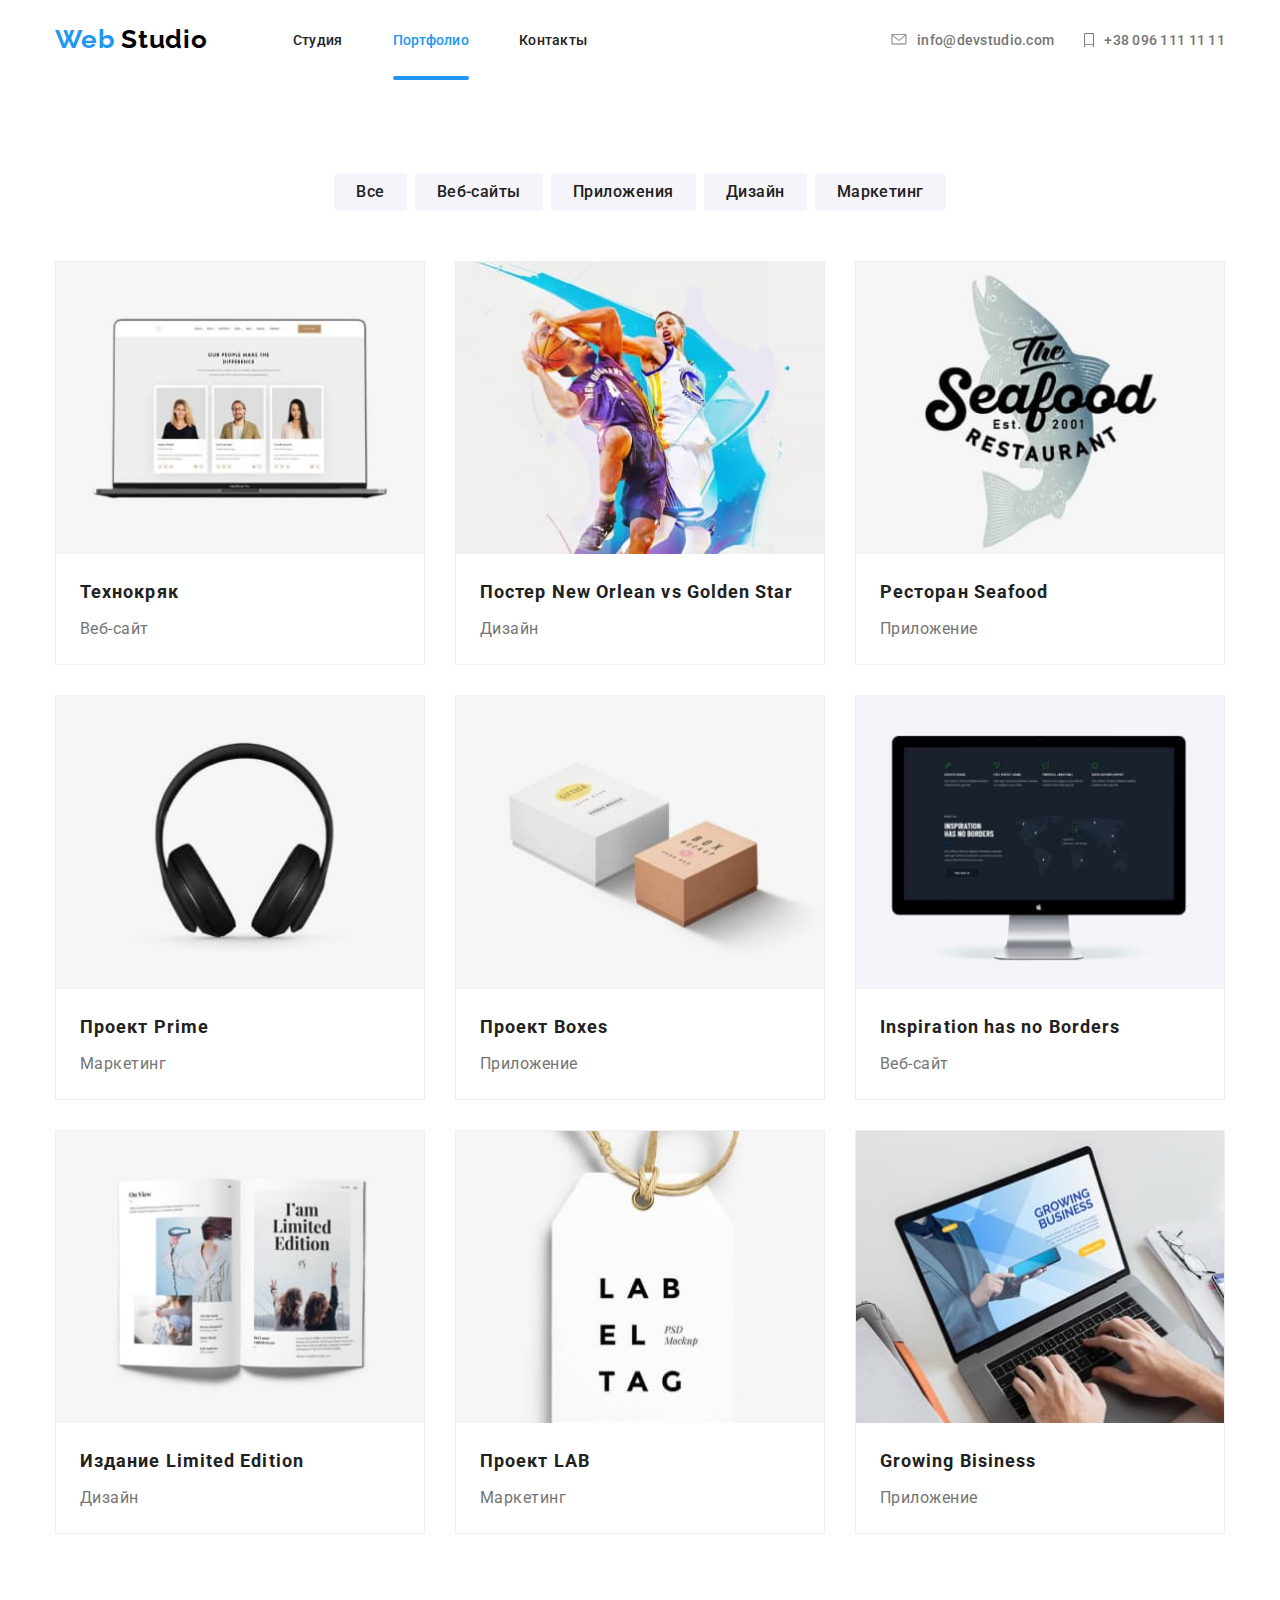
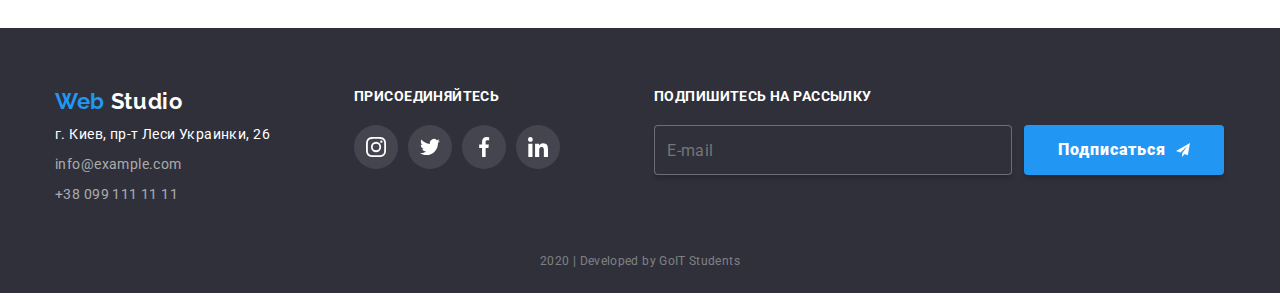
==== portfolio.html @ e76d757f "ва" ====
<!DOCTYPE html>
<html lang="ru">
<head>
    <meta charset="UTF-8">
    <meta name="viewport" content="width=device-width, initial-scale=1.0">
    <link href="https://fonts.googleapis.com/css2?family=Raleway:wght@700&family=Roboto:wght@400;500;700;900&display=swap" rel="stylesheet">
    <link rel="stylesheet" href="https://cdnjs.cloudflare.com/ajax/libs/modern-normalize/0.6.0/modern-normalize.min.css">
    <link rel="stylesheet" href="./css/main.min.css">
    <title>Портфолио</title>
</head>
<body>
    <!--Шапка страницы-->
    <header class="header">
        <div class="container header">
                <nav class="div-nav">
                    <a href="index.html" class="logo">
                        <span class="span-logo">Web</span> Studio
                    </a>
                    <ul class="div-nav-ul">
                        <li class="div-nav-li">
                            <a href="index.html" class="nav-link">Студия</a>
                        </li>   
                        <li class="div-nav-li">
                            <a href="portfolio.html" class="nav-link-active">Портфолио</a>
                        </li>
                        <li class="div-nav-li">
                            <a href="index.html" class="nav-link">Контакты</a>
                        </li>
                    </ul>
                </nav>
            <div class="div-mail">
                <ul class="div-mail-ul">
                    <li class="div-mail-li">
                        <a href="mailto:info@devstudio.com" class="mail-link">
                           <svg class="icon-link" width="16" height="11.20">
                               <use
                                href="./img/sprite.svg#icon-mail"
                                ></use>
                            </svg>
                            info@devstudio.com</a>
                    </li>
                    <li class="div-mail-li">
                        <a href="tel:+380961111111" class="mail-link-tel">
                            <svg class="icon-link-tel" width="10" height="14.94">
                                <use 
                                href="./img/sprite.svg#icon-smartphone"
                                ></use>
                            </svg>  +38 096 111 11 11</a>
                    </li>
                </ul>
            </div>
        </div>
    </header> 
    <!--основная часть-->
    <main>
        <section class="portfolio">
        <h2 class="is-hidden">Портфолио</h2>
        <div class="container portfolio-div">
            <ul class="portfolio-ul-item">
                <li class="portfolio-li">
                    <a href="/" class=><div class="portfolio-item">Все</div></a>
                </li>
                <li class="portfolio-li">
                    <a href="/"><div class="portfolio-item">Веб-сайты</div></a>
                </li>
                <li class="portfolio-li">
                    <a href="/"><div class="portfolio-item">Приложения</div></a>
                </li>
                <li class="portfolio-li">
                    <a href="/"><div class="portfolio-item">Дизайн</div></a>
                </li>
                <li class="portfolio-li">
                    <a href="/"><div class="portfolio-item">Маркетинг</div></a>
                </li>
            </ul>
            <ul class="project-portfolio">
                <li class="project-item">
                    <a href="" class="project-link"> 
                       <div class="project-div">
                            <img src="./img/project1.jpg" alt="страница сайта"  width="368">
                            <div class="project-span"> 
                                Технокряк это современная площадка распространения коронавируса. Компании используют эту площадку для цифрового шпионажа и атак на защищенные сервера конкурентов.
                            </div>
                        </div>
                    <h3 class="project-name">Технокряк</h3>
                    <p class="project-value">Веб-сайт</p>
                    </a>
                </li>
                <li class="project-item">
                    <a href="" class="project-link">
                        <div class="project-div">
                            <img src="./img/project2.jpg" alt="спортсмены" width="368">
                            <div class="project-span"> 
                                Технокряк это современная площадка распространения коронавируса. Компании используют эту площадку для цифрового шпионажа и атак на защищенные сервера конкурентов.
                            </div>
                        </div>
                        <h3 class="project-name">Постер New Orlean vs Golden Star</h3>
                        <p class="project-value">Дизайн</p>
                    </a>
                </li>
                <li class="project-item">
                    <a href="" class="project-link">
                    <div class="project-div">
                        <img src="./img/project3.jpg" alt="название расторана" width="368">
                        <div class="project-span"> 
                            Технокряк это современная площадка распространения коронавируса. Компании используют эту площадку для цифрового шпионажа и атак на защищенные сервера конкурентов.
                        </div>
                    </div>
                    <h3 class="project-name">Ресторан Seafood</h3>
                    <p class="project-value">Приложение</p>
                    </a>
                </li>
                <li class="project-item">
                    <a href="" class="project-link">
                    <div class="project-div">
                        <img src="./img/project4.jpg" alt="картинка чего-то" width="368">
                        <div class="project-span"> 
                            Технокряк это современная площадка распространения коронавируса. Компании используют эту площадку для цифрового шпионажа и атак на защищенные сервера конкурентов.
                        </div>
                    </div>
                    <h3 class="project-name">Проект Prime</h3>
                    <p class="project-value">Маркетинг</p>
                    </a>
                </li>
                <li class="project-item">
                    <a href="" class="project-link">
                    <div class="project-div">
                        <img src="./img/project5.jpg" alt="коробки" width="368">
                        <div class="project-span"> 
                            Технокряк это современная площадка распространения коронавируса. Компании используют эту площадку для цифрового шпионажа и атак на защищенные сервера конкурентов.
                        </div>
                    </div>
                    <h3 class="project-name">Проект Boxes</h3>
                    <p class="project-value">Приложение</p>
                    </a>
                </li>
                <li class="project-item">
                    <a href="" class="project-link">
                    <div class="project-div">
                        <img src="./img/project6.jpg" alt="страница сайта" width="368">
                        <div class="project-span"> 
                            Технокряк это современная площадка распространения коронавируса. Компании используют эту площадку для цифрового шпионажа и атак на защищенные сервера конкурентов.
                        </div>
                    </div>
                    <h3 class="project-name">Inspiration has no Borders</h3>
                    <p class="project-value">Веб-сайт</p>
                    </a>
                </li>
                <li class="project-item">
                    <a href="" class="project-link">
                    <div class="project-div">
                        <img src="./img/project7.jpg" alt="книга" width="368">
                        <div class="project-span"> 
                            Технокряк это современная площадка распространения коронавируса. Компании используют эту площадку для цифрового шпионажа и атак на защищенные сервера конкурентов.
                        </div>
                    </div>
                    <h3 class="project-name">Издание Limited Edition</h3>
                    <p class="project-value">Дизайн</p>
                    </a>
                </li>
                <li class="project-item">
                    <a href="" class="project-link">
                    <div class="project-div">
                        <img src="./img/project8.jpg" alt="название проекта" width="368">
                        <div class="project-span"> 
                            Технокряк это современная площадка распространения коронавируса. Компании используют эту площадку для цифрового шпионажа и атак на защищенные сервера конкурентов.
                        </div>
                    </div>
                    <h3 class="project-name">Проект LAB</h3>
                    <p class="project-value">Маркетинг</p>
                    </a>
                </li>
                <li class="project-item">
                    <a href="" class="project-link">
                    <div class="project-div">
                        <img src="./img/project9.jpg" alt="бизнесмен работает" width="368">
                        <div class="project-span"> 
                            Технокряк это современная площадка распространения коронавируса. Компании используют эту площадку для цифрового шпионажа и атак на защищенные сервера конкурентов.
                        </div>
                    </div>
                    <h3 class="project-name">Growing Bisiness</h3>
                    <p class="project-value">Приложение</p>
                    </a>
                </li>
            </ul>
        </div>
        </section> 
    </main>
    <!--подвал-->
    <footer class="footer">
        <div class="container div-footer">
            <div class="div-address">
                <a href="index.html" class="logo-footer">
                    <span class="logo-footer-part">Web</span> Studio
                </a>
                <div class="box-address">
                    <address class="footer-address">г. Киев, пр-т Леси Украинки, 26
                        <a href="mailto:info@example.com" class="footer-address-contacts">info@example.com</a>
                        <a href="tel:+380991111111" class="footer-address-contacts">+38 099 111 11 11</a>
                    </address>
                </div>
            </div>
            
                <div class="footer-social">
                    <h3 class="footer-social-title">присоединяйтесь</h3>
                    <ul class="footer-ul">
                        <li class="footer-li">
                            <a href="https://www.instagram.com" class="footer-social-link">
                                <svg class="icon-footer-instagram">
                                    <use 
                                        href="./img/sprite.svg#icon-instagram"
                                        ></use>
                                </svg>
                            </a>
                        </li>
                        <li class="footer-li">
                            <a href="https://www.instagram.com" class="footer-social-link">
                                <svg class="icon-footer-instagram">
                                    <use 
                                        href="./img/sprite.svg#icon-twitter"
                                        ></use>
                                </svg>
                            </a>
                        </li>
                        <li class="footer-li">
                            <a href="https://www.instagram.com" class="footer-social-link">
                                <svg class="icon-footer-instagram">
                                    <use 
                                        href="./img/sprite.svg#icon-facebook"
                                        ></use>
                                </svg>
                            </a>
                        </li>
                        <li class="footer-li">
                            <a href="https://www.instagram.com" class="footer-social-link">
                                <svg class="icon-footer-instagram">
                                    <use 
                                        href="./img/sprite.svg#icon-linkedin"
                                        ></use>
                                </svg>
                            </a>
                        </li>
                    </ul> 
                </div>
            
            <div class="footer-email-button">
                <h3 class="footer-email-title">подпишитесь на рассылку</h3>
                <form action="" method="">
                    <div class="email-button">
                        <input type="email" name="mail" id="mail" placeholder="E-mail" class="footer-email">
                        <button class="footer-button">Подписаться
                            <svg class="icon-footer-button">
                                <use 
                                    href="./img/sprite.svg#icon-send"
                                    ></use>
                            </svg>
                        </button>
                    </div>
                </form>
            </div>
        </div>
        <p class="footer-signature">2020 | Developed by GoIT Students</p>
    </footer>
</body> 
</html>
---- css/main.min.css ----
.logo,.logo-footer{display:inline-block;font-family:'Raleway', sans-serif;font-style:normal;font-weight:bold;letter-spacing:0.03em;-webkit-transition:color 250ms cubic-bezier(0.4, 0, 0.2, 1);transition:color 250ms cubic-bezier(0.4, 0, 0.2, 1)}.footer-address,.footer-address-contacts{font-style:normal;font-weight:normal;font-size:14px;line-height:21px;letter-spacing:0.03em}.doing-text,.feature-title,.footer-social-title,.footer-email-title{font-weight:bold;font-size:14px;line-height:16px;letter-spacing:0.03em;text-transform:uppercase}.feature-text{color:#757575;font-weight:normal;font-size:14px;line-height:24px;letter-spacing:0.03em}.team-name,.team-position{font-size:16px;line-height:19px;letter-spacing:0.03em;text-align:center}.doing-title,.our-title,.team-title{font-weight:bold;font-size:36px;line-height:42px;letter-spacing:0.03em;text-align:center;color:#212121}html{-webkit-box-sizing:border-box;box-sizing:border-box}*,*::before,*::after{-webkit-box-sizing:inherit;box-sizing:inherit}body{font-family:'Roboto',  sans-serif;background-color:#fff;margin:0}a{text-decoration:none;margin:0}li{list-style:none;margin:0;padding:0}ul{padding:0;margin:0}img{display:block}p{margin:0}.container{margin-right:auto;margin-left:auto;padding-right:15px;padding-left:15px}@media screen and (min-width: 480px){.container{width:480px}}@media screen and (min-width: 768px){.container{width:768px}}@media screen and (min-width: 1200px){.container{width:1200px}}.logo{font-size:26px;line-height:31px;color:#000;padding-top:24px;padding-bottom:25px;margin-right:85px}.logo:hover,.logo:focus{color:#2196f3}.span-logo{color:#2196f3}.div-nav{display:-webkit-box;display:-ms-flexbox;display:flex;margin-right:auto}.nav-link{display:inline-block;font-weight:500;font-size:14px;line-height:16px;letter-spacing:0.02em;padding-top:32px;padding-bottom:32px;color:#212121;-webkit-transition:color 250ms cubic-bezier(0.4, 0, 0.2, 1);transition:color 250ms cubic-bezier(0.4, 0, 0.2, 1)}.nav-link:hover,.nav-link:focus{color:#2196f3}.div-nav-ul{display:-webkit-box;display:-ms-flexbox;display:flex}.div-nav-li:not(:last-child){margin-right:50px}.nav-link-active{position:relative;display:inline-block;font-weight:500;font-size:14px;line-height:16px;letter-spacing:0.02em;padding-top:32px;padding-bottom:32px;color:#2196f3}.nav-link-active::after{content:"";display:block;width:100%;height:4px;background-color:#2196f3;border-radius:2px;position:absolute;bottom:0}.div-mail{display:-webkit-box;display:-ms-flexbox;display:flex}.div-mail-ul{display:-webkit-box;display:-ms-flexbox;display:flex}.div-mail-li:not(:last-child){margin-right:30px}.mail-link,.mail-link-tel{display:-webkit-inline-box;display:-ms-inline-flexbox;display:inline-flex;-webkit-box-align:center;-ms-flex-align:center;align-items:center;color:#757575;font-weight:500;font-size:14px;line-height:16px;letter-spacing:0.02em;padding-top:32px;padding-bottom:32px;-webkit-transition:color 250ms cubic-bezier(0.4, 0, 0.2, 1);transition:color 250ms cubic-bezier(0.4, 0, 0.2, 1)}.mail-link:hover,.mail-link:focus,.mail-link-tel:hover,.mail-link-tel:focus{color:#2196f3}.mail-link:hover .icon-link,.mail-link:focus .icon-link,.mail-link-tel:hover .icon-link-tel,.mail-link-tel:focus .icon-link-tel{fill:#2196f3}.icon-link,.icon-link-tel{fill:#757575;margin-right:10px;-webkit-transition:fill 250ms cubic-bezier(0.4, 0, 0.2, 1);transition:fill 250ms cubic-bezier(0.4, 0, 0.2, 1)}.doing-s{background-color:#fff;padding-top:94px;padding-bottom:94px}.doing-div{display:block}.doing-title{margin:0;margin-bottom:50px}.doing-ul{display:-webkit-box;display:-ms-flexbox;display:flex}.doing-li:not(:last-child){margin-right:30px}.doing{display:block}.doing-img{position:relative}.doing-background{position:absolute;bottom:0;background:rgba(47,48,58,0.8);border-radius:0px;width:370px;height:70px}.doing-text{text-align:center;color:#fff;padding-top:27px;padding-bottom:27px;margin:0}.feature-s{background-color:#fff;padding-top:60px;padding-bottom:60px}@media screen and (min-width: 768px){.feature-s{padding-top:60px;padding-bottom:60px}}@media screen and (min-width: 1200px){.feature-s{padding-top:94px;padding-bottom:94px}}.is-hidden{display:none;margin:0}.antenna{display:-webkit-box;display:-ms-flexbox;display:flex;-webkit-box-align:center;-ms-flex-align:center;align-items:center;-webkit-box-pack:center;-ms-flex-pack:center;justify-content:center;height:120px;background-color:#F5F4FA;border-radius:4px}.icon-antenna{width:70px;height:70px}.feature-title{padding-top:30px;margin:0;color:#212121}@media screen and (max-width: 767px){.feature-title{text-align:center}}.feature-text{text-align:start;padding-top:10px;padding-bottom:2px;margin:0}@media screen and (min-width: 768px){.feature-ul{display:-webkit-box;display:-ms-flexbox;display:flex;-ms-flex-wrap:wrap;flex-wrap:wrap}}@media screen and (min-width: 1200px){.feature-ul{display:-webkit-box;display:-ms-flexbox;display:flex}}@media screen and (max-width: 767px){.feature-li:not(:last-child){margin-bottom:30px}}@media screen and (min-width: 768px){.feature-li{max-width:354px}.feature-li:nth-child(2n+1){margin-right:30px}}@media screen and (min-width: 1200px){.feature-li{max-width:270px}.feature-li:not(:last-child){margin-right:30px}}.footer{display:-webkit-box;display:-ms-flexbox;display:flex;-webkit-box-orient:vertical;-webkit-box-direction:normal;-ms-flex-direction:column;flex-direction:column;background-color:#2f303a}.div-footer{display:-webkit-box;display:-ms-flexbox;display:flex;padding-top:60px;padding-bottom:28px}.footer-signature{display:-webkit-box;display:-ms-flexbox;display:flex;-webkit-box-pack:center;-ms-flex-pack:center;justify-content:center;text-align:center;font-weight:normal;font-size:12px;line-height:21px;letter-spacing:0.03em;color:rgba(255,255,255,0.4);padding-top:18px;padding-bottom:21px;margin:0}.div-address{margin-right:69px}.box-address{padding-right:15px}.logo-footer{font-size:22px;line-height:26px;color:#fff}.logo-footer:hover,.logo-footer:focus{color:#2196f3}.logo-footer-part{color:#2196f3;margin:0}.footer-address{display:-webkit-box;display:-ms-flexbox;display:flex;-webkit-box-orient:vertical;-webkit-box-direction:normal;-ms-flex-direction:column;flex-direction:column;color:#fff;padding-top:10px;margin:0}.footer-address-contacts{display:inline-block;color:rgba(255,255,255,0.6);padding-top:9px;-webkit-transition:color 250ms cubic-bezier(0.4, 0, 0.2, 1);transition:color 250ms cubic-bezier(0.4, 0, 0.2, 1)}.footer-address-contacts:hover,.footer-address-contacts:focus{color:#2196f3}.footer-social{display:-webkit-box;display:-ms-flexbox;display:flex;-webkit-box-orient:vertical;-webkit-box-direction:normal;-ms-flex-direction:column;flex-direction:column;margin-right:94px}.footer-social-title{color:#fff;margin:0}.footer-ul{display:-webkit-box;display:-ms-flexbox;display:flex;-webkit-box-orient:horizontal;-webkit-box-direction:normal;-ms-flex-direction:row;flex-direction:row;padding-top:21px}.footer-li{display:-webkit-inline-box;display:-ms-inline-flexbox;display:inline-flex}.footer-li:not(:last-child){margin-right:10px}.icon-footer-instagram{width:20px;height:20px;fill:#fff}.footer-social-link{display:-webkit-inline-box;display:-ms-inline-flexbox;display:inline-flex;-webkit-box-align:center;-ms-flex-align:center;align-items:center;-webkit-box-pack:center;-ms-flex-pack:center;justify-content:center;width:44px;height:44px;border-radius:50%;background-color:rgba(255,255,255,0.1);-webkit-transition:background-color 250ms cubic-bezier(0.4, 0, 0.2, 1);transition:background-color 250ms cubic-bezier(0.4, 0, 0.2, 1)}.footer-social-link:hover,.footer-social-link:focus{background-color:#2196f3}.footer-email-title{color:#fff;margin:0;margin-bottom:21px}.email-button{display:-webkit-box;display:-ms-flexbox;display:flex;-webkit-box-orient:horizontal;-webkit-box-direction:normal;-ms-flex-direction:row;flex-direction:row}.footer-email{width:358px;height:50px;color:rgba(255,255,255,0.6);letter-spacing:0.03em;font-weight:normal;font-size:16px;line-height:30px;display:-webkit-box;display:-ms-flexbox;display:flex;-webkit-box-align:center;-ms-flex-align:center;align-items:center;border:1px solid rgba(255,255,255,0.3);-webkit-box-shadow:0px 4px 4px rgba(0,0,0,0.15);box-shadow:0px 4px 4px rgba(0,0,0,0.15);background:#2f303a;border-radius:4px;margin-right:12px;padding-right:12px;padding-left:12px}.footer-button{background-color:#2196f3;color:#fff;width:200px;height:50px;font-weight:900;font-size:16px;line-height:30px;display:-webkit-inline-box;display:-ms-inline-flexbox;display:inline-flex;-webkit-box-orient:horizontal;-webkit-box-direction:normal;-ms-flex-direction:row;flex-direction:row;-webkit-box-pack:center;-ms-flex-pack:center;justify-content:center;-webkit-box-align:center;-ms-flex-align:center;align-items:center;text-align:center;letter-spacing:0.06em;-webkit-box-shadow:0px 4px 4px rgba(0,0,0,0.15);box-shadow:0px 4px 4px rgba(0,0,0,0.15);border-radius:4px;border:none;-webkit-transition:background-color 250ms cubic-bezier(0.4, 0, 0.2, 1);transition:background-color 250ms cubic-bezier(0.4, 0, 0.2, 1)}.icon-footer-button{width:24px;height:24px;padding-left:10px}.header{display:-webkit-box;display:-ms-flexbox;display:flex;background-color:#fff}.main-container{max-width:1600px;height:600px;margin-left:auto;margin-right:auto;background-color:rgba(47,48,58,0.8);background-image:-webkit-gradient(linear, left top, right top, from(rgba(47,48,58,0.8)), to(rgba(47,48,58,0.8))),url("../img/Header.jpg");background-image:linear-gradient(to right, rgba(47,48,58,0.8), rgba(47,48,58,0.8)),url("../img/Header.jpg");background-repeat:no-repeat;background-position:center;background-size:cover}.main-div{padding-top:200px;padding-bottom:200px}.main-title{font-weight:900;font-size:44px;line-height:60px;letter-spacing:0.06em;text-transform:uppercase;text-align:center;color:#fff;padding-bottom:30px;margin:0}.button{display:-webkit-box;display:-ms-flexbox;display:flex;font-family:'Roboto',  sans-serif;font-style:normal;font-weight:bold;font-size:16px;line-height:30px;letter-spacing:0.06em;color:#fff;width:200px;height:50px;-webkit-box-align:center;-ms-flex-align:center;align-items:center;-webkit-box-pack:center;-ms-flex-pack:center;justify-content:center;background-color:#2196f3;-webkit-box-shadow:0px 4px 4px rgba(0,0,0,0.15);box-shadow:0px 4px 4px rgba(0,0,0,0.15);border:none;border-radius:4px;margin:auto;-webkit-transition-property:background-color;transition-property:background-color;-webkit-transition-duration:250ms;transition-duration:250ms;-webkit-transition-timing-function:cubic-bezier(0.4, 0, 0.2, 1);transition-timing-function:cubic-bezier(0.4, 0, 0.2, 1)}.button:hover,.button:focus{background-color:#188ce8}.backdrop{position:fixed;top:0;left:0;width:100%;height:100%;background-color:rgba(0,0,0,0.2)}.backdrop .is-hidden{opacity:1;pointer-events:none}.popup{position:absolute;top:50%;left:50%;-webkit-transform:translate(-50%, -50%);transform:translate(-50%, -50%);background-color:#fff}.popup-close{width:11px;height:11px;fill:#000}.popup-button{position:absolute;top:8px;right:8px;-webkit-box-align:center;-ms-flex-align:center;align-items:center;-webkit-box-pack:center;-ms-flex-pack:center;justify-content:center;background-color:#fff;width:30px;height:30px;border-radius:50%;border:1px solid rgba(0,0,0,0.1)}.popup-button:hover .popup-close,.popup-button:focus .popup-close{fill:#2196f3}.popup-text{font-weight:bold;font-size:20px;line-height:23px;text-align:center;letter-spacing:0.03em;color:#212121;padding-top:40px;margin:0;margin-bottom:30px}.form-popup{width:448px;margin-left:40px;margin-right:40px}.div-popup{position:relative;margin-bottom:28px;display:-webkit-box;display:-ms-flexbox;display:flex;-webkit-box-orient:vertical;-webkit-box-direction:normal;-ms-flex-direction:column;flex-direction:column}.div-comment{position:relative;margin-bottom:20px;display:-webkit-box;display:-ms-flexbox;display:flex;-webkit-box-orient:vertical;-webkit-box-direction:normal;-ms-flex-direction:column;flex-direction:column}.div-checkbox{position:relative;margin-bottom:30px;display:-webkit-box;display:-ms-flexbox;display:flex;-webkit-box-orient:vertical;-webkit-box-direction:normal;-ms-flex-direction:column;flex-direction:column}.form-input{width:100%;height:40px;margin:0;font:inherit;border:1px solid rgba(33,33,33,0.2);border-radius:4px;padding-left:42px}.form-svg{position:absolute;top:14px;left:19px;width:12px;height:12px;fill:#212121;-webkit-transition:fill 250ms cubic-bezier(0.4, 0, 0.2, 1);transition:fill 250ms cubic-bezier(0.4, 0, 0.2, 1)}.form-label{position:absolute;top:12px;left:42px;font-weight:normal;font-size:14px;line-height:16px;letter-spacing:0.01em;color:#757575;-webkit-transition:color 250ms cubic-bezier(0.4, 0, 0.2, 1),-webkit-transform 250ms cubic-bezier(0.4, 0, 0.2, 1);transition:color 250ms cubic-bezier(0.4, 0, 0.2, 1),-webkit-transform 250ms cubic-bezier(0.4, 0, 0.2, 1);transition:transform 250ms cubic-bezier(0.4, 0, 0.2, 1),color 250ms cubic-bezier(0.4, 0, 0.2, 1);transition:transform 250ms cubic-bezier(0.4, 0, 0.2, 1),color 250ms cubic-bezier(0.4, 0, 0.2, 1),-webkit-transform 250ms cubic-bezier(0.4, 0, 0.2, 1)}.form-input:focus+.form-label,.form-input:not(:placeholder-shown)+.form-label{color:#2196f3;-webkit-transform:translateY(-32px) translateX(-26px);transform:translateY(-32px) translateX(-26px)}.form-input:placeholder-shown{background-color:#fff}.form-input:focus ~ .form-svg{fill:#2196f3}.form-comment{width:100%;height:120px;font:inherit;border:1px solid rgba(33,33,33,0.2);border-radius:4px;padding:12px 16px}.comment-label{position:absolute;top:12px;left:16px;font-weight:normal;font-size:14px;line-height:16px;letter-spacing:0.01em;color:#757575;-webkit-transition:color 250ms cubic-bezier(0.4, 0, 0.2, 1),-webkit-transform 250ms cubic-bezier(0.4, 0, 0.2, 1);transition:color 250ms cubic-bezier(0.4, 0, 0.2, 1),-webkit-transform 250ms cubic-bezier(0.4, 0, 0.2, 1);transition:transform 250ms cubic-bezier(0.4, 0, 0.2, 1),color 250ms cubic-bezier(0.4, 0, 0.2, 1);transition:transform 250ms cubic-bezier(0.4, 0, 0.2, 1),color 250ms cubic-bezier(0.4, 0, 0.2, 1),-webkit-transform 250ms cubic-bezier(0.4, 0, 0.2, 1)}.form-comment:focus+.comment-label,.form-comment:not(:placeholder-shown)+.comment-label{color:#2196f3;-webkit-transform:translateY(-32px) translateX(-26px);transform:translateY(-32px) translateX(-26px)}.checkbox-label{display:-webkit-box;display:-ms-flexbox;display:flex;-webkit-box-align:center;-ms-flex-align:center;align-items:center;font-weight:normal;font-size:14px;line-height:24px;letter-spacing:0.03em;color:#757575}.checkbox{position:absolute;width:1px;height:1px;margin:-1px;border:0;padding:0;clip:rect(0 0 0 0);overflow:hidden}.form-policy-link{display:-webkit-inline-box;display:-ms-inline-flexbox;display:inline-flex;text-decoration:underline;color:#2196f3;font-weight:normal;font-size:14px;line-height:24px;letter-spacing:0.03em;padding-left:4px}.form-span{display:inline-block;width:16px;height:15px;margin:0;background-color:#fff;margin-right:8px;border-radius:2px;border:2px solid #212121;-webkit-transition:background-color 250ms cubic-bezier(0.4, 0, 0.2, 1);transition:background-color 250ms cubic-bezier(0.4, 0, 0.2, 1)}.checkbox:checked+.form-span{border-color:#2196f3;background-color:#2196f3;background-image:url("../img/check.svg");background-repeat:no-repeat;background-size:contain;background-origin:border-box}.submit{display:-webkit-box;display:-ms-flexbox;display:flex;-webkit-box-align:center;-ms-flex-align:center;align-items:center;-webkit-box-pack:center;-ms-flex-pack:center;justify-content:center;text-align:center;font-weight:bold;font-size:16px;line-height:30px;letter-spacing:0.06em;color:#fff;background-color:#2196f3;border:none;border-radius:4px;width:200px;height:50px;margin-right:auto;margin-left:auto;margin-bottom:40px;-webkit-transition:background-color 250ms cubic-bezier(0.4, 0, 0.2, 1);transition:background-color 250ms cubic-bezier(0.4, 0, 0.2, 1)}.submit:hover,.submit:focus{background-color:#188ce8}.our-clients{display:block}.our-title{margin:0;margin-bottom:50px}.our-ul{display:-webkit-box;display:-ms-flexbox;display:flex;-ms-flex-wrap:wrap;flex-wrap:wrap}.our-li{margin-right:30px}@media screen and (max-width: 767px){.our-li:nth-child(2n+2){margin-right:0}.our-li:nth-child(-n+4){margin-bottom:30px}}@media screen and (min-width: 768px){.our-li:nth-child(3n){margin-right:0}.our-li:nth-child(-n+3){margin-bottom:30px}}@media screen and (min-width: 1200px){.our-li:not(:last-child){margin-right:30px}}.our-div-logo{display:-webkit-box;display:-ms-flexbox;display:flex;-webkit-box-align:center;-ms-flex-align:center;align-items:center;-webkit-box-pack:center;-ms-flex-pack:center;justify-content:center;border:1px solid #afb1b8;border-radius:4px;height:90px;-webkit-transition:border 250ms cubic-bezier(0.4, 0, 0.2, 1);transition:border 250ms cubic-bezier(0.4, 0, 0.2, 1);width:210px}@media screen and (min-width: 768px){.our-div-logo{width:226px}}@media screen and (min-width: 1200px){.our-div-logo{width:170px}}.logo1{width:44.27px;height:49.23px;margin-left:auto;margin-right:auto}.logo2{width:40px;height:52px}.logo3{width:41px;height:42.6px}.logo4{width:79.66px;height:42.02px}.logo5{width:59px;height:47px}.logo6{width:88.48px;height:45.44px}.logo-style{fill:#afb1b8;-webkit-transition:fill 250ms cubic-bezier(0.4, 0, 0.2, 1);transition:fill 250ms cubic-bezier(0.4, 0, 0.2, 1)}.our-link:hover .logo-style,.our-link:focus .logo-style{fill:#2196f3}.our-link:hover .our-div-logo,.our-link:focus .our-div-logo{border:1px solid #2196f3}.our-team{background-color:#F5F4FA;padding-top:94px;padding-bottom:94px}.team{display:block;background:#F5F4FA}.team-title{margin:0;margin-bottom:50px}.team-ul{display:-webkit-box;display:-ms-flexbox;display:flex}.team-li:not(:last-child){margin-right:30px}.team-li{background-color:#fff;-webkit-box-shadow:0px 2px 1px rgba(0,0,0,0.2),0px 1px 1px rgba(0,0,0,0.14),0px 1px 3px rgba(0,0,0,0.12);box-shadow:0px 2px 1px rgba(0,0,0,0.2),0px 1px 1px rgba(0,0,0,0.14),0px 1px 3px rgba(0,0,0,0.12)}.team-name{font-weight:500;color:#212121;margin:0;padding-top:30px}.team-position{font-weight:normal;color:#757575;margin:0;padding-top:10px}.team-social{display:-webkit-box;display:-ms-flexbox;display:flex;padding-top:16px;padding-right:32px;padding-left:32px;padding-bottom:24px}.team-social-network{display:-webkit-inline-box;display:-ms-inline-flexbox;display:inline-flex}.team-social-network:not(:last-child){margin-right:10px}.team-link{display:-webkit-inline-box;display:-ms-inline-flexbox;display:inline-flex;-webkit-box-align:center;-ms-flex-align:center;align-items:center;-webkit-box-pack:center;-ms-flex-pack:center;justify-content:center;height:44px;width:44px;background-color:#fff;border-radius:50%;-webkit-transition:background-color 250ms cubic-bezier(0.4, 0, 0.2, 1);transition:background-color 250ms cubic-bezier(0.4, 0, 0.2, 1)}.team-link:hover,.team-link:focus{background-color:#2196f3}.icon-instagram{width:20px;height:20px;fill:#afb1b8;-webkit-transition:fill 250ms cubic-bezier(0.4, 0, 0.2, 1);transition:fill 250ms cubic-bezier(0.4, 0, 0.2, 1)}.team-link:hover .icon-instagram,.team-link:focus .icon-instagram{fill:#fff}.portfolio{background-color:#fff;padding-top:93px;padding-bottom:94px}.portfolio-div{display:block}.portfolio-ul-item{display:-webkit-box;display:-ms-flexbox;display:flex;-webkit-box-orient:horizontal;-webkit-box-direction:normal;-ms-flex-direction:row;flex-direction:row;-webkit-box-pack:center;-ms-flex-pack:center;justify-content:center;margin-bottom:50px}.portfolio-item{background-color:#F5F4FA;border-radius:4px;color:#212121;font-weight:500;font-size:16px;line-height:26px;letter-spacing:0.03em;-webkit-box-align:center;-ms-flex-align:center;align-items:center;padding-top:6px;padding-right:22px;padding-bottom:6px;padding-left:22px;-webkit-transition:color 250ms cubic-bezier(0.4, 0, 0.2, 1),background-color 250ms cubic-bezier(0.4, 0, 0.2, 1);transition:color 250ms cubic-bezier(0.4, 0, 0.2, 1),background-color 250ms cubic-bezier(0.4, 0, 0.2, 1)}.portfolio-item:hover,.portfolio-item:focus{background-color:#2196f3;color:#fff}.portfolio-li:not(:last-child){margin-right:8px}.project-portfolio{display:-webkit-box;display:-ms-flexbox;display:flex;-ms-flex-wrap:wrap;flex-wrap:wrap}.project-item{margin-right:30px;margin-bottom:30px;background:#fff;border:1px solid #EEEEEE;-webkit-box-shadow:none;box-shadow:none;-webkit-transition:-webkit-box-shadow 250ms cubic-bezier(0.4, 0, 0.2, 1);transition:-webkit-box-shadow 250ms cubic-bezier(0.4, 0, 0.2, 1);transition:box-shadow 250ms cubic-bezier(0.4, 0, 0.2, 1);transition:box-shadow 250ms cubic-bezier(0.4, 0, 0.2, 1), -webkit-box-shadow 250ms cubic-bezier(0.4, 0, 0.2, 1)}.project-item:hover,.project-item:focus{-webkit-box-shadow:1px 4px 6px rgba(0,0,0,0.16),0px 4px 4px rgba(0,0,0,0.06),0px 1px 1px rgba(0,0,0,0.12);box-shadow:1px 4px 6px rgba(0,0,0,0.16),0px 4px 4px rgba(0,0,0,0.06),0px 1px 1px rgba(0,0,0,0.12)}.project-item:nth-child(3n){margin-right:0}.project-item:nth-last-child(-n+3){margin-bottom:0}.project-name{color:#212121;font-weight:bold;font-size:18px;line-height:36px;letter-spacing:0.06em;padding-top:20px;padding-left:24px;padding-right:24px}.project-value{color:#757575;font-weight:normal;font-size:16px;line-height:30px;letter-spacing:0.03em;padding-top:4px;padding-right:24px;padding-left:24px;padding-bottom:20px}.project-name,.project-value{margin:0}.project-div{position:relative;overflow:hidden}.project-span{position:absolute;display:-webkit-box;display:-ms-flexbox;display:flex;-webkit-box-align:center;-ms-flex-align:center;align-items:center;background-color:rgba(33,150,243,0.9);opacity:0;bottom:0;top:0;width:100%;height:100%;font-weight:normal;font-size:18px;line-height:28px;letter-spacing:0.03em;color:#fff;padding-left:24px;padding-right:24px;-webkit-transform:translateY(100%);transform:translateY(100%);-webkit-transition:opacity 250ms cubic-bezier(0.4, 0, 0.2, 1),-webkit-transform 250ms cubic-bezier(0.4, 0, 0.2, 1);transition:opacity 250ms cubic-bezier(0.4, 0, 0.2, 1),-webkit-transform 250ms cubic-bezier(0.4, 0, 0.2, 1);transition:transform 250ms cubic-bezier(0.4, 0, 0.2, 1),opacity 250ms cubic-bezier(0.4, 0, 0.2, 1);transition:transform 250ms cubic-bezier(0.4, 0, 0.2, 1),opacity 250ms cubic-bezier(0.4, 0, 0.2, 1),-webkit-transform 250ms cubic-bezier(0.4, 0, 0.2, 1)}.project-link:hover .project-span,.project-link:focus .project-span{opacity:1;-webkit-transform:translateY(0);transform:translateY(0)}
/*# sourceMappingURL=main.min.css.map */
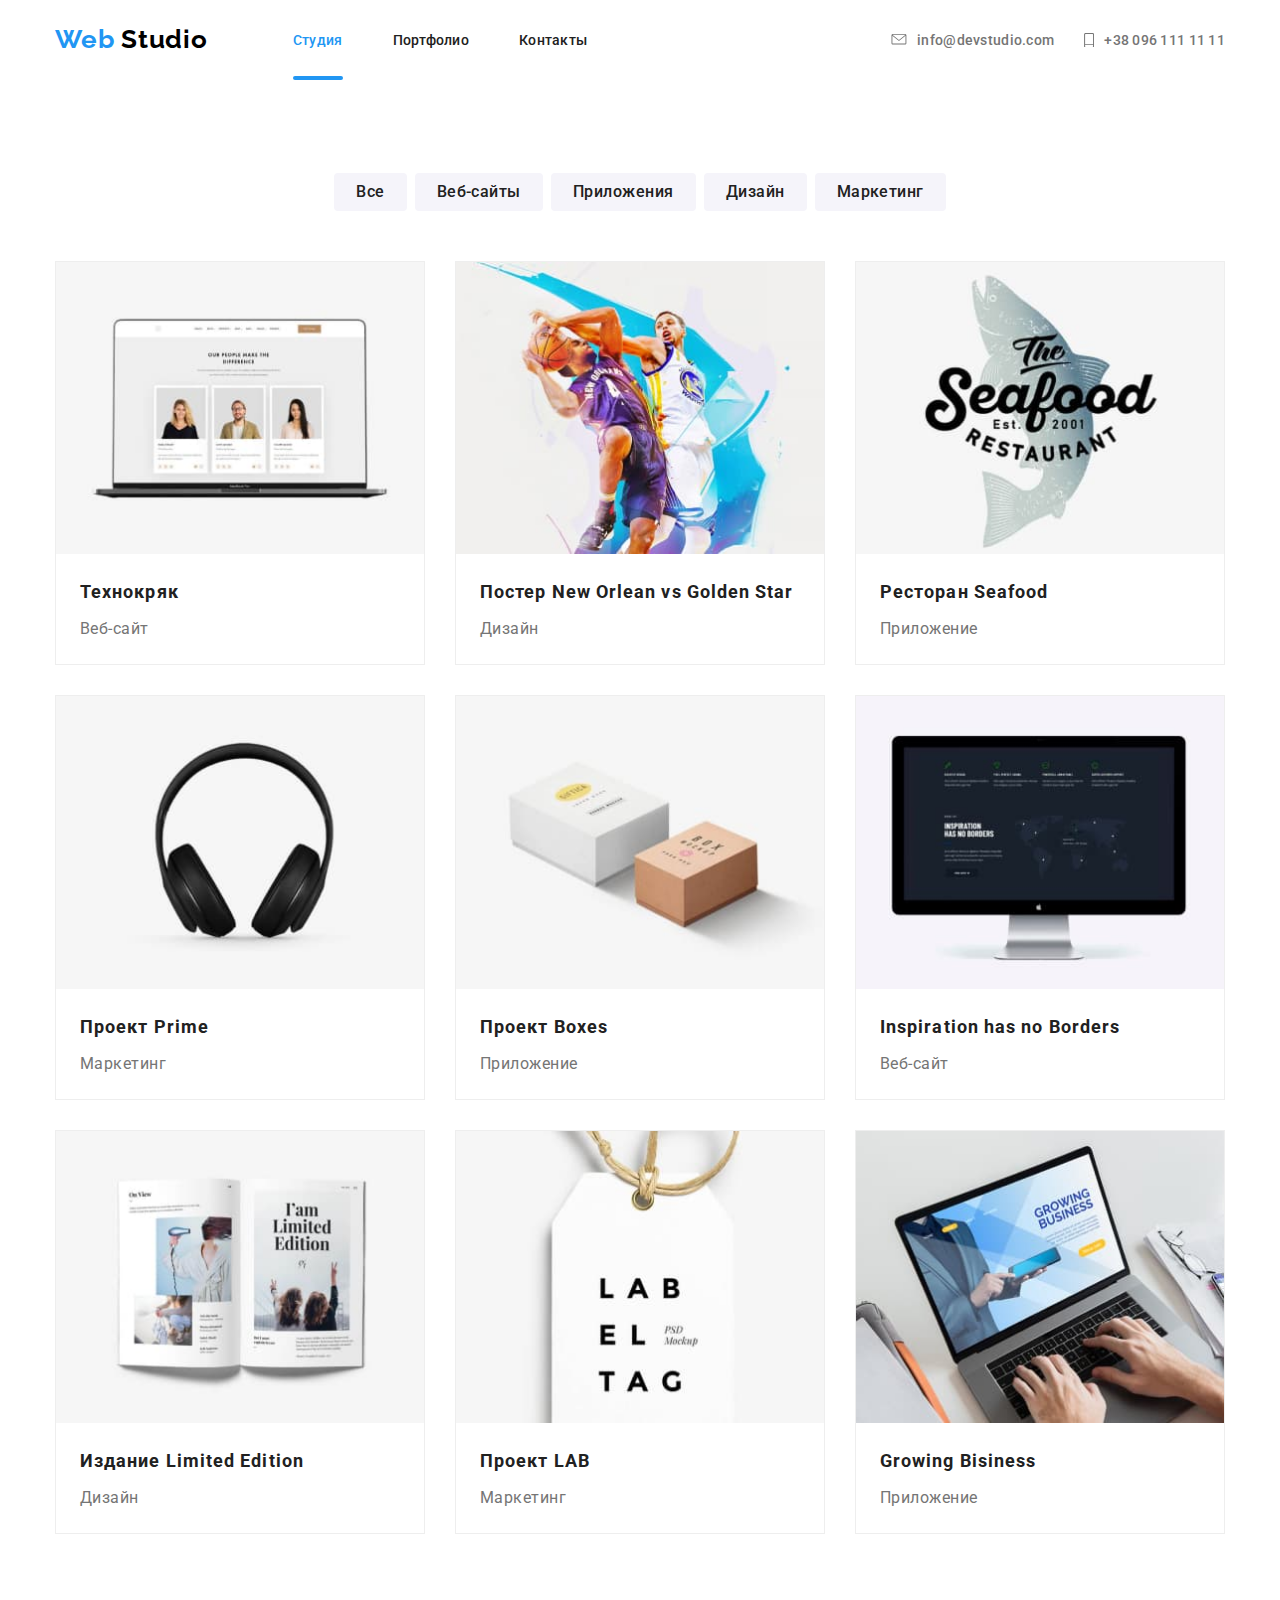
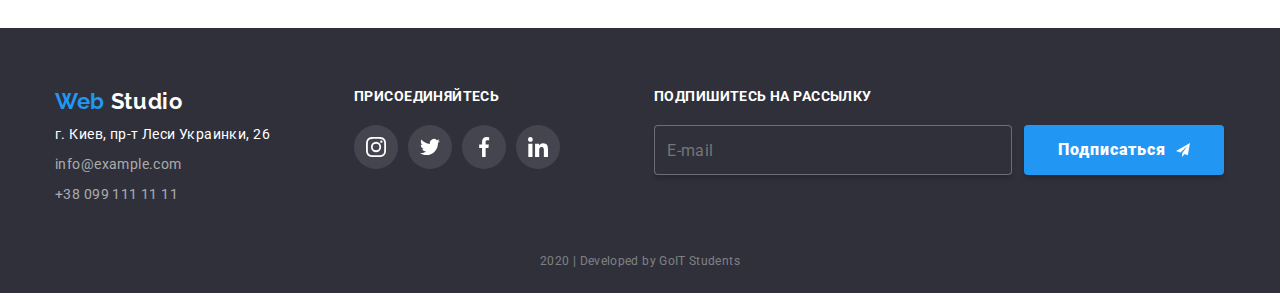
==== commit 22b3a129: "Переставил хедер на Портфолио" ====
--- a/portfolio.html
+++ b/portfolio.html
@@ -11,44 +11,65 @@
 <body>
     <!--Шапка страницы-->
     <header class="header">
-        <div class="container header">
-                <nav class="div-nav">
+        <div class="container">
+                <nav class="nav">
                     <a href="index.html" class="logo">
                         <span class="span-logo">Web</span> Studio
                     </a>
-                    <ul class="div-nav-ul">
-                        <li class="div-nav-li">
-                            <a href="index.html" class="nav-link">Студия</a>
-                        </li>   
-                        <li class="div-nav-li">
-                            <a href="portfolio.html" class="nav-link-active">Портфолио</a>
-                        </li>
-                        <li class="div-nav-li">
-                            <a href="index.html" class="nav-link">Контакты</a>
-                        </li>
-                    </ul>
+                    <button 
+                    type="button" 
+                    class="menu-button" 
+                    aria-expanded="false"
+                    aria-controls="menu-container"
+                    data-menu-button
+                    >
+                        <svg width="24"
+                         height="24"
+                          aria-label="Переключатель мобильного меню"
+                          class="mobile-menu"
+                          >
+                            <use class="icon-menu" href="../img/sprite2.svg#icon-menu"></use>
+                            <use class="icon-crose" href="../img/sprite2.svg#icon-crose"></use>       
+                        </svg>
+                    </button>
+                    <div class="menu-container" id="menu-container" data-menu>
+                        <div class="div-nav">
+                            <ul class="div-nav-ul">
+                                <li class="div-nav-li">
+                                    <a href="index.html" class="nav-link-active">Студия</a>
+                                </li>   
+                                <li class="div-nav-li">
+                                    <a href="portfolio.html" class="nav-link">Портфолио</a>
+                                </li>
+                                <li class="div-nav-li">
+                                    <a href="/" class="nav-link">Контакты</a>
+                                </li>
+                            </ul>
+                        </div>
+                        <div class="div-mail">
+                            <ul class="div-mail-ul">
+                                <li class="div-mail-li">
+                                    <a href="mailto:info@devstudio.com" class="mail-link">
+                                    <svg class="icon-link">
+                                        <use
+                                            href="./img/sprite.svg#icon-mail"
+                                            ></use>
+                                        </svg>
+                                        info@devstudio.com</a>
+                                </li>
+                                <li class="div-mail-li">
+                                    <a href="tel:+380961111111" class="mail-link-tel">
+                                        <svg class="icon-link-tel">
+                                            <use 
+                                            href="./img/sprite.svg#icon-smartphone"
+                                            ></use>
+                                        </svg>  +38 096 111 11 11</a>
+                                </li>
+                            </ul>
+                        </div> 
+                    </div>
+                    
                 </nav>
-            <div class="div-mail">
-                <ul class="div-mail-ul">
-                    <li class="div-mail-li">
-                        <a href="mailto:info@devstudio.com" class="mail-link">
-                           <svg class="icon-link" width="16" height="11.20">
-                               <use
-                                href="./img/sprite.svg#icon-mail"
-                                ></use>
-                            </svg>
-                            info@devstudio.com</a>
-                    </li>
-                    <li class="div-mail-li">
-                        <a href="tel:+380961111111" class="mail-link-tel">
-                            <svg class="icon-link-tel" width="10" height="14.94">
-                                <use 
-                                href="./img/sprite.svg#icon-smartphone"
-                                ></use>
-                            </svg>  +38 096 111 11 11</a>
-                    </li>
-                </ul>
-            </div>
         </div>
     </header> 
     <!--основная часть-->
--- a/css/main.min.css
+++ b/css/main.min.css
@@ -1,2 +1,2 @@
-.logo,.logo-footer{display:inline-block;font-family:'Raleway', sans-serif;font-style:normal;font-weight:bold;letter-spacing:0.03em;-webkit-transition:color 250ms cubic-bezier(0.4, 0, 0.2, 1);transition:color 250ms cubic-bezier(0.4, 0, 0.2, 1)}.footer-address,.footer-address-contacts{font-style:normal;font-weight:normal;font-size:14px;line-height:21px;letter-spacing:0.03em}.doing-text,.feature-title,.footer-social-title,.footer-email-title{font-weight:bold;font-size:14px;line-height:16px;letter-spacing:0.03em;text-transform:uppercase}.feature-text{color:#757575;font-weight:normal;font-size:14px;line-height:24px;letter-spacing:0.03em}.team-name,.team-position{font-size:16px;line-height:19px;letter-spacing:0.03em;text-align:center}.doing-title,.our-title,.team-title{font-weight:bold;font-size:36px;line-height:42px;letter-spacing:0.03em;text-align:center;color:#212121}html{-webkit-box-sizing:border-box;box-sizing:border-box}*,*::before,*::after{-webkit-box-sizing:inherit;box-sizing:inherit}body{font-family:'Roboto',  sans-serif;background-color:#fff;margin:0}a{text-decoration:none;margin:0}li{list-style:none;margin:0;padding:0}ul{padding:0;margin:0}img{display:block}p{margin:0}.container{margin-right:auto;margin-left:auto;padding-right:15px;padding-left:15px}@media screen and (min-width: 480px){.container{width:480px}}@media screen and (min-width: 768px){.container{width:768px}}@media screen and (min-width: 1200px){.container{width:1200px}}.logo{font-size:26px;line-height:31px;color:#000;padding-top:24px;padding-bottom:25px;margin-right:85px}.logo:hover,.logo:focus{color:#2196f3}.span-logo{color:#2196f3}.div-nav{display:-webkit-box;display:-ms-flexbox;display:flex;margin-right:auto}.nav-link{display:inline-block;font-weight:500;font-size:14px;line-height:16px;letter-spacing:0.02em;padding-top:32px;padding-bottom:32px;color:#212121;-webkit-transition:color 250ms cubic-bezier(0.4, 0, 0.2, 1);transition:color 250ms cubic-bezier(0.4, 0, 0.2, 1)}.nav-link:hover,.nav-link:focus{color:#2196f3}.div-nav-ul{display:-webkit-box;display:-ms-flexbox;display:flex}.div-nav-li:not(:last-child){margin-right:50px}.nav-link-active{position:relative;display:inline-block;font-weight:500;font-size:14px;line-height:16px;letter-spacing:0.02em;padding-top:32px;padding-bottom:32px;color:#2196f3}.nav-link-active::after{content:"";display:block;width:100%;height:4px;background-color:#2196f3;border-radius:2px;position:absolute;bottom:0}.div-mail{display:-webkit-box;display:-ms-flexbox;display:flex}.div-mail-ul{display:-webkit-box;display:-ms-flexbox;display:flex}.div-mail-li:not(:last-child){margin-right:30px}.mail-link,.mail-link-tel{display:-webkit-inline-box;display:-ms-inline-flexbox;display:inline-flex;-webkit-box-align:center;-ms-flex-align:center;align-items:center;color:#757575;font-weight:500;font-size:14px;line-height:16px;letter-spacing:0.02em;padding-top:32px;padding-bottom:32px;-webkit-transition:color 250ms cubic-bezier(0.4, 0, 0.2, 1);transition:color 250ms cubic-bezier(0.4, 0, 0.2, 1)}.mail-link:hover,.mail-link:focus,.mail-link-tel:hover,.mail-link-tel:focus{color:#2196f3}.mail-link:hover .icon-link,.mail-link:focus .icon-link,.mail-link-tel:hover .icon-link-tel,.mail-link-tel:focus .icon-link-tel{fill:#2196f3}.icon-link,.icon-link-tel{fill:#757575;margin-right:10px;-webkit-transition:fill 250ms cubic-bezier(0.4, 0, 0.2, 1);transition:fill 250ms cubic-bezier(0.4, 0, 0.2, 1)}.doing-s{background-color:#fff;padding-top:94px;padding-bottom:94px}.doing-div{display:block}.doing-title{margin:0;margin-bottom:50px}.doing-ul{display:-webkit-box;display:-ms-flexbox;display:flex}.doing-li:not(:last-child){margin-right:30px}.doing{display:block}.doing-img{position:relative}.doing-background{position:absolute;bottom:0;background:rgba(47,48,58,0.8);border-radius:0px;width:370px;height:70px}.doing-text{text-align:center;color:#fff;padding-top:27px;padding-bottom:27px;margin:0}.feature-s{background-color:#fff;padding-top:60px;padding-bottom:60px}@media screen and (min-width: 768px){.feature-s{padding-top:60px;padding-bottom:60px}}@media screen and (min-width: 1200px){.feature-s{padding-top:94px;padding-bottom:94px}}.is-hidden{display:none;margin:0}.antenna{display:-webkit-box;display:-ms-flexbox;display:flex;-webkit-box-align:center;-ms-flex-align:center;align-items:center;-webkit-box-pack:center;-ms-flex-pack:center;justify-content:center;height:120px;background-color:#F5F4FA;border-radius:4px}.icon-antenna{width:70px;height:70px}.feature-title{padding-top:30px;margin:0;color:#212121}@media screen and (max-width: 767px){.feature-title{text-align:center}}.feature-text{text-align:start;padding-top:10px;padding-bottom:2px;margin:0}@media screen and (min-width: 768px){.feature-ul{display:-webkit-box;display:-ms-flexbox;display:flex;-ms-flex-wrap:wrap;flex-wrap:wrap}}@media screen and (min-width: 1200px){.feature-ul{display:-webkit-box;display:-ms-flexbox;display:flex}}@media screen and (max-width: 767px){.feature-li:not(:last-child){margin-bottom:30px}}@media screen and (min-width: 768px){.feature-li{max-width:354px}.feature-li:nth-child(2n+1){margin-right:30px}}@media screen and (min-width: 1200px){.feature-li{max-width:270px}.feature-li:not(:last-child){margin-right:30px}}.footer{display:-webkit-box;display:-ms-flexbox;display:flex;-webkit-box-orient:vertical;-webkit-box-direction:normal;-ms-flex-direction:column;flex-direction:column;background-color:#2f303a}.div-footer{display:-webkit-box;display:-ms-flexbox;display:flex;padding-top:60px;padding-bottom:28px}.footer-signature{display:-webkit-box;display:-ms-flexbox;display:flex;-webkit-box-pack:center;-ms-flex-pack:center;justify-content:center;text-align:center;font-weight:normal;font-size:12px;line-height:21px;letter-spacing:0.03em;color:rgba(255,255,255,0.4);padding-top:18px;padding-bottom:21px;margin:0}.div-address{margin-right:69px}.box-address{padding-right:15px}.logo-footer{font-size:22px;line-height:26px;color:#fff}.logo-footer:hover,.logo-footer:focus{color:#2196f3}.logo-footer-part{color:#2196f3;margin:0}.footer-address{display:-webkit-box;display:-ms-flexbox;display:flex;-webkit-box-orient:vertical;-webkit-box-direction:normal;-ms-flex-direction:column;flex-direction:column;color:#fff;padding-top:10px;margin:0}.footer-address-contacts{display:inline-block;color:rgba(255,255,255,0.6);padding-top:9px;-webkit-transition:color 250ms cubic-bezier(0.4, 0, 0.2, 1);transition:color 250ms cubic-bezier(0.4, 0, 0.2, 1)}.footer-address-contacts:hover,.footer-address-contacts:focus{color:#2196f3}.footer-social{display:-webkit-box;display:-ms-flexbox;display:flex;-webkit-box-orient:vertical;-webkit-box-direction:normal;-ms-flex-direction:column;flex-direction:column;margin-right:94px}.footer-social-title{color:#fff;margin:0}.footer-ul{display:-webkit-box;display:-ms-flexbox;display:flex;-webkit-box-orient:horizontal;-webkit-box-direction:normal;-ms-flex-direction:row;flex-direction:row;padding-top:21px}.footer-li{display:-webkit-inline-box;display:-ms-inline-flexbox;display:inline-flex}.footer-li:not(:last-child){margin-right:10px}.icon-footer-instagram{width:20px;height:20px;fill:#fff}.footer-social-link{display:-webkit-inline-box;display:-ms-inline-flexbox;display:inline-flex;-webkit-box-align:center;-ms-flex-align:center;align-items:center;-webkit-box-pack:center;-ms-flex-pack:center;justify-content:center;width:44px;height:44px;border-radius:50%;background-color:rgba(255,255,255,0.1);-webkit-transition:background-color 250ms cubic-bezier(0.4, 0, 0.2, 1);transition:background-color 250ms cubic-bezier(0.4, 0, 0.2, 1)}.footer-social-link:hover,.footer-social-link:focus{background-color:#2196f3}.footer-email-title{color:#fff;margin:0;margin-bottom:21px}.email-button{display:-webkit-box;display:-ms-flexbox;display:flex;-webkit-box-orient:horizontal;-webkit-box-direction:normal;-ms-flex-direction:row;flex-direction:row}.footer-email{width:358px;height:50px;color:rgba(255,255,255,0.6);letter-spacing:0.03em;font-weight:normal;font-size:16px;line-height:30px;display:-webkit-box;display:-ms-flexbox;display:flex;-webkit-box-align:center;-ms-flex-align:center;align-items:center;border:1px solid rgba(255,255,255,0.3);-webkit-box-shadow:0px 4px 4px rgba(0,0,0,0.15);box-shadow:0px 4px 4px rgba(0,0,0,0.15);background:#2f303a;border-radius:4px;margin-right:12px;padding-right:12px;padding-left:12px}.footer-button{background-color:#2196f3;color:#fff;width:200px;height:50px;font-weight:900;font-size:16px;line-height:30px;display:-webkit-inline-box;display:-ms-inline-flexbox;display:inline-flex;-webkit-box-orient:horizontal;-webkit-box-direction:normal;-ms-flex-direction:row;flex-direction:row;-webkit-box-pack:center;-ms-flex-pack:center;justify-content:center;-webkit-box-align:center;-ms-flex-align:center;align-items:center;text-align:center;letter-spacing:0.06em;-webkit-box-shadow:0px 4px 4px rgba(0,0,0,0.15);box-shadow:0px 4px 4px rgba(0,0,0,0.15);border-radius:4px;border:none;-webkit-transition:background-color 250ms cubic-bezier(0.4, 0, 0.2, 1);transition:background-color 250ms cubic-bezier(0.4, 0, 0.2, 1)}.icon-footer-button{width:24px;height:24px;padding-left:10px}.header{display:-webkit-box;display:-ms-flexbox;display:flex;background-color:#fff}.main-container{max-width:1600px;height:600px;margin-left:auto;margin-right:auto;background-color:rgba(47,48,58,0.8);background-image:-webkit-gradient(linear, left top, right top, from(rgba(47,48,58,0.8)), to(rgba(47,48,58,0.8))),url("../img/Header.jpg");background-image:linear-gradient(to right, rgba(47,48,58,0.8), rgba(47,48,58,0.8)),url("../img/Header.jpg");background-repeat:no-repeat;background-position:center;background-size:cover}.main-div{padding-top:200px;padding-bottom:200px}.main-title{font-weight:900;font-size:44px;line-height:60px;letter-spacing:0.06em;text-transform:uppercase;text-align:center;color:#fff;padding-bottom:30px;margin:0}.button{display:-webkit-box;display:-ms-flexbox;display:flex;font-family:'Roboto',  sans-serif;font-style:normal;font-weight:bold;font-size:16px;line-height:30px;letter-spacing:0.06em;color:#fff;width:200px;height:50px;-webkit-box-align:center;-ms-flex-align:center;align-items:center;-webkit-box-pack:center;-ms-flex-pack:center;justify-content:center;background-color:#2196f3;-webkit-box-shadow:0px 4px 4px rgba(0,0,0,0.15);box-shadow:0px 4px 4px rgba(0,0,0,0.15);border:none;border-radius:4px;margin:auto;-webkit-transition-property:background-color;transition-property:background-color;-webkit-transition-duration:250ms;transition-duration:250ms;-webkit-transition-timing-function:cubic-bezier(0.4, 0, 0.2, 1);transition-timing-function:cubic-bezier(0.4, 0, 0.2, 1)}.button:hover,.button:focus{background-color:#188ce8}.backdrop{position:fixed;top:0;left:0;width:100%;height:100%;background-color:rgba(0,0,0,0.2)}.backdrop .is-hidden{opacity:1;pointer-events:none}.popup{position:absolute;top:50%;left:50%;-webkit-transform:translate(-50%, -50%);transform:translate(-50%, -50%);background-color:#fff}.popup-close{width:11px;height:11px;fill:#000}.popup-button{position:absolute;top:8px;right:8px;-webkit-box-align:center;-ms-flex-align:center;align-items:center;-webkit-box-pack:center;-ms-flex-pack:center;justify-content:center;background-color:#fff;width:30px;height:30px;border-radius:50%;border:1px solid rgba(0,0,0,0.1)}.popup-button:hover .popup-close,.popup-button:focus .popup-close{fill:#2196f3}.popup-text{font-weight:bold;font-size:20px;line-height:23px;text-align:center;letter-spacing:0.03em;color:#212121;padding-top:40px;margin:0;margin-bottom:30px}.form-popup{width:448px;margin-left:40px;margin-right:40px}.div-popup{position:relative;margin-bottom:28px;display:-webkit-box;display:-ms-flexbox;display:flex;-webkit-box-orient:vertical;-webkit-box-direction:normal;-ms-flex-direction:column;flex-direction:column}.div-comment{position:relative;margin-bottom:20px;display:-webkit-box;display:-ms-flexbox;display:flex;-webkit-box-orient:vertical;-webkit-box-direction:normal;-ms-flex-direction:column;flex-direction:column}.div-checkbox{position:relative;margin-bottom:30px;display:-webkit-box;display:-ms-flexbox;display:flex;-webkit-box-orient:vertical;-webkit-box-direction:normal;-ms-flex-direction:column;flex-direction:column}.form-input{width:100%;height:40px;margin:0;font:inherit;border:1px solid rgba(33,33,33,0.2);border-radius:4px;padding-left:42px}.form-svg{position:absolute;top:14px;left:19px;width:12px;height:12px;fill:#212121;-webkit-transition:fill 250ms cubic-bezier(0.4, 0, 0.2, 1);transition:fill 250ms cubic-bezier(0.4, 0, 0.2, 1)}.form-label{position:absolute;top:12px;left:42px;font-weight:normal;font-size:14px;line-height:16px;letter-spacing:0.01em;color:#757575;-webkit-transition:color 250ms cubic-bezier(0.4, 0, 0.2, 1),-webkit-transform 250ms cubic-bezier(0.4, 0, 0.2, 1);transition:color 250ms cubic-bezier(0.4, 0, 0.2, 1),-webkit-transform 250ms cubic-bezier(0.4, 0, 0.2, 1);transition:transform 250ms cubic-bezier(0.4, 0, 0.2, 1),color 250ms cubic-bezier(0.4, 0, 0.2, 1);transition:transform 250ms cubic-bezier(0.4, 0, 0.2, 1),color 250ms cubic-bezier(0.4, 0, 0.2, 1),-webkit-transform 250ms cubic-bezier(0.4, 0, 0.2, 1)}.form-input:focus+.form-label,.form-input:not(:placeholder-shown)+.form-label{color:#2196f3;-webkit-transform:translateY(-32px) translateX(-26px);transform:translateY(-32px) translateX(-26px)}.form-input:placeholder-shown{background-color:#fff}.form-input:focus ~ .form-svg{fill:#2196f3}.form-comment{width:100%;height:120px;font:inherit;border:1px solid rgba(33,33,33,0.2);border-radius:4px;padding:12px 16px}.comment-label{position:absolute;top:12px;left:16px;font-weight:normal;font-size:14px;line-height:16px;letter-spacing:0.01em;color:#757575;-webkit-transition:color 250ms cubic-bezier(0.4, 0, 0.2, 1),-webkit-transform 250ms cubic-bezier(0.4, 0, 0.2, 1);transition:color 250ms cubic-bezier(0.4, 0, 0.2, 1),-webkit-transform 250ms cubic-bezier(0.4, 0, 0.2, 1);transition:transform 250ms cubic-bezier(0.4, 0, 0.2, 1),color 250ms cubic-bezier(0.4, 0, 0.2, 1);transition:transform 250ms cubic-bezier(0.4, 0, 0.2, 1),color 250ms cubic-bezier(0.4, 0, 0.2, 1),-webkit-transform 250ms cubic-bezier(0.4, 0, 0.2, 1)}.form-comment:focus+.comment-label,.form-comment:not(:placeholder-shown)+.comment-label{color:#2196f3;-webkit-transform:translateY(-32px) translateX(-26px);transform:translateY(-32px) translateX(-26px)}.checkbox-label{display:-webkit-box;display:-ms-flexbox;display:flex;-webkit-box-align:center;-ms-flex-align:center;align-items:center;font-weight:normal;font-size:14px;line-height:24px;letter-spacing:0.03em;color:#757575}.checkbox{position:absolute;width:1px;height:1px;margin:-1px;border:0;padding:0;clip:rect(0 0 0 0);overflow:hidden}.form-policy-link{display:-webkit-inline-box;display:-ms-inline-flexbox;display:inline-flex;text-decoration:underline;color:#2196f3;font-weight:normal;font-size:14px;line-height:24px;letter-spacing:0.03em;padding-left:4px}.form-span{display:inline-block;width:16px;height:15px;margin:0;background-color:#fff;margin-right:8px;border-radius:2px;border:2px solid #212121;-webkit-transition:background-color 250ms cubic-bezier(0.4, 0, 0.2, 1);transition:background-color 250ms cubic-bezier(0.4, 0, 0.2, 1)}.checkbox:checked+.form-span{border-color:#2196f3;background-color:#2196f3;background-image:url("../img/check.svg");background-repeat:no-repeat;background-size:contain;background-origin:border-box}.submit{display:-webkit-box;display:-ms-flexbox;display:flex;-webkit-box-align:center;-ms-flex-align:center;align-items:center;-webkit-box-pack:center;-ms-flex-pack:center;justify-content:center;text-align:center;font-weight:bold;font-size:16px;line-height:30px;letter-spacing:0.06em;color:#fff;background-color:#2196f3;border:none;border-radius:4px;width:200px;height:50px;margin-right:auto;margin-left:auto;margin-bottom:40px;-webkit-transition:background-color 250ms cubic-bezier(0.4, 0, 0.2, 1);transition:background-color 250ms cubic-bezier(0.4, 0, 0.2, 1)}.submit:hover,.submit:focus{background-color:#188ce8}.our-clients{display:block}.our-title{margin:0;margin-bottom:50px}.our-ul{display:-webkit-box;display:-ms-flexbox;display:flex;-ms-flex-wrap:wrap;flex-wrap:wrap}.our-li{margin-right:30px}@media screen and (max-width: 767px){.our-li:nth-child(2n+2){margin-right:0}.our-li:nth-child(-n+4){margin-bottom:30px}}@media screen and (min-width: 768px){.our-li:nth-child(3n){margin-right:0}.our-li:nth-child(-n+3){margin-bottom:30px}}@media screen and (min-width: 1200px){.our-li:not(:last-child){margin-right:30px}}.our-div-logo{display:-webkit-box;display:-ms-flexbox;display:flex;-webkit-box-align:center;-ms-flex-align:center;align-items:center;-webkit-box-pack:center;-ms-flex-pack:center;justify-content:center;border:1px solid #afb1b8;border-radius:4px;height:90px;-webkit-transition:border 250ms cubic-bezier(0.4, 0, 0.2, 1);transition:border 250ms cubic-bezier(0.4, 0, 0.2, 1);width:210px}@media screen and (min-width: 768px){.our-div-logo{width:226px}}@media screen and (min-width: 1200px){.our-div-logo{width:170px}}.logo1{width:44.27px;height:49.23px;margin-left:auto;margin-right:auto}.logo2{width:40px;height:52px}.logo3{width:41px;height:42.6px}.logo4{width:79.66px;height:42.02px}.logo5{width:59px;height:47px}.logo6{width:88.48px;height:45.44px}.logo-style{fill:#afb1b8;-webkit-transition:fill 250ms cubic-bezier(0.4, 0, 0.2, 1);transition:fill 250ms cubic-bezier(0.4, 0, 0.2, 1)}.our-link:hover .logo-style,.our-link:focus .logo-style{fill:#2196f3}.our-link:hover .our-div-logo,.our-link:focus .our-div-logo{border:1px solid #2196f3}.our-team{background-color:#F5F4FA;padding-top:94px;padding-bottom:94px}.team{display:block;background:#F5F4FA}.team-title{margin:0;margin-bottom:50px}.team-ul{display:-webkit-box;display:-ms-flexbox;display:flex}.team-li:not(:last-child){margin-right:30px}.team-li{background-color:#fff;-webkit-box-shadow:0px 2px 1px rgba(0,0,0,0.2),0px 1px 1px rgba(0,0,0,0.14),0px 1px 3px rgba(0,0,0,0.12);box-shadow:0px 2px 1px rgba(0,0,0,0.2),0px 1px 1px rgba(0,0,0,0.14),0px 1px 3px rgba(0,0,0,0.12)}.team-name{font-weight:500;color:#212121;margin:0;padding-top:30px}.team-position{font-weight:normal;color:#757575;margin:0;padding-top:10px}.team-social{display:-webkit-box;display:-ms-flexbox;display:flex;padding-top:16px;padding-right:32px;padding-left:32px;padding-bottom:24px}.team-social-network{display:-webkit-inline-box;display:-ms-inline-flexbox;display:inline-flex}.team-social-network:not(:last-child){margin-right:10px}.team-link{display:-webkit-inline-box;display:-ms-inline-flexbox;display:inline-flex;-webkit-box-align:center;-ms-flex-align:center;align-items:center;-webkit-box-pack:center;-ms-flex-pack:center;justify-content:center;height:44px;width:44px;background-color:#fff;border-radius:50%;-webkit-transition:background-color 250ms cubic-bezier(0.4, 0, 0.2, 1);transition:background-color 250ms cubic-bezier(0.4, 0, 0.2, 1)}.team-link:hover,.team-link:focus{background-color:#2196f3}.icon-instagram{width:20px;height:20px;fill:#afb1b8;-webkit-transition:fill 250ms cubic-bezier(0.4, 0, 0.2, 1);transition:fill 250ms cubic-bezier(0.4, 0, 0.2, 1)}.team-link:hover .icon-instagram,.team-link:focus .icon-instagram{fill:#fff}.portfolio{background-color:#fff;padding-top:93px;padding-bottom:94px}.portfolio-div{display:block}.portfolio-ul-item{display:-webkit-box;display:-ms-flexbox;display:flex;-webkit-box-orient:horizontal;-webkit-box-direction:normal;-ms-flex-direction:row;flex-direction:row;-webkit-box-pack:center;-ms-flex-pack:center;justify-content:center;margin-bottom:50px}.portfolio-item{background-color:#F5F4FA;border-radius:4px;color:#212121;font-weight:500;font-size:16px;line-height:26px;letter-spacing:0.03em;-webkit-box-align:center;-ms-flex-align:center;align-items:center;padding-top:6px;padding-right:22px;padding-bottom:6px;padding-left:22px;-webkit-transition:color 250ms cubic-bezier(0.4, 0, 0.2, 1),background-color 250ms cubic-bezier(0.4, 0, 0.2, 1);transition:color 250ms cubic-bezier(0.4, 0, 0.2, 1),background-color 250ms cubic-bezier(0.4, 0, 0.2, 1)}.portfolio-item:hover,.portfolio-item:focus{background-color:#2196f3;color:#fff}.portfolio-li:not(:last-child){margin-right:8px}.project-portfolio{display:-webkit-box;display:-ms-flexbox;display:flex;-ms-flex-wrap:wrap;flex-wrap:wrap}.project-item{margin-right:30px;margin-bottom:30px;background:#fff;border:1px solid #EEEEEE;-webkit-box-shadow:none;box-shadow:none;-webkit-transition:-webkit-box-shadow 250ms cubic-bezier(0.4, 0, 0.2, 1);transition:-webkit-box-shadow 250ms cubic-bezier(0.4, 0, 0.2, 1);transition:box-shadow 250ms cubic-bezier(0.4, 0, 0.2, 1);transition:box-shadow 250ms cubic-bezier(0.4, 0, 0.2, 1), -webkit-box-shadow 250ms cubic-bezier(0.4, 0, 0.2, 1)}.project-item:hover,.project-item:focus{-webkit-box-shadow:1px 4px 6px rgba(0,0,0,0.16),0px 4px 4px rgba(0,0,0,0.06),0px 1px 1px rgba(0,0,0,0.12);box-shadow:1px 4px 6px rgba(0,0,0,0.16),0px 4px 4px rgba(0,0,0,0.06),0px 1px 1px rgba(0,0,0,0.12)}.project-item:nth-child(3n){margin-right:0}.project-item:nth-last-child(-n+3){margin-bottom:0}.project-name{color:#212121;font-weight:bold;font-size:18px;line-height:36px;letter-spacing:0.06em;padding-top:20px;padding-left:24px;padding-right:24px}.project-value{color:#757575;font-weight:normal;font-size:16px;line-height:30px;letter-spacing:0.03em;padding-top:4px;padding-right:24px;padding-left:24px;padding-bottom:20px}.project-name,.project-value{margin:0}.project-div{position:relative;overflow:hidden}.project-span{position:absolute;display:-webkit-box;display:-ms-flexbox;display:flex;-webkit-box-align:center;-ms-flex-align:center;align-items:center;background-color:rgba(33,150,243,0.9);opacity:0;bottom:0;top:0;width:100%;height:100%;font-weight:normal;font-size:18px;line-height:28px;letter-spacing:0.03em;color:#fff;padding-left:24px;padding-right:24px;-webkit-transform:translateY(100%);transform:translateY(100%);-webkit-transition:opacity 250ms cubic-bezier(0.4, 0, 0.2, 1),-webkit-transform 250ms cubic-bezier(0.4, 0, 0.2, 1);transition:opacity 250ms cubic-bezier(0.4, 0, 0.2, 1),-webkit-transform 250ms cubic-bezier(0.4, 0, 0.2, 1);transition:transform 250ms cubic-bezier(0.4, 0, 0.2, 1),opacity 250ms cubic-bezier(0.4, 0, 0.2, 1);transition:transform 250ms cubic-bezier(0.4, 0, 0.2, 1),opacity 250ms cubic-bezier(0.4, 0, 0.2, 1),-webkit-transform 250ms cubic-bezier(0.4, 0, 0.2, 1)}.project-link:hover .project-span,.project-link:focus .project-span{opacity:1;-webkit-transform:translateY(0);transform:translateY(0)}
+.logo,.logo-footer{display:inline-block;font-family:'Raleway', sans-serif;font-style:normal;font-weight:bold;letter-spacing:0.03em;-webkit-transition:color 250ms cubic-bezier(0.4, 0, 0.2, 1);transition:color 250ms cubic-bezier(0.4, 0, 0.2, 1)}.footer-address,.footer-address-contacts{font-style:normal;font-weight:normal;font-size:14px;line-height:21px;letter-spacing:0.03em}.doing-text,.feature-title,.footer-social-title,.footer-email-title{font-weight:bold;font-size:14px;line-height:16px;letter-spacing:0.03em;text-transform:uppercase}.feature-text{color:#757575;font-weight:normal;font-size:14px;line-height:24px;letter-spacing:0.03em}.team-name,.team-position{font-size:16px;line-height:19px;letter-spacing:0.03em;text-align:center}.doing-title,.our-title{font-weight:bold;font-size:36px;line-height:42px;letter-spacing:0.03em;text-align:center;color:#212121}html{-webkit-box-sizing:border-box;box-sizing:border-box}*,*::before,*::after{-webkit-box-sizing:inherit;box-sizing:inherit}body{font-family:'Roboto',  sans-serif;background-color:#fff;margin:0}a{text-decoration:none;margin:0}li{list-style:none;margin:0;padding:0}ul{padding:0;margin:0}img{display:block}p{margin:0}body.modal-open{overflow:hidden}img{display:block;max-width:100%;height:auto}.container{margin-right:auto;margin-left:auto;padding-right:15px;padding-left:15px}@media screen and (min-width: 480px){.container{width:480px}}@media screen and (min-width: 768px){.container{width:768px}}@media screen and (min-width: 1200px){.container{width:1200px}}.logo{color:#000;font-size:24px;line-height:28px;padding-top:16px;padding-bottom:16px;margin-right:auto}.logo:hover,.logo:focus{color:#2196f3}@media screen and (min-width: 768px){.logo{font-size:24px;line-height:28px;padding-top:26px;padding-bottom:26px;margin-right:81px}}@media screen and (min-width: 1200px){.logo{font-size:26px;line-height:31px;padding-top:24px;padding-bottom:25px;margin-right:85px}}.span-logo{color:#2196f3}.div-nav{display:-webkit-box;display:-ms-flexbox;display:flex}@media screen and (max-width: 767px){.div-nav{padding-top:60px;padding-bottom:60px;-webkit-box-pack:center;-ms-flex-pack:center;justify-content:center}}@media screen and (min-width: 768px){.div-nav{margin-right:auto}}.nav-link{display:inline-block;font-weight:500;font-size:18px;line-height:21px;letter-spacing:0.02em;color:#212121;-webkit-transition:color 250ms cubic-bezier(0.4, 0, 0.2, 1);transition:color 250ms cubic-bezier(0.4, 0, 0.2, 1)}.nav-link:hover,.nav-link:focus{color:#2196f3}@media screen and (min-width: 768px){.nav-link{font-size:14px;line-height:16px;padding-top:32px;padding-bottom:32px}}.div-nav-ul{display:-webkit-box;display:-ms-flexbox;display:flex}@media screen and (max-width: 767px){.div-nav-ul{-webkit-box-orient:vertical;-webkit-box-direction:normal;-ms-flex-direction:column;flex-direction:column}}@media screen and (max-width: 767px){.div-nav-li:not(:last-child)>a.nav-link{margin-bottom:40px}.div-nav-li>a.nav-link-active{margin-bottom:52px}}@media screen and (min-width: 768px){.div-nav-li:not(:last-child){margin-right:50px}}.nav-link-active{position:relative;display:inline-block;font-weight:500;font-size:18px;line-height:21px;letter-spacing:0.02em;color:#2196f3}@media screen and (min-width: 768px){.nav-link-active{font-size:14px;line-height:16px;padding-top:32px;padding-bottom:32px}}.nav-link-active::after{position:absolute;content:"";display:block;width:100%;height:4px;background-color:#2196f3;border-radius:2px}@media screen and (max-width: 767px){.nav-link-active::after{margin-top:8px}}@media screen and (min-width: 768px){.nav-link-active::after{bottom:0}}.div-mail{display:-webkit-box;display:-ms-flexbox;display:flex}@media screen and (max-width: 767px){.div-mail{-webkit-box-pack:center;-ms-flex-pack:center;justify-content:center}}.div-mail-ul{display:-webkit-box;display:-ms-flexbox;display:flex}@media screen and (max-width: 767px){.div-mail-ul{margin-bottom:60px}}@media screen and (max-width: 1199px){.div-mail-ul{-webkit-box-orient:vertical;-webkit-box-direction:normal;-ms-flex-direction:column;flex-direction:column}}@media screen and (min-width: 1200px){.div-mail-li:not(:last-child){margin-right:30px}}@media screen and (max-width: 767px){.div-mail-li:first-child{margin-bottom:16px}}@media screen and (min-width: 768px) and (max-width: 1199px){.div-mail-li:first-child{margin-bottom:10px}}@media screen and (min-width: 768px) and (max-width: 1199px){.mail-link{padding-top:21px}}.mail-link,.mail-link-tel{display:-webkit-inline-box;display:-ms-inline-flexbox;display:inline-flex;-webkit-box-align:center;-ms-flex-align:center;align-items:center;color:#757575;font-weight:500;font-size:18px;line-height:21px;letter-spacing:0.02em;-webkit-transition:color 250ms cubic-bezier(0.4, 0, 0.2, 1);transition:color 250ms cubic-bezier(0.4, 0, 0.2, 1)}.mail-link:hover,.mail-link:focus,.mail-link-tel:hover,.mail-link-tel:focus{color:#2196f3}@media screen and (min-width: 768px){.mail-link,.mail-link-tel{font-size:12px;line-height:14px}}@media screen and (min-width: 1200px){.mail-link,.mail-link-tel{font-size:14px;line-height:16px;padding-top:32px;padding-bottom:32px}}.mail-link:hover .icon-link,.mail-link:focus .icon-link,.mail-link-tel:hover .icon-link-tel,.mail-link-tel:focus .icon-link-tel{fill:#2196f3}.icon-link,.icon-link-tel{fill:#757575;margin-right:10px;-webkit-transition:fill 250ms cubic-bezier(0.4, 0, 0.2, 1);transition:fill 250ms cubic-bezier(0.4, 0, 0.2, 1)}@media screen and (min-width: 768px) and (max-width: 1199px){.icon-link,.icon-link-tel{margin-right:8px}}.icon-link{width:16px;height:11.2px}@media screen and (min-width: 768px) and (max-width: 1199px){.icon-link{width:14px;height:10px}}.icon-link-tel{width:10px;height:14.94px}@media screen and (min-width: 768px) and (max-width: 1199px){.icon-link-tel{width:10px;height:14px}}.doing-s{background-color:#fff;padding-top:94px;padding-bottom:94px}@media screen and (max-width: 1199px){.doing-s{display:none}}.doing-div{display:block}.doing-title{margin:0;margin-bottom:50px}.doing-ul{display:-webkit-box;display:-ms-flexbox;display:flex}.doing-li:not(:last-child){margin-right:30px}.doing{display:block}.doing-img{position:relative}.doing-background{position:absolute;bottom:0;background:rgba(47,48,58,0.8);border-radius:0px;width:370px;height:70px}.doing-text{text-align:center;color:#fff;padding-top:27px;padding-bottom:27px;margin:0}.feature-s{background-color:#fff;padding-top:60px;padding-bottom:60px}@media screen and (min-width: 768px){.feature-s{padding-top:60px;padding-bottom:60px}}@media screen and (min-width: 1200px){.feature-s{padding-top:94px;padding-bottom:94px}}.is-hidden{display:none;margin:0}.antenna{display:-webkit-box;display:-ms-flexbox;display:flex;-webkit-box-align:center;-ms-flex-align:center;align-items:center;-webkit-box-pack:center;-ms-flex-pack:center;justify-content:center;height:120px;background-color:#F5F4FA;border-radius:4px}.icon-antenna{width:70px;height:70px}.feature-title{padding-top:30px;margin:0;color:#212121}@media screen and (max-width: 767px){.feature-title{text-align:center}}.feature-text{text-align:start;padding-top:10px;padding-bottom:2px;margin:0}@media screen and (min-width: 768px){.feature-ul{display:-webkit-box;display:-ms-flexbox;display:flex;-ms-flex-wrap:wrap;flex-wrap:wrap}}@media screen and (min-width: 1200px){.feature-ul{display:-webkit-box;display:-ms-flexbox;display:flex}}@media screen and (max-width: 767px){.feature-li:not(:last-child){margin-bottom:30px}}@media screen and (min-width: 768px) and (max-width: 1200px){.feature-li{max-width:354px}.feature-li:nth-child(2n+1){margin-right:30px}.feature-li:nth-child(-n+2){margin-bottom:30px}}@media screen and (min-width: 1200px){.feature-li{max-width:270px}.feature-li:not(:last-child){margin-right:30px}}.footer{display:-webkit-box;display:-ms-flexbox;display:flex;-webkit-box-orient:vertical;-webkit-box-direction:normal;-ms-flex-direction:column;flex-direction:column;background-color:#2f303a}.div-footer{display:-webkit-box;display:-ms-flexbox;display:flex;padding-top:60px;padding-bottom:28px}.footer-signature{display:-webkit-box;display:-ms-flexbox;display:flex;-webkit-box-pack:center;-ms-flex-pack:center;justify-content:center;text-align:center;font-weight:normal;font-size:12px;line-height:21px;letter-spacing:0.03em;color:rgba(255,255,255,0.4);padding-top:18px;padding-bottom:21px;margin:0}.div-address{margin-right:69px}.box-address{padding-right:15px}.logo-footer{font-size:22px;line-height:26px;color:#fff}.logo-footer:hover,.logo-footer:focus{color:#2196f3}.logo-footer-part{color:#2196f3;margin:0}.footer-address{display:-webkit-box;display:-ms-flexbox;display:flex;-webkit-box-orient:vertical;-webkit-box-direction:normal;-ms-flex-direction:column;flex-direction:column;color:#fff;padding-top:10px;margin:0}.footer-address-contacts{display:inline-block;color:rgba(255,255,255,0.6);padding-top:9px;-webkit-transition:color 250ms cubic-bezier(0.4, 0, 0.2, 1);transition:color 250ms cubic-bezier(0.4, 0, 0.2, 1)}.footer-address-contacts:hover,.footer-address-contacts:focus{color:#2196f3}.footer-social{display:-webkit-box;display:-ms-flexbox;display:flex;-webkit-box-orient:vertical;-webkit-box-direction:normal;-ms-flex-direction:column;flex-direction:column;margin-right:94px}.footer-social-title{color:#fff;margin:0}.footer-ul{display:-webkit-box;display:-ms-flexbox;display:flex;-webkit-box-orient:horizontal;-webkit-box-direction:normal;-ms-flex-direction:row;flex-direction:row;padding-top:21px}.footer-li{display:-webkit-inline-box;display:-ms-inline-flexbox;display:inline-flex}.footer-li:not(:last-child){margin-right:10px}.icon-footer-instagram{width:20px;height:20px;fill:#fff}.footer-social-link{display:-webkit-inline-box;display:-ms-inline-flexbox;display:inline-flex;-webkit-box-align:center;-ms-flex-align:center;align-items:center;-webkit-box-pack:center;-ms-flex-pack:center;justify-content:center;width:44px;height:44px;border-radius:50%;background-color:rgba(255,255,255,0.1);-webkit-transition:background-color 250ms cubic-bezier(0.4, 0, 0.2, 1);transition:background-color 250ms cubic-bezier(0.4, 0, 0.2, 1)}.footer-social-link:hover,.footer-social-link:focus{background-color:#2196f3}.footer-email-title{color:#fff;margin:0;margin-bottom:21px}.email-button{display:-webkit-box;display:-ms-flexbox;display:flex;-webkit-box-orient:horizontal;-webkit-box-direction:normal;-ms-flex-direction:row;flex-direction:row}.footer-email{width:358px;height:50px;color:rgba(255,255,255,0.6);letter-spacing:0.03em;font-weight:normal;font-size:16px;line-height:30px;display:-webkit-box;display:-ms-flexbox;display:flex;-webkit-box-align:center;-ms-flex-align:center;align-items:center;border:1px solid rgba(255,255,255,0.3);-webkit-box-shadow:0px 4px 4px rgba(0,0,0,0.15);box-shadow:0px 4px 4px rgba(0,0,0,0.15);background:#2f303a;border-radius:4px;margin-right:12px;padding-right:12px;padding-left:12px}.footer-button{background-color:#2196f3;color:#fff;width:200px;height:50px;font-weight:900;font-size:16px;line-height:30px;display:-webkit-inline-box;display:-ms-inline-flexbox;display:inline-flex;-webkit-box-orient:horizontal;-webkit-box-direction:normal;-ms-flex-direction:row;flex-direction:row;-webkit-box-pack:center;-ms-flex-pack:center;justify-content:center;-webkit-box-align:center;-ms-flex-align:center;align-items:center;text-align:center;letter-spacing:0.06em;-webkit-box-shadow:0px 4px 4px rgba(0,0,0,0.15);box-shadow:0px 4px 4px rgba(0,0,0,0.15);border-radius:4px;border:none;-webkit-transition:background-color 250ms cubic-bezier(0.4, 0, 0.2, 1);transition:background-color 250ms cubic-bezier(0.4, 0, 0.2, 1)}.icon-footer-button{width:24px;height:24px;padding-left:10px}.header{position:relative;background-color:#fff}.nav{display:-webkit-box;display:-ms-flexbox;display:flex}.menu-button{display:-webkit-inline-box;display:-ms-inline-flexbox;display:inline-flex;margin:0;padding:0;border:0;padding-top:18px;padding-bottom:18px;background-color:transparent}@media screen and (min-width: 768px){.menu-button{display:none}}.menu-button .icon-crose{display:none}.menu-button.is-open .icon-crose{display:block}.menu-button.is-open .icon-menu{display:none}.menu-container{background-color:#ffffff}@media screen and (max-width: 767px){.menu-container{display:none;position:absolute;top:100%;left:0;width:100%;text-align:center;-webkit-box-shadow:0px 4px 8px rgba(0,0,0,0.04),0px 2px 4px rgba(0,0,0,0.08),0px 1px 3px rgba(0,0,0,0.16);box-shadow:0px 4px 8px rgba(0,0,0,0.04),0px 2px 4px rgba(0,0,0,0.08),0px 1px 3px rgba(0,0,0,0.16)}.menu-container.is-open{display:block;border-top:1px solid #ECECEC}}@media screen and (min-width: 768px){.menu-container{display:-webkit-box;display:-ms-flexbox;display:flex;-webkit-box-flex:1;-ms-flex-positive:1;flex-grow:1;-webkit-box-pack:justify;-ms-flex-pack:justify;justify-content:space-between}}.icon-menu,.icon-crose{fill:#000;-webkit-transition:fill 250ms cubic-bezier(0.4, 0, 0.2, 1);transition:fill 250ms cubic-bezier(0.4, 0, 0.2, 1)}.icon-menu:hover,.icon-menu:focus,.icon-crose:hover,.icon-crose:focus{fill:#2196f3}.main-container{max-width:1600px;height:400px;margin-left:auto;margin-right:auto;background-color:rgba(47,48,58,0.8);background-image:-webkit-gradient(linear, left top, right top, from(rgba(47,48,58,0.8)), to(rgba(47,48,58,0.8))),url("../img/Header480@1x.jpg");background-image:linear-gradient(to right, rgba(47,48,58,0.8), rgba(47,48,58,0.8)),url("../img/Header480@1x.jpg");background-repeat:no-repeat;background-position:center;background-size:cover}@media screen and (min-width: 1200px){.main-container{height:600px}}@media screen and (min-device-pixel-ratio: 2), screen and (-webkit-min-device-pixel-ratio: 2), screen and (min-resolution: 192dpi), screen and (min-resolution: 2dppx){.main-container{background-image:-webkit-gradient(linear, left top, right top, from(rgba(47,48,58,0.8)), to(rgba(47,48,58,0.8))),url("../img/Header480@2x.jpg");background-image:linear-gradient(to right, rgba(47,48,58,0.8), rgba(47,48,58,0.8)),url("../img/Header480@2x.jpg")}}@media screen and (min-width: 480px){.main-container{background-image:-webkit-gradient(linear, left top, right top, from(rgba(47,48,58,0.8)), to(rgba(47,48,58,0.8))),url("../img/Header768@1x.jpg");background-image:linear-gradient(to right, rgba(47,48,58,0.8), rgba(47,48,58,0.8)),url("../img/Header768@1x.jpg")}}@media screen and (min-width: 480px) and (min-device-pixel-ratio: 2), screen and (min-width: 480px) and (-webkit-min-device-pixel-ratio: 2), screen and (min-width: 480px) and (min-resolution: 192dpi), screen and (min-width: 480px) and (min-resolution: 2dppx){.main-container{background-image:-webkit-gradient(linear, left top, right top, from(rgba(47,48,58,0.8)), to(rgba(47,48,58,0.8))),url("../img/Header768@2x.jpg");background-image:linear-gradient(to right, rgba(47,48,58,0.8), rgba(47,48,58,0.8)),url("../img/Header768@2x.jpg")}}@media screen and (min-width: 768px){.main-container{background-image:-webkit-gradient(linear, left top, right top, from(rgba(47,48,58,0.8)), to(rgba(47,48,58,0.8))),url("../img/Header1200@1x.jpg");background-image:linear-gradient(to right, rgba(47,48,58,0.8), rgba(47,48,58,0.8)),url("../img/Header1200@1x.jpg")}}@media screen and (min-width: 768px) and (min-device-pixel-ratio: 2), screen and (min-width: 768px) and (-webkit-min-device-pixel-ratio: 2), screen and (min-width: 768px) and (min-resolution: 192dpi), screen and (min-width: 768px) and (min-resolution: 2dppx){.main-container{background-image:-webkit-gradient(linear, left top, right top, from(rgba(47,48,58,0.8)), to(rgba(47,48,58,0.8))),url("../img/Header1200@2x.jpg");background-image:linear-gradient(to right, rgba(47,48,58,0.8), rgba(47,48,58,0.8)),url("../img/Header1200@2x.jpg")}}.main-div{padding-top:118px;padding-bottom:118px}@media screen and (min-width: 1200px){.main-div{padding-top:200px;padding-bottom:200px}}.main-title{font-weight:900;font-size:26px;line-height:42px;letter-spacing:0.06em;text-transform:uppercase;text-align:center;color:#fff;padding-bottom:30px;margin:0}@media screen and (min-width: 1200px){.main-title{font-size:44px;line-height:60px}}.button{display:-webkit-box;display:-ms-flexbox;display:flex;font-family:'Roboto',  sans-serif;font-style:normal;font-weight:bold;font-size:16px;line-height:30px;letter-spacing:0.06em;color:#fff;width:200px;height:50px;-webkit-box-align:center;-ms-flex-align:center;align-items:center;-webkit-box-pack:center;-ms-flex-pack:center;justify-content:center;background-color:#2196f3;-webkit-box-shadow:0px 4px 4px rgba(0,0,0,0.15);box-shadow:0px 4px 4px rgba(0,0,0,0.15);border:none;border-radius:4px;margin:auto;-webkit-transition-property:background-color;transition-property:background-color;-webkit-transition-duration:250ms;transition-duration:250ms;-webkit-transition-timing-function:cubic-bezier(0.4, 0, 0.2, 1);transition-timing-function:cubic-bezier(0.4, 0, 0.2, 1)}.button:hover,.button:focus{background-color:#188ce8}.backdrop{position:fixed;top:0;left:0;width:100%;height:100%;background-color:rgba(0,0,0,0.2);overflow-y:scroll}.backdrop.is-hidden{display:none;pointer-events:none}.popup{position:absolute;top:50%;left:50%;-webkit-transform:translate(-50%, -50%);transform:translate(-50%, -50%);background-color:#fff}.popup-close{width:11px;height:11px;fill:#000}.popup-button{position:absolute;top:8px;right:8px;-webkit-box-align:center;-ms-flex-align:center;align-items:center;-webkit-box-pack:center;-ms-flex-pack:center;justify-content:center;background-color:#fff;width:30px;height:30px;border-radius:50%;border:1px solid rgba(0,0,0,0.1)}.popup-button:hover .popup-close,.popup-button:focus .popup-close{fill:#2196f3}.popup-text{font-weight:bold;font-size:20px;line-height:23px;text-align:center;letter-spacing:0.03em;color:#212121;padding-top:40px;margin:0;margin-bottom:30px}.form-popup{width:448px;margin-left:40px;margin-right:40px}.div-popup{position:relative;margin-bottom:28px;display:-webkit-box;display:-ms-flexbox;display:flex;-webkit-box-orient:vertical;-webkit-box-direction:normal;-ms-flex-direction:column;flex-direction:column}.div-comment{position:relative;margin-bottom:20px;display:-webkit-box;display:-ms-flexbox;display:flex;-webkit-box-orient:vertical;-webkit-box-direction:normal;-ms-flex-direction:column;flex-direction:column}.div-checkbox{position:relative;margin-bottom:30px;display:-webkit-box;display:-ms-flexbox;display:flex;-webkit-box-orient:vertical;-webkit-box-direction:normal;-ms-flex-direction:column;flex-direction:column}.form-input{width:100%;height:40px;margin:0;font:inherit;border:1px solid rgba(33,33,33,0.2);border-radius:4px;padding-left:42px}.form-svg{position:absolute;top:14px;left:19px;width:12px;height:12px;fill:#212121;-webkit-transition:fill 250ms cubic-bezier(0.4, 0, 0.2, 1);transition:fill 250ms cubic-bezier(0.4, 0, 0.2, 1)}.form-label{position:absolute;top:12px;left:42px;font-weight:normal;font-size:14px;line-height:16px;letter-spacing:0.01em;color:#757575;-webkit-transition:color 250ms cubic-bezier(0.4, 0, 0.2, 1),-webkit-transform 250ms cubic-bezier(0.4, 0, 0.2, 1);transition:color 250ms cubic-bezier(0.4, 0, 0.2, 1),-webkit-transform 250ms cubic-bezier(0.4, 0, 0.2, 1);transition:transform 250ms cubic-bezier(0.4, 0, 0.2, 1),color 250ms cubic-bezier(0.4, 0, 0.2, 1);transition:transform 250ms cubic-bezier(0.4, 0, 0.2, 1),color 250ms cubic-bezier(0.4, 0, 0.2, 1),-webkit-transform 250ms cubic-bezier(0.4, 0, 0.2, 1)}.form-input:focus+.form-label,.form-input:not(:placeholder-shown)+.form-label{color:#2196f3;-webkit-transform:translateY(-32px) translateX(-26px);transform:translateY(-32px) translateX(-26px)}.form-input:placeholder-shown{background-color:#fff}.form-input:focus ~ .form-svg{fill:#2196f3}.form-comment{width:100%;height:120px;font:inherit;border:1px solid rgba(33,33,33,0.2);border-radius:4px;padding:12px 16px}.comment-label{position:absolute;top:12px;left:16px;font-weight:normal;font-size:14px;line-height:16px;letter-spacing:0.01em;color:#757575;-webkit-transition:color 250ms cubic-bezier(0.4, 0, 0.2, 1),-webkit-transform 250ms cubic-bezier(0.4, 0, 0.2, 1);transition:color 250ms cubic-bezier(0.4, 0, 0.2, 1),-webkit-transform 250ms cubic-bezier(0.4, 0, 0.2, 1);transition:transform 250ms cubic-bezier(0.4, 0, 0.2, 1),color 250ms cubic-bezier(0.4, 0, 0.2, 1);transition:transform 250ms cubic-bezier(0.4, 0, 0.2, 1),color 250ms cubic-bezier(0.4, 0, 0.2, 1),-webkit-transform 250ms cubic-bezier(0.4, 0, 0.2, 1)}.form-comment:focus+.comment-label,.form-comment:not(:placeholder-shown)+.comment-label{color:#2196f3;-webkit-transform:translateY(-32px) translateX(-26px);transform:translateY(-32px) translateX(-26px)}.checkbox-label{display:-webkit-box;display:-ms-flexbox;display:flex;-webkit-box-align:center;-ms-flex-align:center;align-items:center;font-weight:normal;font-size:14px;line-height:24px;letter-spacing:0.03em;color:#757575}.checkbox{position:absolute;width:1px;height:1px;margin:-1px;border:0;padding:0;clip:rect(0 0 0 0);overflow:hidden}.form-policy-link{display:-webkit-inline-box;display:-ms-inline-flexbox;display:inline-flex;text-decoration:underline;color:#2196f3;font-weight:normal;font-size:14px;line-height:24px;letter-spacing:0.03em;padding-left:4px}.form-span{display:inline-block;width:16px;height:15px;margin:0;background-color:#fff;margin-right:8px;border-radius:2px;border:2px solid #212121;-webkit-transition:background-color 250ms cubic-bezier(0.4, 0, 0.2, 1);transition:background-color 250ms cubic-bezier(0.4, 0, 0.2, 1)}.checkbox:checked+.form-span{border-color:#2196f3;background-color:#2196f3;background-image:url("../img/check.svg");background-repeat:no-repeat;background-size:contain;background-origin:border-box}.submit{display:-webkit-box;display:-ms-flexbox;display:flex;-webkit-box-align:center;-ms-flex-align:center;align-items:center;-webkit-box-pack:center;-ms-flex-pack:center;justify-content:center;text-align:center;font-weight:bold;font-size:16px;line-height:30px;letter-spacing:0.06em;color:#fff;background-color:#2196f3;border:none;border-radius:4px;width:200px;height:50px;margin-right:auto;margin-left:auto;margin-bottom:40px;-webkit-transition:background-color 250ms cubic-bezier(0.4, 0, 0.2, 1);transition:background-color 250ms cubic-bezier(0.4, 0, 0.2, 1)}.submit:hover,.submit:focus{background-color:#188ce8}.our-clients{display:block}.our-title{margin:0;margin-bottom:50px}.our-ul{display:-webkit-box;display:-ms-flexbox;display:flex;-ms-flex-wrap:wrap;flex-wrap:wrap}@media screen and (max-width: 479px){.our-li{margin-left:auto;margin-right:auto}.our-li:not(:last-child){margin-bottom:30px}}@media screen and (min-width: 480px) and (max-width: 767px){.our-li:nth-child(2n+1){margin-right:30px}.our-li:nth-child(-n+4){margin-bottom:30px}}@media screen and (min-width: 768px){.our-li:not(:nth-child(3n)){margin-right:30px}.our-li:nth-child(-n+3){margin-bottom:30px}}@media screen and (min-width: 1200px){.our-li:not(:last-child){margin-right:30px}}.our-div-logo{display:-webkit-box;display:-ms-flexbox;display:flex;-webkit-box-align:center;-ms-flex-align:center;align-items:center;-webkit-box-pack:center;-ms-flex-pack:center;justify-content:center;border:1px solid #afb1b8;border-radius:4px;height:90px;-webkit-transition:border 250ms cubic-bezier(0.4, 0, 0.2, 1);transition:border 250ms cubic-bezier(0.4, 0, 0.2, 1);width:210px}@media screen and (min-width: 768px){.our-div-logo{width:226px}}@media screen and (min-width: 1200px){.our-div-logo{width:170px}}.logo1{width:44.27px;height:49.23px;margin-left:auto;margin-right:auto}.logo2{width:40px;height:52px}.logo3{width:41px;height:42.6px}.logo4{width:79.66px;height:42.02px}.logo5{width:59px;height:47px}.logo6{width:88.48px;height:45.44px}.logo-style{fill:#afb1b8;-webkit-transition:fill 250ms cubic-bezier(0.4, 0, 0.2, 1);transition:fill 250ms cubic-bezier(0.4, 0, 0.2, 1)}.our-link:hover .logo-style,.our-link:focus .logo-style{fill:#2196f3}.our-link:hover .our-div-logo,.our-link:focus .our-div-logo{border:1px solid #2196f3}.our-team{background-color:#F5F4FA;padding-top:60px;padding-bottom:60px}@media screen and (min-width: 1200px){.our-team{padding-top:94px;padding-bottom:94px}}.team{display:block;background:#F5F4FA}.team-title{font-weight:bold;font-size:28px;line-height:33px;letter-spacing:0.03em;text-align:center;color:#212121;margin:0;margin-bottom:30px}@media screen and (min-width: 1200px){.team-title{font-size:36px;line-height:42px;margin-bottom:50px}}.team-ul{display:-webkit-box;display:-ms-flexbox;display:flex}@media screen and (max-width: 768px){.team-ul{-webkit-box-orient:vertical;-webkit-box-direction:normal;-ms-flex-direction:column;flex-direction:column}}@media screen and (min-width: 768px){.team-ul{display:-webkit-box;display:-ms-flexbox;display:flex;-ms-flex-wrap:wrap;flex-wrap:wrap}}.team-li{background-color:#fff;-webkit-box-shadow:0px 2px 1px rgba(0,0,0,0.2),0px 1px 1px rgba(0,0,0,0.14),0px 1px 3px rgba(0,0,0,0.12);box-shadow:0px 2px 1px rgba(0,0,0,0.2),0px 1px 1px rgba(0,0,0,0.14),0px 1px 3px rgba(0,0,0,0.12)}@media screen and (max-width: 768px){.team-li:not(:last-child){margin-bottom:30px}}@media screen and (min-width: 768px) and (max-width: 1200px){.team-li{max-width:354px}.team-li:nth-child(2n+1){margin-right:30px}.team-li:nth-child(-n+2){margin-bottom:30px}}@media screen and (min-width: 1200px){.team-li{max-width:270px}.team-li:not(:last-child){margin-right:30px}}.team-name{font-weight:500;color:#212121;margin:0;padding-top:30px}.team-position{font-weight:normal;color:#757575;margin:0;padding-top:10px}.team-social{display:-webkit-box;display:-ms-flexbox;display:flex;-webkit-box-pack:center;-ms-flex-pack:center;justify-content:center;padding-top:16px;padding-bottom:24px}.team-social-network{display:-webkit-inline-box;display:-ms-inline-flexbox;display:inline-flex}.team-social-network:not(:last-child){margin-right:10px}.team-link{display:-webkit-inline-box;display:-ms-inline-flexbox;display:inline-flex;-webkit-box-align:center;-ms-flex-align:center;align-items:center;-webkit-box-pack:center;-ms-flex-pack:center;justify-content:center;height:44px;width:44px;background-color:#fff;border-radius:50%;-webkit-transition:background-color 250ms cubic-bezier(0.4, 0, 0.2, 1);transition:background-color 250ms cubic-bezier(0.4, 0, 0.2, 1)}.team-link:hover,.team-link:focus{background-color:#2196f3}.icon-instagram{width:20px;height:20px;fill:#afb1b8;-webkit-transition:fill 250ms cubic-bezier(0.4, 0, 0.2, 1);transition:fill 250ms cubic-bezier(0.4, 0, 0.2, 1)}.team-link:hover .icon-instagram,.team-link:focus .icon-instagram{fill:#fff}.portfolio{background-color:#fff;padding-top:93px;padding-bottom:94px}.portfolio-div{display:block}.portfolio-ul-item{display:-webkit-box;display:-ms-flexbox;display:flex;-webkit-box-orient:horizontal;-webkit-box-direction:normal;-ms-flex-direction:row;flex-direction:row;-webkit-box-pack:center;-ms-flex-pack:center;justify-content:center;margin-bottom:50px}.portfolio-item{background-color:#F5F4FA;border-radius:4px;color:#212121;font-weight:500;font-size:16px;line-height:26px;letter-spacing:0.03em;-webkit-box-align:center;-ms-flex-align:center;align-items:center;padding-top:6px;padding-right:22px;padding-bottom:6px;padding-left:22px;-webkit-transition:color 250ms cubic-bezier(0.4, 0, 0.2, 1),background-color 250ms cubic-bezier(0.4, 0, 0.2, 1);transition:color 250ms cubic-bezier(0.4, 0, 0.2, 1),background-color 250ms cubic-bezier(0.4, 0, 0.2, 1)}.portfolio-item:hover,.portfolio-item:focus{background-color:#2196f3;color:#fff}.portfolio-li:not(:last-child){margin-right:8px}.project-portfolio{display:-webkit-box;display:-ms-flexbox;display:flex;-ms-flex-wrap:wrap;flex-wrap:wrap}.project-item{margin-right:30px;margin-bottom:30px;background:#fff;border:1px solid #EEEEEE;-webkit-box-shadow:none;box-shadow:none;-webkit-transition:-webkit-box-shadow 250ms cubic-bezier(0.4, 0, 0.2, 1);transition:-webkit-box-shadow 250ms cubic-bezier(0.4, 0, 0.2, 1);transition:box-shadow 250ms cubic-bezier(0.4, 0, 0.2, 1);transition:box-shadow 250ms cubic-bezier(0.4, 0, 0.2, 1), -webkit-box-shadow 250ms cubic-bezier(0.4, 0, 0.2, 1)}.project-item:hover,.project-item:focus{-webkit-box-shadow:1px 4px 6px rgba(0,0,0,0.16),0px 4px 4px rgba(0,0,0,0.06),0px 1px 1px rgba(0,0,0,0.12);box-shadow:1px 4px 6px rgba(0,0,0,0.16),0px 4px 4px rgba(0,0,0,0.06),0px 1px 1px rgba(0,0,0,0.12)}.project-item:nth-child(3n){margin-right:0}.project-item:nth-last-child(-n+3){margin-bottom:0}.project-name{color:#212121;font-weight:bold;font-size:18px;line-height:36px;letter-spacing:0.06em;padding-top:20px;padding-left:24px;padding-right:24px}.project-value{color:#757575;font-weight:normal;font-size:16px;line-height:30px;letter-spacing:0.03em;padding-top:4px;padding-right:24px;padding-left:24px;padding-bottom:20px}.project-name,.project-value{margin:0}.project-div{position:relative;overflow:hidden}.project-span{position:absolute;display:-webkit-box;display:-ms-flexbox;display:flex;-webkit-box-align:center;-ms-flex-align:center;align-items:center;background-color:rgba(33,150,243,0.9);opacity:0;bottom:0;top:0;width:100%;height:100%;font-weight:normal;font-size:18px;line-height:28px;letter-spacing:0.03em;color:#fff;padding-left:24px;padding-right:24px;-webkit-transform:translateY(100%);transform:translateY(100%);-webkit-transition:opacity 250ms cubic-bezier(0.4, 0, 0.2, 1),-webkit-transform 250ms cubic-bezier(0.4, 0, 0.2, 1);transition:opacity 250ms cubic-bezier(0.4, 0, 0.2, 1),-webkit-transform 250ms cubic-bezier(0.4, 0, 0.2, 1);transition:transform 250ms cubic-bezier(0.4, 0, 0.2, 1),opacity 250ms cubic-bezier(0.4, 0, 0.2, 1);transition:transform 250ms cubic-bezier(0.4, 0, 0.2, 1),opacity 250ms cubic-bezier(0.4, 0, 0.2, 1),-webkit-transform 250ms cubic-bezier(0.4, 0, 0.2, 1)}.project-link:hover .project-span,.project-link:focus .project-span{opacity:1;-webkit-transform:translateY(0);transform:translateY(0)}
 /*# sourceMappingURL=main.min.css.map */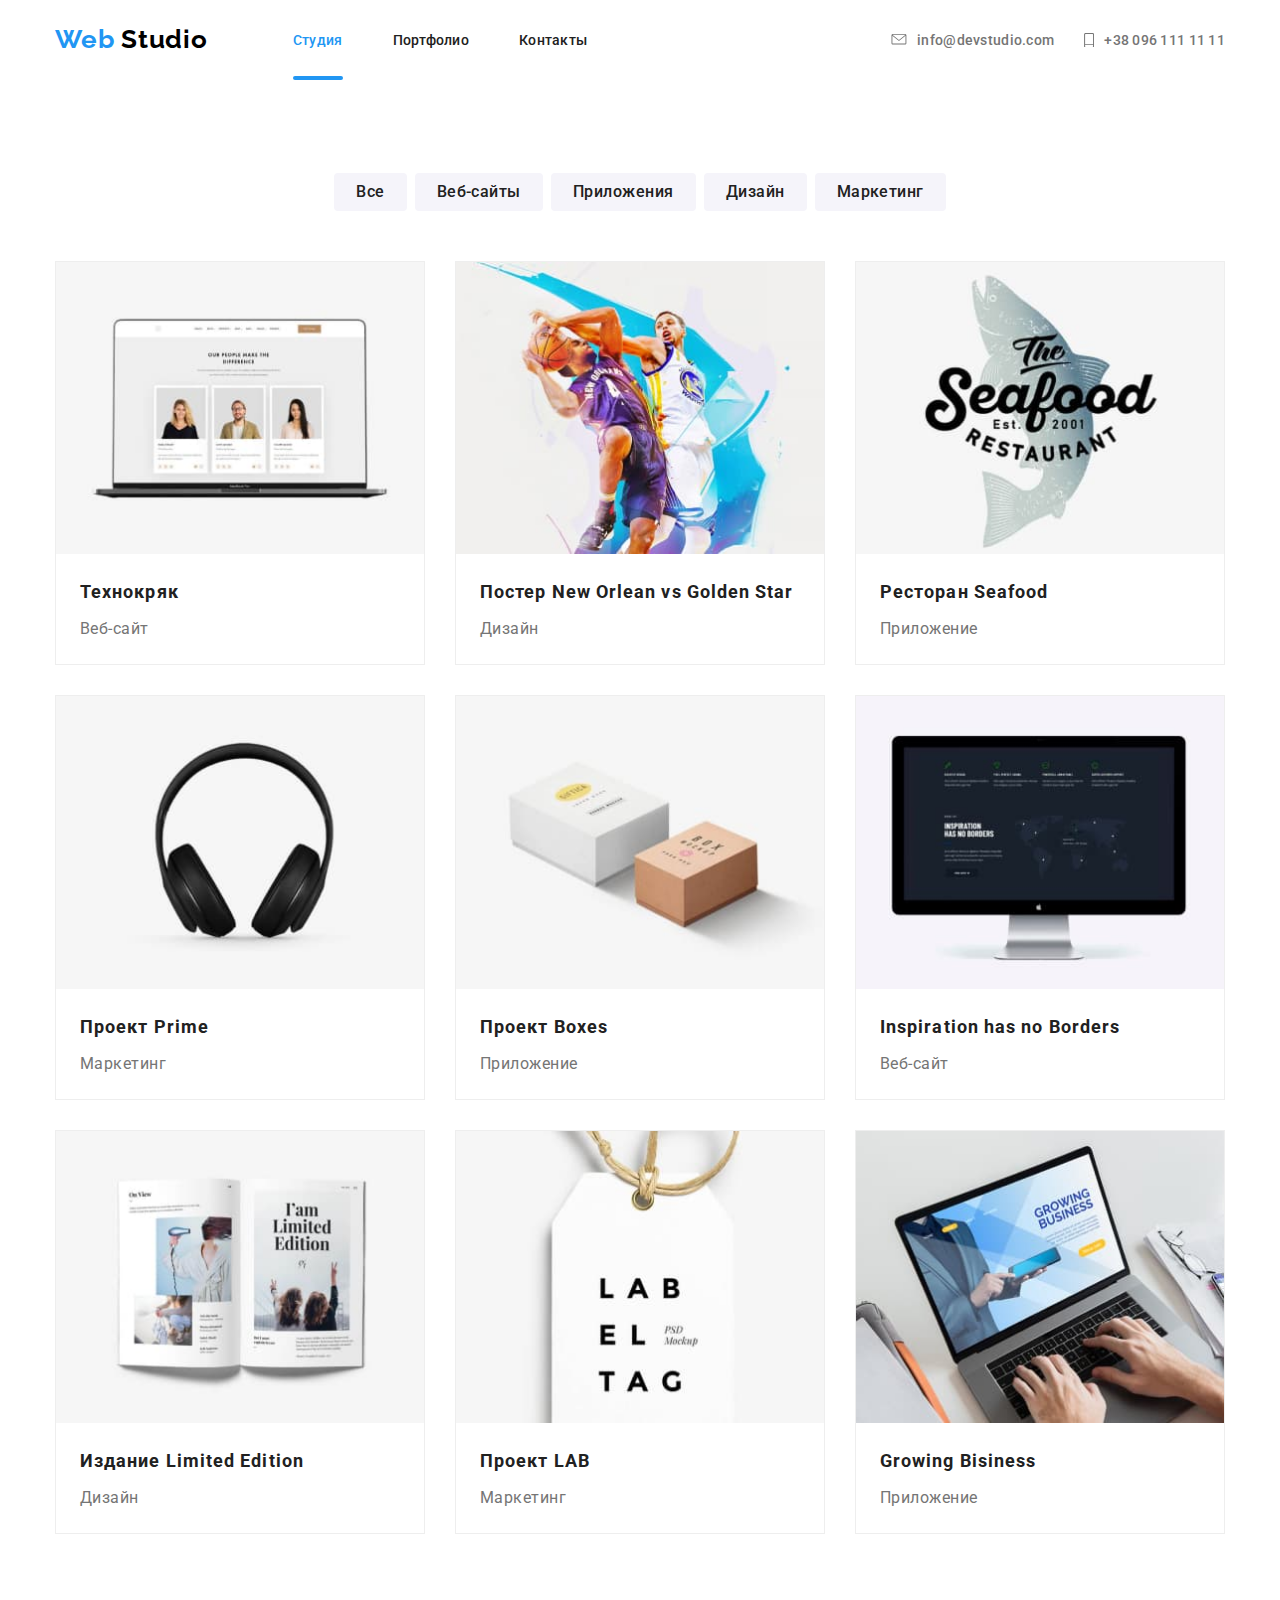
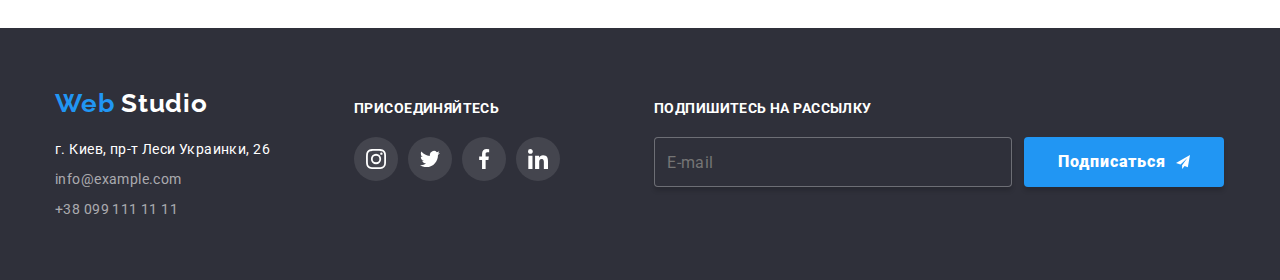
==== commit 11353fe9: "сделал футер полностью" ====
--- a/portfolio.html
+++ b/portfolio.html
@@ -211,59 +211,61 @@
     <footer class="footer">
         <div class="container div-footer">
             <div class="div-address">
-                <a href="index.html" class="logo-footer">
-                    <span class="logo-footer-part">Web</span> Studio
-                </a>
+                <div class="address-logo">
+                    <a href="index.html" class="logo-footer">
+                        <span class="logo-footer-part">Web</span> Studio
+                    </a>
+                </div>
                 <div class="box-address">
-                    <address class="footer-address">г. Киев, пр-т Леси Украинки, 26
+                    <address class="footer-address">
+                        <p>г. Киев, пр-т Леси Украинки, 26</p> 
                         <a href="mailto:info@example.com" class="footer-address-contacts">info@example.com</a>
                         <a href="tel:+380991111111" class="footer-address-contacts">+38 099 111 11 11</a>
                     </address>
                 </div>
             </div>
             
-                <div class="footer-social">
-                    <h3 class="footer-social-title">присоединяйтесь</h3>
-                    <ul class="footer-ul">
-                        <li class="footer-li">
-                            <a href="https://www.instagram.com" class="footer-social-link">
-                                <svg class="icon-footer-instagram">
-                                    <use 
-                                        href="./img/sprite.svg#icon-instagram"
-                                        ></use>
-                                </svg>
-                            </a>
-                        </li>
-                        <li class="footer-li">
-                            <a href="https://www.instagram.com" class="footer-social-link">
-                                <svg class="icon-footer-instagram">
-                                    <use 
-                                        href="./img/sprite.svg#icon-twitter"
-                                        ></use>
-                                </svg>
-                            </a>
-                        </li>
-                        <li class="footer-li">
-                            <a href="https://www.instagram.com" class="footer-social-link">
-                                <svg class="icon-footer-instagram">
-                                    <use 
-                                        href="./img/sprite.svg#icon-facebook"
-                                        ></use>
-                                </svg>
-                            </a>
-                        </li>
-                        <li class="footer-li">
-                            <a href="https://www.instagram.com" class="footer-social-link">
-                                <svg class="icon-footer-instagram">
-                                    <use 
-                                        href="./img/sprite.svg#icon-linkedin"
-                                        ></use>
-                                </svg>
-                            </a>
-                        </li>
-                    </ul> 
-                </div>
-            
+            <div class="footer-social">
+                <h3 class="footer-social-title">присоединяйтесь</h3>
+                <ul class="footer-ul">
+                    <li class="footer-li">
+                        <a href="https://www.instagram.com" class="footer-social-link">
+                            <svg class="icon-footer-instagram">
+                                <use 
+                                    href="./img/sprite.svg#icon-instagram"
+                                    ></use>
+                            </svg>
+                        </a>
+                    </li>
+                    <li class="footer-li">
+                        <a href="https://www.instagram.com" class="footer-social-link">
+                            <svg class="icon-footer-instagram">
+                                <use 
+                                    href="./img/sprite.svg#icon-twitter"
+                                    ></use>
+                            </svg>
+                        </a>
+                    </li>
+                    <li class="footer-li">
+                        <a href="https://www.instagram.com" class="footer-social-link">
+                            <svg class="icon-footer-instagram">
+                                <use 
+                                    href="./img/sprite.svg#icon-facebook"
+                                    ></use>
+                            </svg>
+                        </a>
+                    </li>
+                    <li class="footer-li">
+                        <a href="https://www.instagram.com" class="footer-social-link">
+                            <svg class="icon-footer-instagram">
+                                <use 
+                                    href="./img/sprite.svg#icon-linkedin"
+                                    ></use>
+                            </svg>
+                        </a>
+                    </li>
+                </ul> 
+            </div> 
             <div class="footer-email-button">
                 <h3 class="footer-email-title">подпишитесь на рассылку</h3>
                 <form action="" method="">
--- a/css/main.min.css
+++ b/css/main.min.css
@@ -1,2 +1,2 @@
-.logo,.logo-footer{display:inline-block;font-family:'Raleway', sans-serif;font-style:normal;font-weight:bold;letter-spacing:0.03em;-webkit-transition:color 250ms cubic-bezier(0.4, 0, 0.2, 1);transition:color 250ms cubic-bezier(0.4, 0, 0.2, 1)}.footer-address,.footer-address-contacts{font-style:normal;font-weight:normal;font-size:14px;line-height:21px;letter-spacing:0.03em}.doing-text,.feature-title,.footer-social-title,.footer-email-title{font-weight:bold;font-size:14px;line-height:16px;letter-spacing:0.03em;text-transform:uppercase}.feature-text{color:#757575;font-weight:normal;font-size:14px;line-height:24px;letter-spacing:0.03em}.team-name,.team-position{font-size:16px;line-height:19px;letter-spacing:0.03em;text-align:center}.doing-title,.our-title{font-weight:bold;font-size:36px;line-height:42px;letter-spacing:0.03em;text-align:center;color:#212121}html{-webkit-box-sizing:border-box;box-sizing:border-box}*,*::before,*::after{-webkit-box-sizing:inherit;box-sizing:inherit}body{font-family:'Roboto',  sans-serif;background-color:#fff;margin:0}a{text-decoration:none;margin:0}li{list-style:none;margin:0;padding:0}ul{padding:0;margin:0}img{display:block}p{margin:0}body.modal-open{overflow:hidden}img{display:block;max-width:100%;height:auto}.container{margin-right:auto;margin-left:auto;padding-right:15px;padding-left:15px}@media screen and (min-width: 480px){.container{width:480px}}@media screen and (min-width: 768px){.container{width:768px}}@media screen and (min-width: 1200px){.container{width:1200px}}.logo{color:#000;font-size:24px;line-height:28px;padding-top:16px;padding-bottom:16px;margin-right:auto}.logo:hover,.logo:focus{color:#2196f3}@media screen and (min-width: 768px){.logo{font-size:24px;line-height:28px;padding-top:26px;padding-bottom:26px;margin-right:81px}}@media screen and (min-width: 1200px){.logo{font-size:26px;line-height:31px;padding-top:24px;padding-bottom:25px;margin-right:85px}}.span-logo{color:#2196f3}.div-nav{display:-webkit-box;display:-ms-flexbox;display:flex}@media screen and (max-width: 767px){.div-nav{padding-top:60px;padding-bottom:60px;-webkit-box-pack:center;-ms-flex-pack:center;justify-content:center}}@media screen and (min-width: 768px){.div-nav{margin-right:auto}}.nav-link{display:inline-block;font-weight:500;font-size:18px;line-height:21px;letter-spacing:0.02em;color:#212121;-webkit-transition:color 250ms cubic-bezier(0.4, 0, 0.2, 1);transition:color 250ms cubic-bezier(0.4, 0, 0.2, 1)}.nav-link:hover,.nav-link:focus{color:#2196f3}@media screen and (min-width: 768px){.nav-link{font-size:14px;line-height:16px;padding-top:32px;padding-bottom:32px}}.div-nav-ul{display:-webkit-box;display:-ms-flexbox;display:flex}@media screen and (max-width: 767px){.div-nav-ul{-webkit-box-orient:vertical;-webkit-box-direction:normal;-ms-flex-direction:column;flex-direction:column}}@media screen and (max-width: 767px){.div-nav-li:not(:last-child)>a.nav-link{margin-bottom:40px}.div-nav-li>a.nav-link-active{margin-bottom:52px}}@media screen and (min-width: 768px){.div-nav-li:not(:last-child){margin-right:50px}}.nav-link-active{position:relative;display:inline-block;font-weight:500;font-size:18px;line-height:21px;letter-spacing:0.02em;color:#2196f3}@media screen and (min-width: 768px){.nav-link-active{font-size:14px;line-height:16px;padding-top:32px;padding-bottom:32px}}.nav-link-active::after{position:absolute;content:"";display:block;width:100%;height:4px;background-color:#2196f3;border-radius:2px}@media screen and (max-width: 767px){.nav-link-active::after{margin-top:8px}}@media screen and (min-width: 768px){.nav-link-active::after{bottom:0}}.div-mail{display:-webkit-box;display:-ms-flexbox;display:flex}@media screen and (max-width: 767px){.div-mail{-webkit-box-pack:center;-ms-flex-pack:center;justify-content:center}}.div-mail-ul{display:-webkit-box;display:-ms-flexbox;display:flex}@media screen and (max-width: 767px){.div-mail-ul{margin-bottom:60px}}@media screen and (max-width: 1199px){.div-mail-ul{-webkit-box-orient:vertical;-webkit-box-direction:normal;-ms-flex-direction:column;flex-direction:column}}@media screen and (min-width: 1200px){.div-mail-li:not(:last-child){margin-right:30px}}@media screen and (max-width: 767px){.div-mail-li:first-child{margin-bottom:16px}}@media screen and (min-width: 768px) and (max-width: 1199px){.div-mail-li:first-child{margin-bottom:10px}}@media screen and (min-width: 768px) and (max-width: 1199px){.mail-link{padding-top:21px}}.mail-link,.mail-link-tel{display:-webkit-inline-box;display:-ms-inline-flexbox;display:inline-flex;-webkit-box-align:center;-ms-flex-align:center;align-items:center;color:#757575;font-weight:500;font-size:18px;line-height:21px;letter-spacing:0.02em;-webkit-transition:color 250ms cubic-bezier(0.4, 0, 0.2, 1);transition:color 250ms cubic-bezier(0.4, 0, 0.2, 1)}.mail-link:hover,.mail-link:focus,.mail-link-tel:hover,.mail-link-tel:focus{color:#2196f3}@media screen and (min-width: 768px){.mail-link,.mail-link-tel{font-size:12px;line-height:14px}}@media screen and (min-width: 1200px){.mail-link,.mail-link-tel{font-size:14px;line-height:16px;padding-top:32px;padding-bottom:32px}}.mail-link:hover .icon-link,.mail-link:focus .icon-link,.mail-link-tel:hover .icon-link-tel,.mail-link-tel:focus .icon-link-tel{fill:#2196f3}.icon-link,.icon-link-tel{fill:#757575;margin-right:10px;-webkit-transition:fill 250ms cubic-bezier(0.4, 0, 0.2, 1);transition:fill 250ms cubic-bezier(0.4, 0, 0.2, 1)}@media screen and (min-width: 768px) and (max-width: 1199px){.icon-link,.icon-link-tel{margin-right:8px}}.icon-link{width:16px;height:11.2px}@media screen and (min-width: 768px) and (max-width: 1199px){.icon-link{width:14px;height:10px}}.icon-link-tel{width:10px;height:14.94px}@media screen and (min-width: 768px) and (max-width: 1199px){.icon-link-tel{width:10px;height:14px}}.doing-s{background-color:#fff;padding-top:94px;padding-bottom:94px}@media screen and (max-width: 1199px){.doing-s{display:none}}.doing-div{display:block}.doing-title{margin:0;margin-bottom:50px}.doing-ul{display:-webkit-box;display:-ms-flexbox;display:flex}.doing-li:not(:last-child){margin-right:30px}.doing{display:block}.doing-img{position:relative}.doing-background{position:absolute;bottom:0;background:rgba(47,48,58,0.8);border-radius:0px;width:370px;height:70px}.doing-text{text-align:center;color:#fff;padding-top:27px;padding-bottom:27px;margin:0}.feature-s{background-color:#fff;padding-top:60px;padding-bottom:60px}@media screen and (min-width: 768px){.feature-s{padding-top:60px;padding-bottom:60px}}@media screen and (min-width: 1200px){.feature-s{padding-top:94px;padding-bottom:94px}}.is-hidden{display:none;margin:0}.antenna{display:-webkit-box;display:-ms-flexbox;display:flex;-webkit-box-align:center;-ms-flex-align:center;align-items:center;-webkit-box-pack:center;-ms-flex-pack:center;justify-content:center;height:120px;background-color:#F5F4FA;border-radius:4px}.icon-antenna{width:70px;height:70px}.feature-title{padding-top:30px;margin:0;color:#212121}@media screen and (max-width: 767px){.feature-title{text-align:center}}.feature-text{text-align:start;padding-top:10px;padding-bottom:2px;margin:0}@media screen and (min-width: 768px){.feature-ul{display:-webkit-box;display:-ms-flexbox;display:flex;-ms-flex-wrap:wrap;flex-wrap:wrap}}@media screen and (min-width: 1200px){.feature-ul{display:-webkit-box;display:-ms-flexbox;display:flex}}@media screen and (max-width: 767px){.feature-li:not(:last-child){margin-bottom:30px}}@media screen and (min-width: 768px) and (max-width: 1200px){.feature-li{max-width:354px}.feature-li:nth-child(2n+1){margin-right:30px}.feature-li:nth-child(-n+2){margin-bottom:30px}}@media screen and (min-width: 1200px){.feature-li{max-width:270px}.feature-li:not(:last-child){margin-right:30px}}.footer{display:-webkit-box;display:-ms-flexbox;display:flex;-webkit-box-orient:vertical;-webkit-box-direction:normal;-ms-flex-direction:column;flex-direction:column;background-color:#2f303a}.div-footer{display:-webkit-box;display:-ms-flexbox;display:flex;padding-top:60px;padding-bottom:28px}.footer-signature{display:-webkit-box;display:-ms-flexbox;display:flex;-webkit-box-pack:center;-ms-flex-pack:center;justify-content:center;text-align:center;font-weight:normal;font-size:12px;line-height:21px;letter-spacing:0.03em;color:rgba(255,255,255,0.4);padding-top:18px;padding-bottom:21px;margin:0}.div-address{margin-right:69px}.box-address{padding-right:15px}.logo-footer{font-size:22px;line-height:26px;color:#fff}.logo-footer:hover,.logo-footer:focus{color:#2196f3}.logo-footer-part{color:#2196f3;margin:0}.footer-address{display:-webkit-box;display:-ms-flexbox;display:flex;-webkit-box-orient:vertical;-webkit-box-direction:normal;-ms-flex-direction:column;flex-direction:column;color:#fff;padding-top:10px;margin:0}.footer-address-contacts{display:inline-block;color:rgba(255,255,255,0.6);padding-top:9px;-webkit-transition:color 250ms cubic-bezier(0.4, 0, 0.2, 1);transition:color 250ms cubic-bezier(0.4, 0, 0.2, 1)}.footer-address-contacts:hover,.footer-address-contacts:focus{color:#2196f3}.footer-social{display:-webkit-box;display:-ms-flexbox;display:flex;-webkit-box-orient:vertical;-webkit-box-direction:normal;-ms-flex-direction:column;flex-direction:column;margin-right:94px}.footer-social-title{color:#fff;margin:0}.footer-ul{display:-webkit-box;display:-ms-flexbox;display:flex;-webkit-box-orient:horizontal;-webkit-box-direction:normal;-ms-flex-direction:row;flex-direction:row;padding-top:21px}.footer-li{display:-webkit-inline-box;display:-ms-inline-flexbox;display:inline-flex}.footer-li:not(:last-child){margin-right:10px}.icon-footer-instagram{width:20px;height:20px;fill:#fff}.footer-social-link{display:-webkit-inline-box;display:-ms-inline-flexbox;display:inline-flex;-webkit-box-align:center;-ms-flex-align:center;align-items:center;-webkit-box-pack:center;-ms-flex-pack:center;justify-content:center;width:44px;height:44px;border-radius:50%;background-color:rgba(255,255,255,0.1);-webkit-transition:background-color 250ms cubic-bezier(0.4, 0, 0.2, 1);transition:background-color 250ms cubic-bezier(0.4, 0, 0.2, 1)}.footer-social-link:hover,.footer-social-link:focus{background-color:#2196f3}.footer-email-title{color:#fff;margin:0;margin-bottom:21px}.email-button{display:-webkit-box;display:-ms-flexbox;display:flex;-webkit-box-orient:horizontal;-webkit-box-direction:normal;-ms-flex-direction:row;flex-direction:row}.footer-email{width:358px;height:50px;color:rgba(255,255,255,0.6);letter-spacing:0.03em;font-weight:normal;font-size:16px;line-height:30px;display:-webkit-box;display:-ms-flexbox;display:flex;-webkit-box-align:center;-ms-flex-align:center;align-items:center;border:1px solid rgba(255,255,255,0.3);-webkit-box-shadow:0px 4px 4px rgba(0,0,0,0.15);box-shadow:0px 4px 4px rgba(0,0,0,0.15);background:#2f303a;border-radius:4px;margin-right:12px;padding-right:12px;padding-left:12px}.footer-button{background-color:#2196f3;color:#fff;width:200px;height:50px;font-weight:900;font-size:16px;line-height:30px;display:-webkit-inline-box;display:-ms-inline-flexbox;display:inline-flex;-webkit-box-orient:horizontal;-webkit-box-direction:normal;-ms-flex-direction:row;flex-direction:row;-webkit-box-pack:center;-ms-flex-pack:center;justify-content:center;-webkit-box-align:center;-ms-flex-align:center;align-items:center;text-align:center;letter-spacing:0.06em;-webkit-box-shadow:0px 4px 4px rgba(0,0,0,0.15);box-shadow:0px 4px 4px rgba(0,0,0,0.15);border-radius:4px;border:none;-webkit-transition:background-color 250ms cubic-bezier(0.4, 0, 0.2, 1);transition:background-color 250ms cubic-bezier(0.4, 0, 0.2, 1)}.icon-footer-button{width:24px;height:24px;padding-left:10px}.header{position:relative;background-color:#fff}.nav{display:-webkit-box;display:-ms-flexbox;display:flex}.menu-button{display:-webkit-inline-box;display:-ms-inline-flexbox;display:inline-flex;margin:0;padding:0;border:0;padding-top:18px;padding-bottom:18px;background-color:transparent}@media screen and (min-width: 768px){.menu-button{display:none}}.menu-button .icon-crose{display:none}.menu-button.is-open .icon-crose{display:block}.menu-button.is-open .icon-menu{display:none}.menu-container{background-color:#ffffff}@media screen and (max-width: 767px){.menu-container{display:none;position:absolute;top:100%;left:0;width:100%;text-align:center;-webkit-box-shadow:0px 4px 8px rgba(0,0,0,0.04),0px 2px 4px rgba(0,0,0,0.08),0px 1px 3px rgba(0,0,0,0.16);box-shadow:0px 4px 8px rgba(0,0,0,0.04),0px 2px 4px rgba(0,0,0,0.08),0px 1px 3px rgba(0,0,0,0.16)}.menu-container.is-open{display:block;border-top:1px solid #ECECEC}}@media screen and (min-width: 768px){.menu-container{display:-webkit-box;display:-ms-flexbox;display:flex;-webkit-box-flex:1;-ms-flex-positive:1;flex-grow:1;-webkit-box-pack:justify;-ms-flex-pack:justify;justify-content:space-between}}.icon-menu,.icon-crose{fill:#000;-webkit-transition:fill 250ms cubic-bezier(0.4, 0, 0.2, 1);transition:fill 250ms cubic-bezier(0.4, 0, 0.2, 1)}.icon-menu:hover,.icon-menu:focus,.icon-crose:hover,.icon-crose:focus{fill:#2196f3}.main-container{max-width:1600px;height:400px;margin-left:auto;margin-right:auto;background-color:rgba(47,48,58,0.8);background-image:-webkit-gradient(linear, left top, right top, from(rgba(47,48,58,0.8)), to(rgba(47,48,58,0.8))),url("../img/Header480@1x.jpg");background-image:linear-gradient(to right, rgba(47,48,58,0.8), rgba(47,48,58,0.8)),url("../img/Header480@1x.jpg");background-repeat:no-repeat;background-position:center;background-size:cover}@media screen and (min-width: 1200px){.main-container{height:600px}}@media screen and (min-device-pixel-ratio: 2), screen and (-webkit-min-device-pixel-ratio: 2), screen and (min-resolution: 192dpi), screen and (min-resolution: 2dppx){.main-container{background-image:-webkit-gradient(linear, left top, right top, from(rgba(47,48,58,0.8)), to(rgba(47,48,58,0.8))),url("../img/Header480@2x.jpg");background-image:linear-gradient(to right, rgba(47,48,58,0.8), rgba(47,48,58,0.8)),url("../img/Header480@2x.jpg")}}@media screen and (min-width: 480px){.main-container{background-image:-webkit-gradient(linear, left top, right top, from(rgba(47,48,58,0.8)), to(rgba(47,48,58,0.8))),url("../img/Header768@1x.jpg");background-image:linear-gradient(to right, rgba(47,48,58,0.8), rgba(47,48,58,0.8)),url("../img/Header768@1x.jpg")}}@media screen and (min-width: 480px) and (min-device-pixel-ratio: 2), screen and (min-width: 480px) and (-webkit-min-device-pixel-ratio: 2), screen and (min-width: 480px) and (min-resolution: 192dpi), screen and (min-width: 480px) and (min-resolution: 2dppx){.main-container{background-image:-webkit-gradient(linear, left top, right top, from(rgba(47,48,58,0.8)), to(rgba(47,48,58,0.8))),url("../img/Header768@2x.jpg");background-image:linear-gradient(to right, rgba(47,48,58,0.8), rgba(47,48,58,0.8)),url("../img/Header768@2x.jpg")}}@media screen and (min-width: 768px){.main-container{background-image:-webkit-gradient(linear, left top, right top, from(rgba(47,48,58,0.8)), to(rgba(47,48,58,0.8))),url("../img/Header1200@1x.jpg");background-image:linear-gradient(to right, rgba(47,48,58,0.8), rgba(47,48,58,0.8)),url("../img/Header1200@1x.jpg")}}@media screen and (min-width: 768px) and (min-device-pixel-ratio: 2), screen and (min-width: 768px) and (-webkit-min-device-pixel-ratio: 2), screen and (min-width: 768px) and (min-resolution: 192dpi), screen and (min-width: 768px) and (min-resolution: 2dppx){.main-container{background-image:-webkit-gradient(linear, left top, right top, from(rgba(47,48,58,0.8)), to(rgba(47,48,58,0.8))),url("../img/Header1200@2x.jpg");background-image:linear-gradient(to right, rgba(47,48,58,0.8), rgba(47,48,58,0.8)),url("../img/Header1200@2x.jpg")}}.main-div{padding-top:118px;padding-bottom:118px}@media screen and (min-width: 1200px){.main-div{padding-top:200px;padding-bottom:200px}}.main-title{font-weight:900;font-size:26px;line-height:42px;letter-spacing:0.06em;text-transform:uppercase;text-align:center;color:#fff;padding-bottom:30px;margin:0}@media screen and (min-width: 1200px){.main-title{font-size:44px;line-height:60px}}.button{display:-webkit-box;display:-ms-flexbox;display:flex;font-family:'Roboto',  sans-serif;font-style:normal;font-weight:bold;font-size:16px;line-height:30px;letter-spacing:0.06em;color:#fff;width:200px;height:50px;-webkit-box-align:center;-ms-flex-align:center;align-items:center;-webkit-box-pack:center;-ms-flex-pack:center;justify-content:center;background-color:#2196f3;-webkit-box-shadow:0px 4px 4px rgba(0,0,0,0.15);box-shadow:0px 4px 4px rgba(0,0,0,0.15);border:none;border-radius:4px;margin:auto;-webkit-transition-property:background-color;transition-property:background-color;-webkit-transition-duration:250ms;transition-duration:250ms;-webkit-transition-timing-function:cubic-bezier(0.4, 0, 0.2, 1);transition-timing-function:cubic-bezier(0.4, 0, 0.2, 1)}.button:hover,.button:focus{background-color:#188ce8}.backdrop{position:fixed;top:0;left:0;width:100%;height:100%;background-color:rgba(0,0,0,0.2);overflow-y:scroll}.backdrop.is-hidden{display:none;pointer-events:none}.popup{position:absolute;top:50%;left:50%;-webkit-transform:translate(-50%, -50%);transform:translate(-50%, -50%);background-color:#fff}.popup-close{width:11px;height:11px;fill:#000}.popup-button{position:absolute;top:8px;right:8px;-webkit-box-align:center;-ms-flex-align:center;align-items:center;-webkit-box-pack:center;-ms-flex-pack:center;justify-content:center;background-color:#fff;width:30px;height:30px;border-radius:50%;border:1px solid rgba(0,0,0,0.1)}.popup-button:hover .popup-close,.popup-button:focus .popup-close{fill:#2196f3}.popup-text{font-weight:bold;font-size:20px;line-height:23px;text-align:center;letter-spacing:0.03em;color:#212121;padding-top:40px;margin:0;margin-bottom:30px}.form-popup{width:448px;margin-left:40px;margin-right:40px}.div-popup{position:relative;margin-bottom:28px;display:-webkit-box;display:-ms-flexbox;display:flex;-webkit-box-orient:vertical;-webkit-box-direction:normal;-ms-flex-direction:column;flex-direction:column}.div-comment{position:relative;margin-bottom:20px;display:-webkit-box;display:-ms-flexbox;display:flex;-webkit-box-orient:vertical;-webkit-box-direction:normal;-ms-flex-direction:column;flex-direction:column}.div-checkbox{position:relative;margin-bottom:30px;display:-webkit-box;display:-ms-flexbox;display:flex;-webkit-box-orient:vertical;-webkit-box-direction:normal;-ms-flex-direction:column;flex-direction:column}.form-input{width:100%;height:40px;margin:0;font:inherit;border:1px solid rgba(33,33,33,0.2);border-radius:4px;padding-left:42px}.form-svg{position:absolute;top:14px;left:19px;width:12px;height:12px;fill:#212121;-webkit-transition:fill 250ms cubic-bezier(0.4, 0, 0.2, 1);transition:fill 250ms cubic-bezier(0.4, 0, 0.2, 1)}.form-label{position:absolute;top:12px;left:42px;font-weight:normal;font-size:14px;line-height:16px;letter-spacing:0.01em;color:#757575;-webkit-transition:color 250ms cubic-bezier(0.4, 0, 0.2, 1),-webkit-transform 250ms cubic-bezier(0.4, 0, 0.2, 1);transition:color 250ms cubic-bezier(0.4, 0, 0.2, 1),-webkit-transform 250ms cubic-bezier(0.4, 0, 0.2, 1);transition:transform 250ms cubic-bezier(0.4, 0, 0.2, 1),color 250ms cubic-bezier(0.4, 0, 0.2, 1);transition:transform 250ms cubic-bezier(0.4, 0, 0.2, 1),color 250ms cubic-bezier(0.4, 0, 0.2, 1),-webkit-transform 250ms cubic-bezier(0.4, 0, 0.2, 1)}.form-input:focus+.form-label,.form-input:not(:placeholder-shown)+.form-label{color:#2196f3;-webkit-transform:translateY(-32px) translateX(-26px);transform:translateY(-32px) translateX(-26px)}.form-input:placeholder-shown{background-color:#fff}.form-input:focus ~ .form-svg{fill:#2196f3}.form-comment{width:100%;height:120px;font:inherit;border:1px solid rgba(33,33,33,0.2);border-radius:4px;padding:12px 16px}.comment-label{position:absolute;top:12px;left:16px;font-weight:normal;font-size:14px;line-height:16px;letter-spacing:0.01em;color:#757575;-webkit-transition:color 250ms cubic-bezier(0.4, 0, 0.2, 1),-webkit-transform 250ms cubic-bezier(0.4, 0, 0.2, 1);transition:color 250ms cubic-bezier(0.4, 0, 0.2, 1),-webkit-transform 250ms cubic-bezier(0.4, 0, 0.2, 1);transition:transform 250ms cubic-bezier(0.4, 0, 0.2, 1),color 250ms cubic-bezier(0.4, 0, 0.2, 1);transition:transform 250ms cubic-bezier(0.4, 0, 0.2, 1),color 250ms cubic-bezier(0.4, 0, 0.2, 1),-webkit-transform 250ms cubic-bezier(0.4, 0, 0.2, 1)}.form-comment:focus+.comment-label,.form-comment:not(:placeholder-shown)+.comment-label{color:#2196f3;-webkit-transform:translateY(-32px) translateX(-26px);transform:translateY(-32px) translateX(-26px)}.checkbox-label{display:-webkit-box;display:-ms-flexbox;display:flex;-webkit-box-align:center;-ms-flex-align:center;align-items:center;font-weight:normal;font-size:14px;line-height:24px;letter-spacing:0.03em;color:#757575}.checkbox{position:absolute;width:1px;height:1px;margin:-1px;border:0;padding:0;clip:rect(0 0 0 0);overflow:hidden}.form-policy-link{display:-webkit-inline-box;display:-ms-inline-flexbox;display:inline-flex;text-decoration:underline;color:#2196f3;font-weight:normal;font-size:14px;line-height:24px;letter-spacing:0.03em;padding-left:4px}.form-span{display:inline-block;width:16px;height:15px;margin:0;background-color:#fff;margin-right:8px;border-radius:2px;border:2px solid #212121;-webkit-transition:background-color 250ms cubic-bezier(0.4, 0, 0.2, 1);transition:background-color 250ms cubic-bezier(0.4, 0, 0.2, 1)}.checkbox:checked+.form-span{border-color:#2196f3;background-color:#2196f3;background-image:url("../img/check.svg");background-repeat:no-repeat;background-size:contain;background-origin:border-box}.submit{display:-webkit-box;display:-ms-flexbox;display:flex;-webkit-box-align:center;-ms-flex-align:center;align-items:center;-webkit-box-pack:center;-ms-flex-pack:center;justify-content:center;text-align:center;font-weight:bold;font-size:16px;line-height:30px;letter-spacing:0.06em;color:#fff;background-color:#2196f3;border:none;border-radius:4px;width:200px;height:50px;margin-right:auto;margin-left:auto;margin-bottom:40px;-webkit-transition:background-color 250ms cubic-bezier(0.4, 0, 0.2, 1);transition:background-color 250ms cubic-bezier(0.4, 0, 0.2, 1)}.submit:hover,.submit:focus{background-color:#188ce8}.our-clients{display:block}.our-title{margin:0;margin-bottom:50px}.our-ul{display:-webkit-box;display:-ms-flexbox;display:flex;-ms-flex-wrap:wrap;flex-wrap:wrap}@media screen and (max-width: 479px){.our-li{margin-left:auto;margin-right:auto}.our-li:not(:last-child){margin-bottom:30px}}@media screen and (min-width: 480px) and (max-width: 767px){.our-li:nth-child(2n+1){margin-right:30px}.our-li:nth-child(-n+4){margin-bottom:30px}}@media screen and (min-width: 768px){.our-li:not(:nth-child(3n)){margin-right:30px}.our-li:nth-child(-n+3){margin-bottom:30px}}@media screen and (min-width: 1200px){.our-li:not(:last-child){margin-right:30px}}.our-div-logo{display:-webkit-box;display:-ms-flexbox;display:flex;-webkit-box-align:center;-ms-flex-align:center;align-items:center;-webkit-box-pack:center;-ms-flex-pack:center;justify-content:center;border:1px solid #afb1b8;border-radius:4px;height:90px;-webkit-transition:border 250ms cubic-bezier(0.4, 0, 0.2, 1);transition:border 250ms cubic-bezier(0.4, 0, 0.2, 1);width:210px}@media screen and (min-width: 768px){.our-div-logo{width:226px}}@media screen and (min-width: 1200px){.our-div-logo{width:170px}}.logo1{width:44.27px;height:49.23px;margin-left:auto;margin-right:auto}.logo2{width:40px;height:52px}.logo3{width:41px;height:42.6px}.logo4{width:79.66px;height:42.02px}.logo5{width:59px;height:47px}.logo6{width:88.48px;height:45.44px}.logo-style{fill:#afb1b8;-webkit-transition:fill 250ms cubic-bezier(0.4, 0, 0.2, 1);transition:fill 250ms cubic-bezier(0.4, 0, 0.2, 1)}.our-link:hover .logo-style,.our-link:focus .logo-style{fill:#2196f3}.our-link:hover .our-div-logo,.our-link:focus .our-div-logo{border:1px solid #2196f3}.our-team{background-color:#F5F4FA;padding-top:60px;padding-bottom:60px}@media screen and (min-width: 1200px){.our-team{padding-top:94px;padding-bottom:94px}}.team{display:block;background:#F5F4FA}.team-title{font-weight:bold;font-size:28px;line-height:33px;letter-spacing:0.03em;text-align:center;color:#212121;margin:0;margin-bottom:30px}@media screen and (min-width: 1200px){.team-title{font-size:36px;line-height:42px;margin-bottom:50px}}.team-ul{display:-webkit-box;display:-ms-flexbox;display:flex}@media screen and (max-width: 768px){.team-ul{-webkit-box-orient:vertical;-webkit-box-direction:normal;-ms-flex-direction:column;flex-direction:column}}@media screen and (min-width: 768px){.team-ul{display:-webkit-box;display:-ms-flexbox;display:flex;-ms-flex-wrap:wrap;flex-wrap:wrap}}.team-li{background-color:#fff;-webkit-box-shadow:0px 2px 1px rgba(0,0,0,0.2),0px 1px 1px rgba(0,0,0,0.14),0px 1px 3px rgba(0,0,0,0.12);box-shadow:0px 2px 1px rgba(0,0,0,0.2),0px 1px 1px rgba(0,0,0,0.14),0px 1px 3px rgba(0,0,0,0.12)}@media screen and (max-width: 768px){.team-li:not(:last-child){margin-bottom:30px}}@media screen and (min-width: 768px) and (max-width: 1200px){.team-li{max-width:354px}.team-li:nth-child(2n+1){margin-right:30px}.team-li:nth-child(-n+2){margin-bottom:30px}}@media screen and (min-width: 1200px){.team-li{max-width:270px}.team-li:not(:last-child){margin-right:30px}}.team-name{font-weight:500;color:#212121;margin:0;padding-top:30px}.team-position{font-weight:normal;color:#757575;margin:0;padding-top:10px}.team-social{display:-webkit-box;display:-ms-flexbox;display:flex;-webkit-box-pack:center;-ms-flex-pack:center;justify-content:center;padding-top:16px;padding-bottom:24px}.team-social-network{display:-webkit-inline-box;display:-ms-inline-flexbox;display:inline-flex}.team-social-network:not(:last-child){margin-right:10px}.team-link{display:-webkit-inline-box;display:-ms-inline-flexbox;display:inline-flex;-webkit-box-align:center;-ms-flex-align:center;align-items:center;-webkit-box-pack:center;-ms-flex-pack:center;justify-content:center;height:44px;width:44px;background-color:#fff;border-radius:50%;-webkit-transition:background-color 250ms cubic-bezier(0.4, 0, 0.2, 1);transition:background-color 250ms cubic-bezier(0.4, 0, 0.2, 1)}.team-link:hover,.team-link:focus{background-color:#2196f3}.icon-instagram{width:20px;height:20px;fill:#afb1b8;-webkit-transition:fill 250ms cubic-bezier(0.4, 0, 0.2, 1);transition:fill 250ms cubic-bezier(0.4, 0, 0.2, 1)}.team-link:hover .icon-instagram,.team-link:focus .icon-instagram{fill:#fff}.portfolio{background-color:#fff;padding-top:93px;padding-bottom:94px}.portfolio-div{display:block}.portfolio-ul-item{display:-webkit-box;display:-ms-flexbox;display:flex;-webkit-box-orient:horizontal;-webkit-box-direction:normal;-ms-flex-direction:row;flex-direction:row;-webkit-box-pack:center;-ms-flex-pack:center;justify-content:center;margin-bottom:50px}.portfolio-item{background-color:#F5F4FA;border-radius:4px;color:#212121;font-weight:500;font-size:16px;line-height:26px;letter-spacing:0.03em;-webkit-box-align:center;-ms-flex-align:center;align-items:center;padding-top:6px;padding-right:22px;padding-bottom:6px;padding-left:22px;-webkit-transition:color 250ms cubic-bezier(0.4, 0, 0.2, 1),background-color 250ms cubic-bezier(0.4, 0, 0.2, 1);transition:color 250ms cubic-bezier(0.4, 0, 0.2, 1),background-color 250ms cubic-bezier(0.4, 0, 0.2, 1)}.portfolio-item:hover,.portfolio-item:focus{background-color:#2196f3;color:#fff}.portfolio-li:not(:last-child){margin-right:8px}.project-portfolio{display:-webkit-box;display:-ms-flexbox;display:flex;-ms-flex-wrap:wrap;flex-wrap:wrap}.project-item{margin-right:30px;margin-bottom:30px;background:#fff;border:1px solid #EEEEEE;-webkit-box-shadow:none;box-shadow:none;-webkit-transition:-webkit-box-shadow 250ms cubic-bezier(0.4, 0, 0.2, 1);transition:-webkit-box-shadow 250ms cubic-bezier(0.4, 0, 0.2, 1);transition:box-shadow 250ms cubic-bezier(0.4, 0, 0.2, 1);transition:box-shadow 250ms cubic-bezier(0.4, 0, 0.2, 1), -webkit-box-shadow 250ms cubic-bezier(0.4, 0, 0.2, 1)}.project-item:hover,.project-item:focus{-webkit-box-shadow:1px 4px 6px rgba(0,0,0,0.16),0px 4px 4px rgba(0,0,0,0.06),0px 1px 1px rgba(0,0,0,0.12);box-shadow:1px 4px 6px rgba(0,0,0,0.16),0px 4px 4px rgba(0,0,0,0.06),0px 1px 1px rgba(0,0,0,0.12)}.project-item:nth-child(3n){margin-right:0}.project-item:nth-last-child(-n+3){margin-bottom:0}.project-name{color:#212121;font-weight:bold;font-size:18px;line-height:36px;letter-spacing:0.06em;padding-top:20px;padding-left:24px;padding-right:24px}.project-value{color:#757575;font-weight:normal;font-size:16px;line-height:30px;letter-spacing:0.03em;padding-top:4px;padding-right:24px;padding-left:24px;padding-bottom:20px}.project-name,.project-value{margin:0}.project-div{position:relative;overflow:hidden}.project-span{position:absolute;display:-webkit-box;display:-ms-flexbox;display:flex;-webkit-box-align:center;-ms-flex-align:center;align-items:center;background-color:rgba(33,150,243,0.9);opacity:0;bottom:0;top:0;width:100%;height:100%;font-weight:normal;font-size:18px;line-height:28px;letter-spacing:0.03em;color:#fff;padding-left:24px;padding-right:24px;-webkit-transform:translateY(100%);transform:translateY(100%);-webkit-transition:opacity 250ms cubic-bezier(0.4, 0, 0.2, 1),-webkit-transform 250ms cubic-bezier(0.4, 0, 0.2, 1);transition:opacity 250ms cubic-bezier(0.4, 0, 0.2, 1),-webkit-transform 250ms cubic-bezier(0.4, 0, 0.2, 1);transition:transform 250ms cubic-bezier(0.4, 0, 0.2, 1),opacity 250ms cubic-bezier(0.4, 0, 0.2, 1);transition:transform 250ms cubic-bezier(0.4, 0, 0.2, 1),opacity 250ms cubic-bezier(0.4, 0, 0.2, 1),-webkit-transform 250ms cubic-bezier(0.4, 0, 0.2, 1)}.project-link:hover .project-span,.project-link:focus .project-span{opacity:1;-webkit-transform:translateY(0);transform:translateY(0)}
+.logo,.logo-footer{display:inline-block;font-family:'Raleway', sans-serif;font-style:normal;font-weight:bold;letter-spacing:0.03em;-webkit-transition:color 250ms cubic-bezier(0.4, 0, 0.2, 1);transition:color 250ms cubic-bezier(0.4, 0, 0.2, 1)}.footer-address,.footer-address-contacts{font-style:normal;font-weight:normal;font-size:14px;line-height:21px;letter-spacing:0.03em}.doing-text,.feature-title,.footer-social-title,.footer-email-title{font-weight:bold;font-size:14px;line-height:16px;letter-spacing:0.03em;text-transform:uppercase}.feature-text{color:#757575;font-weight:normal;font-size:14px;line-height:24px;letter-spacing:0.03em}.team-name,.team-position{font-size:16px;line-height:19px;letter-spacing:0.03em;text-align:center}.doing-title,.our-title{font-weight:bold;font-size:36px;line-height:42px;letter-spacing:0.03em;text-align:center;color:#212121}html{-webkit-box-sizing:border-box;box-sizing:border-box}*,*::before,*::after{-webkit-box-sizing:inherit;box-sizing:inherit}body{font-family:'Roboto',  sans-serif;background-color:#fff;margin:0}a{text-decoration:none;margin:0}li{list-style:none;margin:0;padding:0}ul{padding:0;margin:0}img{display:block}p{margin:0}body.modal-open{overflow:hidden}img{display:block;max-width:100%;height:auto}.container{margin-right:auto;margin-left:auto;padding-right:15px;padding-left:15px}@media screen and (min-width: 480px){.container{width:480px}}@media screen and (min-width: 768px){.container{width:768px}}@media screen and (min-width: 1200px){.container{width:1200px}}.logo{color:#000;font-size:24px;line-height:28px;padding-top:16px;padding-bottom:16px;margin-right:auto}.logo:hover,.logo:focus{color:#2196f3}@media screen and (min-width: 768px){.logo{font-size:24px;line-height:28px;padding-top:26px;padding-bottom:26px;margin-right:81px}}@media screen and (min-width: 1200px){.logo{font-size:26px;line-height:31px;padding-top:24px;padding-bottom:25px;margin-right:85px}}.span-logo{color:#2196f3}.div-nav{display:-webkit-box;display:-ms-flexbox;display:flex}@media screen and (max-width: 767px){.div-nav{padding-top:60px;padding-bottom:60px;-webkit-box-pack:center;-ms-flex-pack:center;justify-content:center}}@media screen and (min-width: 768px){.div-nav{margin-right:auto}}.nav-link{display:inline-block;font-weight:500;font-size:18px;line-height:21px;letter-spacing:0.02em;color:#212121;-webkit-transition:color 250ms cubic-bezier(0.4, 0, 0.2, 1);transition:color 250ms cubic-bezier(0.4, 0, 0.2, 1)}.nav-link:hover,.nav-link:focus{color:#2196f3}@media screen and (min-width: 768px){.nav-link{font-size:14px;line-height:16px;padding-top:32px;padding-bottom:32px}}.div-nav-ul{display:-webkit-box;display:-ms-flexbox;display:flex}@media screen and (max-width: 767px){.div-nav-ul{-webkit-box-orient:vertical;-webkit-box-direction:normal;-ms-flex-direction:column;flex-direction:column}}@media screen and (max-width: 767px){.div-nav-li:not(:last-child)>a.nav-link{margin-bottom:40px}.div-nav-li>a.nav-link-active{margin-bottom:52px}}@media screen and (min-width: 768px){.div-nav-li:not(:last-child){margin-right:50px}}.nav-link-active{position:relative;display:inline-block;font-weight:500;font-size:18px;line-height:21px;letter-spacing:0.02em;color:#2196f3}@media screen and (min-width: 768px){.nav-link-active{font-size:14px;line-height:16px;padding-top:32px;padding-bottom:32px}}.nav-link-active::after{position:absolute;content:"";display:block;width:100%;height:4px;background-color:#2196f3;border-radius:2px}@media screen and (max-width: 767px){.nav-link-active::after{margin-top:8px}}@media screen and (min-width: 768px){.nav-link-active::after{bottom:0}}.div-mail{display:-webkit-box;display:-ms-flexbox;display:flex}@media screen and (max-width: 767px){.div-mail{-webkit-box-pack:center;-ms-flex-pack:center;justify-content:center}}.div-mail-ul{display:-webkit-box;display:-ms-flexbox;display:flex}@media screen and (max-width: 767px){.div-mail-ul{margin-bottom:60px}}@media screen and (max-width: 1199px){.div-mail-ul{-webkit-box-orient:vertical;-webkit-box-direction:normal;-ms-flex-direction:column;flex-direction:column}}@media screen and (min-width: 1200px){.div-mail-li:not(:last-child){margin-right:30px}}@media screen and (max-width: 767px){.div-mail-li:first-child{margin-bottom:16px}}@media screen and (min-width: 768px) and (max-width: 1199px){.div-mail-li:first-child{margin-bottom:10px}}@media screen and (min-width: 768px) and (max-width: 1199px){.mail-link{padding-top:21px}}.mail-link,.mail-link-tel{display:-webkit-inline-box;display:-ms-inline-flexbox;display:inline-flex;-webkit-box-align:center;-ms-flex-align:center;align-items:center;color:#757575;font-weight:500;font-size:18px;line-height:21px;letter-spacing:0.02em;-webkit-transition:color 250ms cubic-bezier(0.4, 0, 0.2, 1);transition:color 250ms cubic-bezier(0.4, 0, 0.2, 1)}.mail-link:hover,.mail-link:focus,.mail-link-tel:hover,.mail-link-tel:focus{color:#2196f3}@media screen and (min-width: 768px){.mail-link,.mail-link-tel{font-size:12px;line-height:14px}}@media screen and (min-width: 1200px){.mail-link,.mail-link-tel{font-size:14px;line-height:16px;padding-top:32px;padding-bottom:32px}}.mail-link:hover .icon-link,.mail-link:focus .icon-link,.mail-link-tel:hover .icon-link-tel,.mail-link-tel:focus .icon-link-tel{fill:#2196f3}.icon-link,.icon-link-tel{fill:#757575;margin-right:10px;-webkit-transition:fill 250ms cubic-bezier(0.4, 0, 0.2, 1);transition:fill 250ms cubic-bezier(0.4, 0, 0.2, 1)}@media screen and (min-width: 768px) and (max-width: 1199px){.icon-link,.icon-link-tel{margin-right:8px}}.icon-link{width:16px;height:11.2px}@media screen and (min-width: 768px) and (max-width: 1199px){.icon-link{width:14px;height:10px}}.icon-link-tel{width:10px;height:14.94px}@media screen and (min-width: 768px) and (max-width: 1199px){.icon-link-tel{width:10px;height:14px}}.doing-s{background-color:#fff;padding-top:94px;padding-bottom:94px}@media screen and (max-width: 1199px){.doing-s{display:none}}.doing-div{display:block}.doing-title{margin:0;margin-bottom:50px}.doing-ul{display:-webkit-box;display:-ms-flexbox;display:flex}.doing-li:not(:last-child){margin-right:30px}.doing{display:block}.doing-img{position:relative}.doing-background{position:absolute;bottom:0;background:rgba(47,48,58,0.8);border-radius:0px;width:370px;height:70px}.doing-text{text-align:center;color:#fff;padding-top:27px;padding-bottom:27px;margin:0}.feature-s{background-color:#fff;padding-top:60px;padding-bottom:60px}@media screen and (min-width: 768px){.feature-s{padding-top:60px;padding-bottom:60px}}@media screen and (min-width: 1200px){.feature-s{padding-top:94px;padding-bottom:94px}}.is-hidden{display:none;margin:0}.antenna{display:-webkit-box;display:-ms-flexbox;display:flex;-webkit-box-align:center;-ms-flex-align:center;align-items:center;-webkit-box-pack:center;-ms-flex-pack:center;justify-content:center;height:120px;background-color:#F5F4FA;border-radius:4px}.icon-antenna{width:70px;height:70px}.feature-title{padding-top:30px;margin:0;color:#212121}@media screen and (max-width: 767px){.feature-title{text-align:center}}.feature-text{text-align:start;padding-top:10px;padding-bottom:2px;margin:0}@media screen and (min-width: 768px){.feature-ul{display:-webkit-box;display:-ms-flexbox;display:flex;-ms-flex-wrap:wrap;flex-wrap:wrap}}@media screen and (min-width: 1200px){.feature-ul{display:-webkit-box;display:-ms-flexbox;display:flex}}@media screen and (max-width: 767px){.feature-li:not(:last-child){margin-bottom:30px}}@media screen and (min-width: 768px) and (max-width: 1200px){.feature-li{max-width:354px}.feature-li:nth-child(2n+1){margin-right:30px}.feature-li:nth-child(-n+2){margin-bottom:30px}}@media screen and (min-width: 1200px){.feature-li{max-width:270px}.feature-li:not(:last-child){margin-right:30px}}.footer{display:-webkit-box;display:-ms-flexbox;display:flex;-webkit-box-orient:vertical;-webkit-box-direction:normal;-ms-flex-direction:column;flex-direction:column;background-color:#2f303a}.div-footer{padding-top:60px;padding-bottom:60px}@media screen and (max-width: 767px){.div-footer{display:-webkit-box;display:-ms-flexbox;display:flex;-webkit-box-orient:vertical;-webkit-box-direction:normal;-ms-flex-direction:column;flex-direction:column}}@media screen and (min-width: 768px){.div-footer{display:-webkit-box;display:-ms-flexbox;display:flex;-ms-flex-wrap:wrap;flex-wrap:wrap}}@media screen and (min-width: 1200px){.div-footer{display:-webkit-box;display:-ms-flexbox;display:flex;-webkit-box-orient:horizontal;-webkit-box-direction:normal;-ms-flex-direction:row;flex-direction:row;padding-bottom:60px}}.footer-signature{display:-webkit-box;display:-ms-flexbox;display:flex;-webkit-box-pack:center;-ms-flex-pack:center;justify-content:center;text-align:center;font-weight:normal;font-size:12px;line-height:21px;letter-spacing:0.03em;color:rgba(255,255,255,0.4);padding-top:18px;padding-bottom:21px;margin:0;display:none}@media screen and (max-width: 767px){.div-address{margin-left:auto;margin-right:auto}}@media screen and (min-width: 768px){.div-address{margin-left:61px;margin-right:165px}}@media screen and (min-width: 1200px){.div-address{margin-right:69px;margin-left:0}}@media screen and (max-width: 1199px){.address-logo{display:-webkit-box;display:-ms-flexbox;display:flex;-webkit-box-flex:1;-ms-flex-positive:1;flex-grow:1;-webkit-box-pack:center;-ms-flex-pack:center;justify-content:center}}.logo-footer{font-size:24px;line-height:28px;color:#fff}.logo-footer:hover,.logo-footer:focus{color:#2196f3}@media screen and (min-width: 1200px){.logo-footer{font-size:26px;line-height:31px}}.logo-footer-part{color:#2196f3;margin:0}@media screen and (min-width: 1200px){.box-address{padding-right:15px}}.footer-address{display:-webkit-box;display:-ms-flexbox;display:flex;-webkit-box-orient:vertical;-webkit-box-direction:normal;-ms-flex-direction:column;flex-direction:column;color:#fff;padding-top:20px;margin:0}.footer-address-contacts{color:rgba(255,255,255,0.6);padding-top:8px;-webkit-transition:color 250ms cubic-bezier(0.4, 0, 0.2, 1);transition:color 250ms cubic-bezier(0.4, 0, 0.2, 1)}.footer-address-contacts:hover,.footer-address-contacts:focus{color:#2196f3}@media screen and (max-width: 1199px){.footer-address-contacts{display:-webkit-box;display:-ms-flexbox;display:flex;-webkit-box-flex:1;-ms-flex-positive:1;flex-grow:1;-webkit-box-pack:center;-ms-flex-pack:center;justify-content:center}}@media screen and (min-width: 1200px){.footer-address-contacts{display:inline-block;padding-top:9px}}.footer-social{display:-webkit-box;display:-ms-flexbox;display:flex;-webkit-box-orient:vertical;-webkit-box-direction:normal;-ms-flex-direction:column;flex-direction:column;-ms-flex-item-align:start;align-self:flex-start}@media screen and (max-width: 767px){.footer-social{-webkit-box-align:center;-ms-flex-align:center;align-items:center;margin-top:60px;margin-right:auto;margin-left:auto}}@media screen and (min-width: 768px){.footer-social{margin-top:5px}}@media screen and (min-width: 1200px){.footer-social{margin-right:94px;margin-top:12px}}.footer-social-title{color:#fff;margin:0}@media screen and (max-width: 1199px){.footer-social-title{display:-webkit-box;display:-ms-flexbox;display:flex;-webkit-box-pack:center;-ms-flex-pack:center;justify-content:center;-webkit-box-flex:1;-ms-flex-positive:1;flex-grow:1}}@media screen and (min-width: 1200px){.footer-social-title{display:inline-block;-webkit-box-pack:center;-ms-flex-pack:center;justify-content:center}}.footer-ul{display:-webkit-box;display:-ms-flexbox;display:flex}@media screen and (max-width: 1199px){.footer-ul{-webkit-box-pack:center;-ms-flex-pack:center;justify-content:center;padding-top:20px}}@media screen and (min-width: 1200px){.footer-ul{-webkit-box-orient:horizontal;-webkit-box-direction:normal;-ms-flex-direction:row;flex-direction:row;padding-top:21px}}.footer-li{display:-webkit-inline-box;display:-ms-inline-flexbox;display:inline-flex}.footer-li:not(:last-child){margin-right:10px}.icon-footer-instagram{width:20px;height:20px;fill:#fff}.footer-social-link{display:-webkit-inline-box;display:-ms-inline-flexbox;display:inline-flex;-webkit-box-align:center;-ms-flex-align:center;align-items:center;-webkit-box-pack:center;-ms-flex-pack:center;justify-content:center;width:44px;height:44px;border-radius:50%;background-color:rgba(255,255,255,0.1);-webkit-transition:background-color 250ms cubic-bezier(0.4, 0, 0.2, 1);transition:background-color 250ms cubic-bezier(0.4, 0, 0.2, 1)}.footer-social-link:hover,.footer-social-link:focus{background-color:#2196f3}@media screen and (max-width: 1199px){.footer-email-button{display:-webkit-box;display:-ms-flexbox;display:flex;-webkit-box-orient:vertical;-webkit-box-direction:normal;-ms-flex-direction:column;flex-direction:column;margin-top:60px;margin-right:auto;margin-left:auto}}@media screen and (min-width: 1200px){.footer-email-button{margin-top:12px}}.footer-email-title{color:#fff;margin:0;margin-bottom:20px}@media screen and (max-width: 1199px){.footer-email-title{display:-webkit-box;display:-ms-flexbox;display:flex;-webkit-box-flex:1;-ms-flex-positive:1;flex-grow:1;-webkit-box-pack:center;-ms-flex-pack:center;justify-content:center}}@media screen and (min-width: 1200px){.footer-email-title{margin-bottom:21px}}.email-button{display:-webkit-box;display:-ms-flexbox;display:flex;-webkit-box-orient:vertical;-webkit-box-direction:normal;-ms-flex-direction:column;flex-direction:column}@media screen and (min-width: 1200px){.email-button{-webkit-box-orient:horizontal;-webkit-box-direction:normal;-ms-flex-direction:row;flex-direction:row}}.footer-email{width:450px;height:50px;color:rgba(255,255,255,0.6);letter-spacing:0.03em;font-weight:normal;font-size:16px;line-height:20px;display:-webkit-box;display:-ms-flexbox;display:flex;-webkit-box-align:center;-ms-flex-align:center;align-items:center;border:1px solid rgba(255,255,255,0.3);-webkit-box-shadow:0px 4px 4px rgba(0,0,0,0.15);box-shadow:0px 4px 4px rgba(0,0,0,0.15);background:#2f303a;border-radius:4px;padding-right:12px;padding-left:12px}@media screen and (max-width: 1199px){.footer-email{margin-bottom:20px}}@media screen and (min-width: 1200px){.footer-email{margin-right:12px;line-height:30px;width:358px}}.footer-button{background-color:#2196f3;color:#fff;width:200px;height:50px;font-weight:900;font-size:16px;line-height:30px;display:-webkit-inline-box;display:-ms-inline-flexbox;display:inline-flex;-webkit-box-orient:horizontal;-webkit-box-direction:normal;-ms-flex-direction:row;flex-direction:row;-webkit-box-pack:center;-ms-flex-pack:center;justify-content:center;-webkit-box-align:center;-ms-flex-align:center;align-items:center;text-align:center;letter-spacing:0.06em;-webkit-box-shadow:0px 4px 4px rgba(0,0,0,0.15);box-shadow:0px 4px 4px rgba(0,0,0,0.15);border-radius:4px;border:none;-webkit-transition:background-color 250ms cubic-bezier(0.4, 0, 0.2, 1);transition:background-color 250ms cubic-bezier(0.4, 0, 0.2, 1)}@media screen and (max-width: 1199px){.footer-button{margin-right:auto;margin-left:auto}}.icon-footer-button{width:24px;height:24px;padding-left:10px}.header{position:relative;background-color:#fff}.nav{display:-webkit-box;display:-ms-flexbox;display:flex}.menu-button{display:-webkit-inline-box;display:-ms-inline-flexbox;display:inline-flex;margin:0;padding:0;border:0;padding-top:18px;padding-bottom:18px;background-color:transparent}@media screen and (min-width: 768px){.menu-button{display:none}}.menu-button .icon-crose{display:none}.menu-button.is-open .icon-crose{display:block}.menu-button.is-open .icon-menu{display:none}.menu-container{background-color:#ffffff}@media screen and (max-width: 767px){.menu-container{display:none;position:absolute;top:100%;left:0;width:100%;text-align:center;-webkit-box-shadow:0px 4px 8px rgba(0,0,0,0.04),0px 2px 4px rgba(0,0,0,0.08),0px 1px 3px rgba(0,0,0,0.16);box-shadow:0px 4px 8px rgba(0,0,0,0.04),0px 2px 4px rgba(0,0,0,0.08),0px 1px 3px rgba(0,0,0,0.16)}.menu-container.is-open{display:block;border-top:1px solid #ECECEC}}@media screen and (min-width: 768px){.menu-container{display:-webkit-box;display:-ms-flexbox;display:flex;-webkit-box-flex:1;-ms-flex-positive:1;flex-grow:1;-webkit-box-pack:justify;-ms-flex-pack:justify;justify-content:space-between}}.icon-menu,.icon-crose{fill:#000;-webkit-transition:fill 250ms cubic-bezier(0.4, 0, 0.2, 1);transition:fill 250ms cubic-bezier(0.4, 0, 0.2, 1)}.icon-menu:hover,.icon-menu:focus,.icon-crose:hover,.icon-crose:focus{fill:#2196f3}.main-container{max-width:1600px;height:400px;margin-left:auto;margin-right:auto;background-color:rgba(47,48,58,0.8);background-image:-webkit-gradient(linear, left top, right top, from(rgba(47,48,58,0.8)), to(rgba(47,48,58,0.8))),url("../img/Header480@1x.jpg");background-image:linear-gradient(to right, rgba(47,48,58,0.8), rgba(47,48,58,0.8)),url("../img/Header480@1x.jpg");background-repeat:no-repeat;background-position:center;background-size:cover}@media screen and (min-width: 1200px){.main-container{height:600px}}@media screen and (min-device-pixel-ratio: 2), screen and (-webkit-min-device-pixel-ratio: 2), screen and (min-resolution: 192dpi), screen and (min-resolution: 2dppx){.main-container{background-image:-webkit-gradient(linear, left top, right top, from(rgba(47,48,58,0.8)), to(rgba(47,48,58,0.8))),url("../img/Header480@2x.jpg");background-image:linear-gradient(to right, rgba(47,48,58,0.8), rgba(47,48,58,0.8)),url("../img/Header480@2x.jpg")}}@media screen and (min-width: 480px){.main-container{background-image:-webkit-gradient(linear, left top, right top, from(rgba(47,48,58,0.8)), to(rgba(47,48,58,0.8))),url("../img/Header768@1x.jpg");background-image:linear-gradient(to right, rgba(47,48,58,0.8), rgba(47,48,58,0.8)),url("../img/Header768@1x.jpg")}}@media screen and (min-width: 480px) and (min-device-pixel-ratio: 2), screen and (min-width: 480px) and (-webkit-min-device-pixel-ratio: 2), screen and (min-width: 480px) and (min-resolution: 192dpi), screen and (min-width: 480px) and (min-resolution: 2dppx){.main-container{background-image:-webkit-gradient(linear, left top, right top, from(rgba(47,48,58,0.8)), to(rgba(47,48,58,0.8))),url("../img/Header768@2x.jpg");background-image:linear-gradient(to right, rgba(47,48,58,0.8), rgba(47,48,58,0.8)),url("../img/Header768@2x.jpg")}}@media screen and (min-width: 768px){.main-container{background-image:-webkit-gradient(linear, left top, right top, from(rgba(47,48,58,0.8)), to(rgba(47,48,58,0.8))),url("../img/Header1200@1x.jpg");background-image:linear-gradient(to right, rgba(47,48,58,0.8), rgba(47,48,58,0.8)),url("../img/Header1200@1x.jpg")}}@media screen and (min-width: 768px) and (min-device-pixel-ratio: 2), screen and (min-width: 768px) and (-webkit-min-device-pixel-ratio: 2), screen and (min-width: 768px) and (min-resolution: 192dpi), screen and (min-width: 768px) and (min-resolution: 2dppx){.main-container{background-image:-webkit-gradient(linear, left top, right top, from(rgba(47,48,58,0.8)), to(rgba(47,48,58,0.8))),url("../img/Header1200@2x.jpg");background-image:linear-gradient(to right, rgba(47,48,58,0.8), rgba(47,48,58,0.8)),url("../img/Header1200@2x.jpg")}}.main-div{padding-top:118px;padding-bottom:118px}@media screen and (min-width: 1200px){.main-div{padding-top:200px;padding-bottom:200px}}.main-title{font-weight:900;font-size:26px;line-height:42px;letter-spacing:0.06em;text-transform:uppercase;text-align:center;color:#fff;padding-bottom:30px;margin:0}@media screen and (min-width: 1200px){.main-title{font-size:44px;line-height:60px}}.button{display:-webkit-box;display:-ms-flexbox;display:flex;font-family:'Roboto',  sans-serif;font-style:normal;font-weight:bold;font-size:16px;line-height:30px;letter-spacing:0.06em;color:#fff;width:200px;height:50px;-webkit-box-align:center;-ms-flex-align:center;align-items:center;-webkit-box-pack:center;-ms-flex-pack:center;justify-content:center;background-color:#2196f3;-webkit-box-shadow:0px 4px 4px rgba(0,0,0,0.15);box-shadow:0px 4px 4px rgba(0,0,0,0.15);border:none;border-radius:4px;margin:auto;-webkit-transition-property:background-color;transition-property:background-color;-webkit-transition-duration:250ms;transition-duration:250ms;-webkit-transition-timing-function:cubic-bezier(0.4, 0, 0.2, 1);transition-timing-function:cubic-bezier(0.4, 0, 0.2, 1)}.button:hover,.button:focus{background-color:#188ce8}.backdrop{position:fixed;top:0;left:0;width:100%;height:100%;background-color:rgba(0,0,0,0.2);overflow-y:scroll}.backdrop.is-hidden{display:none;pointer-events:none}.popup{position:absolute;top:50%;left:50%;-webkit-transform:translate(-50%, -50%);transform:translate(-50%, -50%);background-color:#fff}.popup-close{width:11px;height:11px;fill:#000}.popup-button{position:absolute;top:8px;right:8px;-webkit-box-align:center;-ms-flex-align:center;align-items:center;-webkit-box-pack:center;-ms-flex-pack:center;justify-content:center;background-color:#fff;width:30px;height:30px;border-radius:50%;border:1px solid rgba(0,0,0,0.1)}.popup-button:hover .popup-close,.popup-button:focus .popup-close{fill:#2196f3}.popup-text{font-weight:bold;font-size:20px;line-height:23px;text-align:center;letter-spacing:0.03em;color:#212121;padding-top:40px;margin:0;margin-bottom:30px}.form-popup{width:448px;margin-left:40px;margin-right:40px}.div-popup{position:relative;margin-bottom:28px;display:-webkit-box;display:-ms-flexbox;display:flex;-webkit-box-orient:vertical;-webkit-box-direction:normal;-ms-flex-direction:column;flex-direction:column}.div-comment{position:relative;margin-bottom:20px;display:-webkit-box;display:-ms-flexbox;display:flex;-webkit-box-orient:vertical;-webkit-box-direction:normal;-ms-flex-direction:column;flex-direction:column}.div-checkbox{position:relative;margin-bottom:30px;display:-webkit-box;display:-ms-flexbox;display:flex;-webkit-box-orient:vertical;-webkit-box-direction:normal;-ms-flex-direction:column;flex-direction:column}.form-input{width:100%;height:40px;margin:0;font:inherit;border:1px solid rgba(33,33,33,0.2);border-radius:4px;padding-left:42px}.form-svg{position:absolute;top:14px;left:19px;width:12px;height:12px;fill:#212121;-webkit-transition:fill 250ms cubic-bezier(0.4, 0, 0.2, 1);transition:fill 250ms cubic-bezier(0.4, 0, 0.2, 1)}.form-label{position:absolute;top:12px;left:42px;font-weight:normal;font-size:14px;line-height:16px;letter-spacing:0.01em;color:#757575;-webkit-transition:color 250ms cubic-bezier(0.4, 0, 0.2, 1),-webkit-transform 250ms cubic-bezier(0.4, 0, 0.2, 1);transition:color 250ms cubic-bezier(0.4, 0, 0.2, 1),-webkit-transform 250ms cubic-bezier(0.4, 0, 0.2, 1);transition:transform 250ms cubic-bezier(0.4, 0, 0.2, 1),color 250ms cubic-bezier(0.4, 0, 0.2, 1);transition:transform 250ms cubic-bezier(0.4, 0, 0.2, 1),color 250ms cubic-bezier(0.4, 0, 0.2, 1),-webkit-transform 250ms cubic-bezier(0.4, 0, 0.2, 1)}.form-input:focus+.form-label,.form-input:not(:placeholder-shown)+.form-label{color:#2196f3;-webkit-transform:translateY(-32px) translateX(-26px);transform:translateY(-32px) translateX(-26px)}.form-input:placeholder-shown{background-color:#fff}.form-input:focus ~ .form-svg{fill:#2196f3}.form-comment{width:100%;height:120px;font:inherit;border:1px solid rgba(33,33,33,0.2);border-radius:4px;padding:12px 16px}.comment-label{position:absolute;top:12px;left:16px;font-weight:normal;font-size:14px;line-height:16px;letter-spacing:0.01em;color:#757575;-webkit-transition:color 250ms cubic-bezier(0.4, 0, 0.2, 1),-webkit-transform 250ms cubic-bezier(0.4, 0, 0.2, 1);transition:color 250ms cubic-bezier(0.4, 0, 0.2, 1),-webkit-transform 250ms cubic-bezier(0.4, 0, 0.2, 1);transition:transform 250ms cubic-bezier(0.4, 0, 0.2, 1),color 250ms cubic-bezier(0.4, 0, 0.2, 1);transition:transform 250ms cubic-bezier(0.4, 0, 0.2, 1),color 250ms cubic-bezier(0.4, 0, 0.2, 1),-webkit-transform 250ms cubic-bezier(0.4, 0, 0.2, 1)}.form-comment:focus+.comment-label,.form-comment:not(:placeholder-shown)+.comment-label{color:#2196f3;-webkit-transform:translateY(-32px) translateX(-26px);transform:translateY(-32px) translateX(-26px)}.checkbox-label{display:-webkit-box;display:-ms-flexbox;display:flex;-webkit-box-align:center;-ms-flex-align:center;align-items:center;font-weight:normal;font-size:14px;line-height:24px;letter-spacing:0.03em;color:#757575}.checkbox{position:absolute;width:1px;height:1px;margin:-1px;border:0;padding:0;clip:rect(0 0 0 0);overflow:hidden}.form-policy-link{display:-webkit-inline-box;display:-ms-inline-flexbox;display:inline-flex;text-decoration:underline;color:#2196f3;font-weight:normal;font-size:14px;line-height:24px;letter-spacing:0.03em;padding-left:4px}.form-span{display:inline-block;width:16px;height:15px;margin:0;background-color:#fff;margin-right:8px;border-radius:2px;border:2px solid #212121;-webkit-transition:background-color 250ms cubic-bezier(0.4, 0, 0.2, 1);transition:background-color 250ms cubic-bezier(0.4, 0, 0.2, 1)}.checkbox:checked+.form-span{border-color:#2196f3;background-color:#2196f3;background-image:url("../img/check.svg");background-repeat:no-repeat;background-size:contain;background-origin:border-box}.submit{display:-webkit-box;display:-ms-flexbox;display:flex;-webkit-box-align:center;-ms-flex-align:center;align-items:center;-webkit-box-pack:center;-ms-flex-pack:center;justify-content:center;text-align:center;font-weight:bold;font-size:16px;line-height:30px;letter-spacing:0.06em;color:#fff;background-color:#2196f3;border:none;border-radius:4px;width:200px;height:50px;margin-right:auto;margin-left:auto;margin-bottom:40px;-webkit-transition:background-color 250ms cubic-bezier(0.4, 0, 0.2, 1);transition:background-color 250ms cubic-bezier(0.4, 0, 0.2, 1)}.submit:hover,.submit:focus{background-color:#188ce8}.our-clients{display:block}.our-title{margin:0;margin-bottom:50px}.our-ul{display:-webkit-box;display:-ms-flexbox;display:flex;-ms-flex-wrap:wrap;flex-wrap:wrap}@media screen and (max-width: 479px){.our-li{margin-left:auto;margin-right:auto}.our-li:not(:last-child){margin-bottom:30px}}@media screen and (min-width: 480px) and (max-width: 767px){.our-li:nth-child(2n+1){margin-right:30px}.our-li:nth-child(-n+4){margin-bottom:30px}}@media screen and (min-width: 768px){.our-li:not(:nth-child(3n)){margin-right:30px}.our-li:nth-child(-n+3){margin-bottom:30px}}@media screen and (min-width: 1200px){.our-li:not(:last-child){margin-right:30px}}.our-div-logo{display:-webkit-box;display:-ms-flexbox;display:flex;-webkit-box-align:center;-ms-flex-align:center;align-items:center;-webkit-box-pack:center;-ms-flex-pack:center;justify-content:center;border:1px solid #afb1b8;border-radius:4px;height:90px;-webkit-transition:border 250ms cubic-bezier(0.4, 0, 0.2, 1);transition:border 250ms cubic-bezier(0.4, 0, 0.2, 1);width:210px}@media screen and (min-width: 768px){.our-div-logo{width:226px}}@media screen and (min-width: 1200px){.our-div-logo{width:170px}}.logo1{width:44.27px;height:49.23px}.logo2{width:40px;height:52px}.logo3{width:41px;height:42.6px}.logo4{width:79.66px;height:42.02px}.logo5{width:59px;height:47px}.logo6{width:88.48px;height:45.44px}.logo-style{fill:#afb1b8;-webkit-transition:fill 250ms cubic-bezier(0.4, 0, 0.2, 1);transition:fill 250ms cubic-bezier(0.4, 0, 0.2, 1)}.our-link:hover .logo-style,.our-link:focus .logo-style{fill:#2196f3}.our-link:hover .our-div-logo,.our-link:focus .our-div-logo{border:1px solid #2196f3}.our-team{background-color:#F5F4FA;padding-top:60px;padding-bottom:60px}@media screen and (min-width: 1200px){.our-team{padding-top:94px;padding-bottom:94px}}.team{display:block;background:#F5F4FA}.team-title{font-weight:bold;font-size:28px;line-height:33px;letter-spacing:0.03em;text-align:center;color:#212121;margin:0;margin-bottom:30px}@media screen and (min-width: 1200px){.team-title{font-size:36px;line-height:42px;margin-bottom:50px}}.team-ul{display:-webkit-box;display:-ms-flexbox;display:flex}@media screen and (max-width: 768px){.team-ul{-webkit-box-orient:vertical;-webkit-box-direction:normal;-ms-flex-direction:column;flex-direction:column}}@media screen and (min-width: 768px){.team-ul{display:-webkit-box;display:-ms-flexbox;display:flex;-ms-flex-wrap:wrap;flex-wrap:wrap}}.team-li{background-color:#fff;-webkit-box-shadow:0px 2px 1px rgba(0,0,0,0.2),0px 1px 1px rgba(0,0,0,0.14),0px 1px 3px rgba(0,0,0,0.12);box-shadow:0px 2px 1px rgba(0,0,0,0.2),0px 1px 1px rgba(0,0,0,0.14),0px 1px 3px rgba(0,0,0,0.12)}@media screen and (max-width: 767px){.team-li:not(:last-child){margin-bottom:30px}}@media screen and (min-width: 768px) and (max-width: 1200px){.team-li{-ms-flex-preferred-size:354px;flex-basis:354px}.team-li:nth-child(2n+1){margin-right:30px}.team-li:nth-child(-n+2){margin-bottom:30px}}@media screen and (min-width: 1200px){.team-li{-ms-flex-preferred-size:270px;flex-basis:270px}.team-li:not(:last-child){margin-right:30px}}.team-name{font-weight:500;color:#212121;margin:0;padding-top:30px}.team-position{font-weight:normal;color:#757575;margin:0;padding-top:10px}.team-social{display:-webkit-box;display:-ms-flexbox;display:flex;-webkit-box-pack:center;-ms-flex-pack:center;justify-content:center;padding-top:16px;padding-bottom:24px}.team-social-network{display:-webkit-inline-box;display:-ms-inline-flexbox;display:inline-flex}.team-social-network:not(:last-child){margin-right:10px}.team-link{display:-webkit-inline-box;display:-ms-inline-flexbox;display:inline-flex;-webkit-box-align:center;-ms-flex-align:center;align-items:center;-webkit-box-pack:center;-ms-flex-pack:center;justify-content:center;height:44px;width:44px;background-color:#fff;border-radius:50%;-webkit-transition:background-color 250ms cubic-bezier(0.4, 0, 0.2, 1);transition:background-color 250ms cubic-bezier(0.4, 0, 0.2, 1)}.team-link:hover,.team-link:focus{background-color:#2196f3}.icon-instagram{width:20px;height:20px;fill:#afb1b8;-webkit-transition:fill 250ms cubic-bezier(0.4, 0, 0.2, 1);transition:fill 250ms cubic-bezier(0.4, 0, 0.2, 1)}.team-link:hover .icon-instagram,.team-link:focus .icon-instagram{fill:#fff}.portfolio{background-color:#fff;padding-top:93px;padding-bottom:94px}.portfolio-div{display:block}.portfolio-ul-item{display:-webkit-box;display:-ms-flexbox;display:flex;-webkit-box-orient:horizontal;-webkit-box-direction:normal;-ms-flex-direction:row;flex-direction:row;-webkit-box-pack:center;-ms-flex-pack:center;justify-content:center;margin-bottom:50px}.portfolio-item{background-color:#F5F4FA;border-radius:4px;color:#212121;font-weight:500;font-size:16px;line-height:26px;letter-spacing:0.03em;-webkit-box-align:center;-ms-flex-align:center;align-items:center;padding-top:6px;padding-right:22px;padding-bottom:6px;padding-left:22px;-webkit-transition:color 250ms cubic-bezier(0.4, 0, 0.2, 1),background-color 250ms cubic-bezier(0.4, 0, 0.2, 1);transition:color 250ms cubic-bezier(0.4, 0, 0.2, 1),background-color 250ms cubic-bezier(0.4, 0, 0.2, 1)}.portfolio-item:hover,.portfolio-item:focus{background-color:#2196f3;color:#fff}.portfolio-li:not(:last-child){margin-right:8px}.project-portfolio{display:-webkit-box;display:-ms-flexbox;display:flex;-ms-flex-wrap:wrap;flex-wrap:wrap}.project-item{margin-right:30px;margin-bottom:30px;background:#fff;border:1px solid #EEEEEE;-webkit-box-shadow:none;box-shadow:none;-webkit-transition:-webkit-box-shadow 250ms cubic-bezier(0.4, 0, 0.2, 1);transition:-webkit-box-shadow 250ms cubic-bezier(0.4, 0, 0.2, 1);transition:box-shadow 250ms cubic-bezier(0.4, 0, 0.2, 1);transition:box-shadow 250ms cubic-bezier(0.4, 0, 0.2, 1), -webkit-box-shadow 250ms cubic-bezier(0.4, 0, 0.2, 1)}.project-item:hover,.project-item:focus{-webkit-box-shadow:1px 4px 6px rgba(0,0,0,0.16),0px 4px 4px rgba(0,0,0,0.06),0px 1px 1px rgba(0,0,0,0.12);box-shadow:1px 4px 6px rgba(0,0,0,0.16),0px 4px 4px rgba(0,0,0,0.06),0px 1px 1px rgba(0,0,0,0.12)}.project-item:nth-child(3n){margin-right:0}.project-item:nth-last-child(-n+3){margin-bottom:0}.project-name{color:#212121;font-weight:bold;font-size:18px;line-height:36px;letter-spacing:0.06em;padding-top:20px;padding-left:24px;padding-right:24px}.project-value{color:#757575;font-weight:normal;font-size:16px;line-height:30px;letter-spacing:0.03em;padding-top:4px;padding-right:24px;padding-left:24px;padding-bottom:20px}.project-name,.project-value{margin:0}.project-div{position:relative;overflow:hidden}.project-span{position:absolute;display:-webkit-box;display:-ms-flexbox;display:flex;-webkit-box-align:center;-ms-flex-align:center;align-items:center;background-color:rgba(33,150,243,0.9);opacity:0;bottom:0;top:0;width:100%;height:100%;font-weight:normal;font-size:18px;line-height:28px;letter-spacing:0.03em;color:#fff;padding-left:24px;padding-right:24px;-webkit-transform:translateY(100%);transform:translateY(100%);-webkit-transition:opacity 250ms cubic-bezier(0.4, 0, 0.2, 1),-webkit-transform 250ms cubic-bezier(0.4, 0, 0.2, 1);transition:opacity 250ms cubic-bezier(0.4, 0, 0.2, 1),-webkit-transform 250ms cubic-bezier(0.4, 0, 0.2, 1);transition:transform 250ms cubic-bezier(0.4, 0, 0.2, 1),opacity 250ms cubic-bezier(0.4, 0, 0.2, 1);transition:transform 250ms cubic-bezier(0.4, 0, 0.2, 1),opacity 250ms cubic-bezier(0.4, 0, 0.2, 1),-webkit-transform 250ms cubic-bezier(0.4, 0, 0.2, 1)}.project-link:hover .project-span,.project-link:focus .project-span{opacity:1;-webkit-transform:translateY(0);transform:translateY(0)}
 /*# sourceMappingURL=main.min.css.map */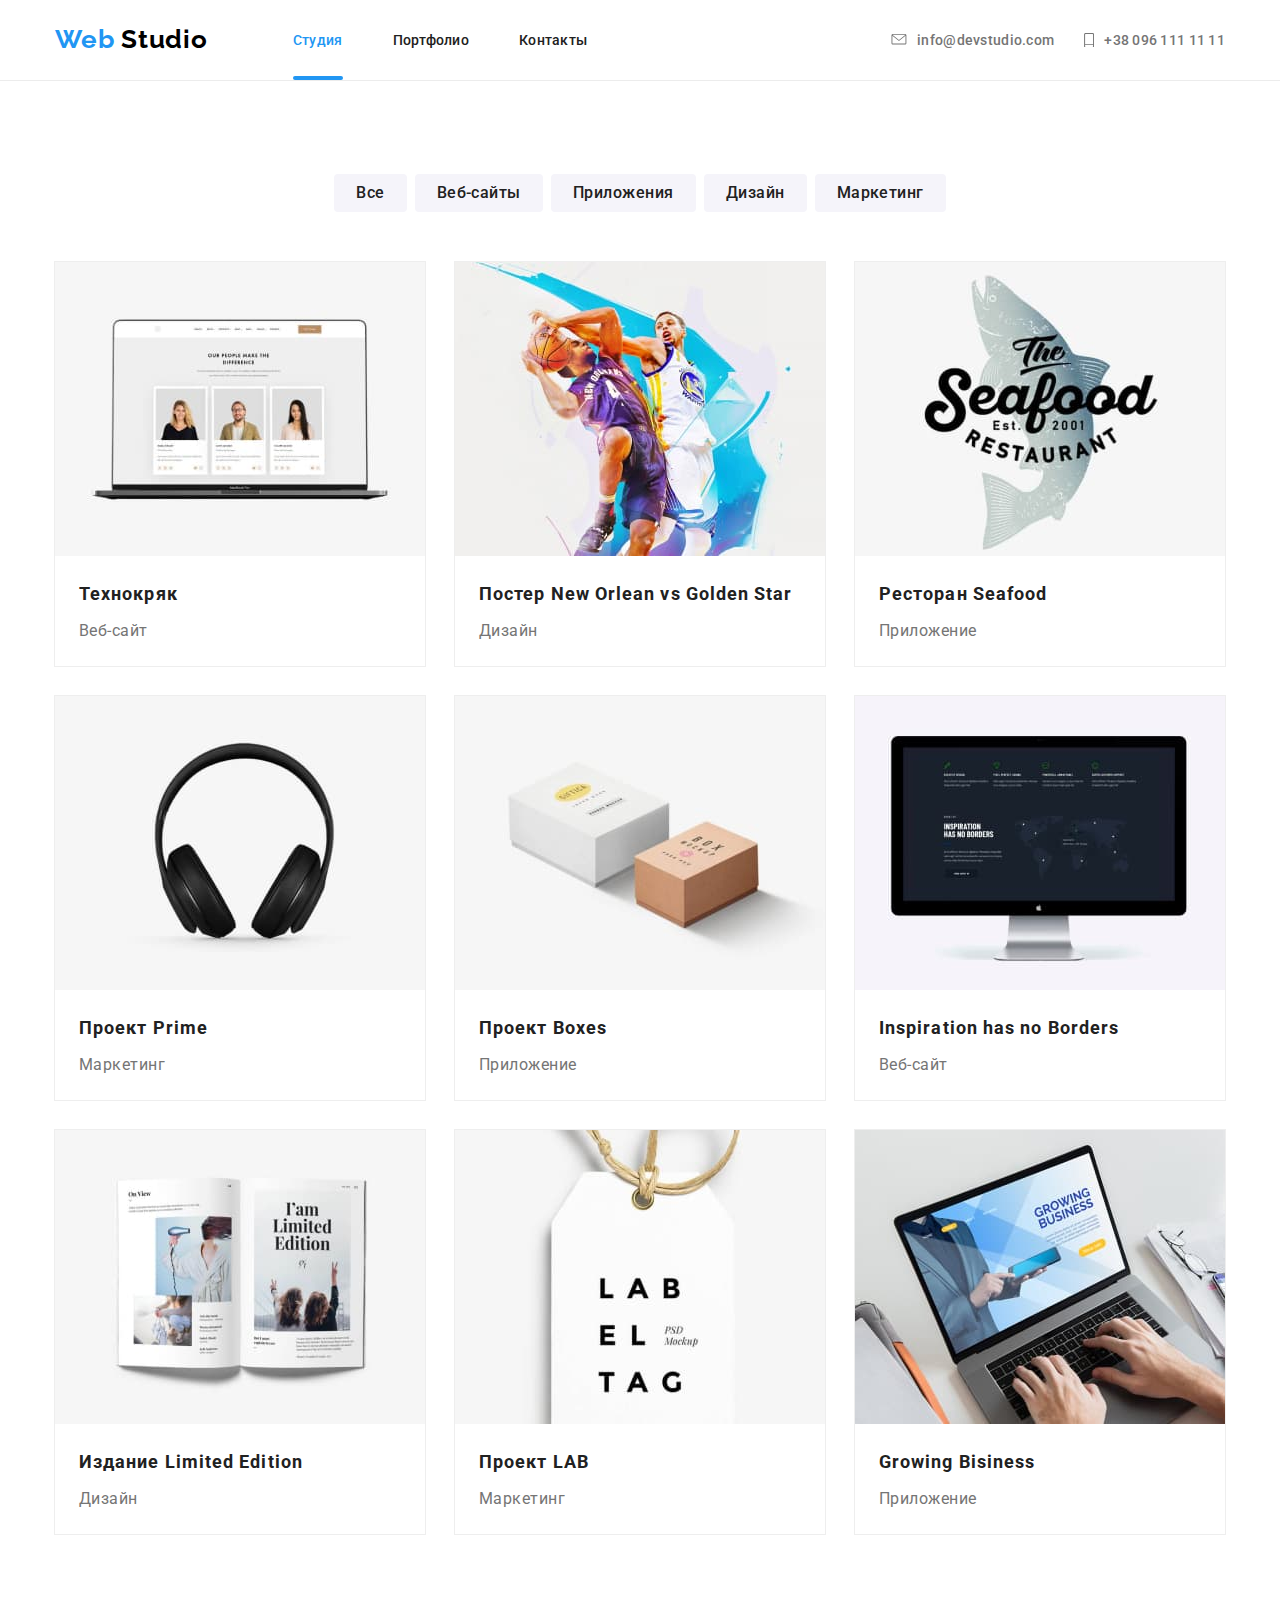
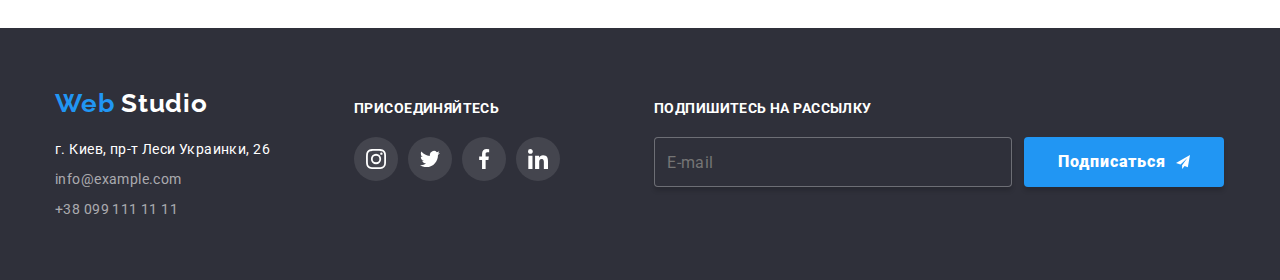
==== commit 42749fff: "Сделал портфолио" ====
--- a/portfolio.html
+++ b/portfolio.html
@@ -75,136 +75,263 @@
     <!--основная часть-->
     <main>
         <section class="portfolio">
-        <h2 class="is-hidden">Портфолио</h2>
-        <div class="container portfolio-div">
-            <ul class="portfolio-ul-item">
-                <li class="portfolio-li">
-                    <a href="/" class=><div class="portfolio-item">Все</div></a>
-                </li>
-                <li class="portfolio-li">
-                    <a href="/"><div class="portfolio-item">Веб-сайты</div></a>
-                </li>
-                <li class="portfolio-li">
-                    <a href="/"><div class="portfolio-item">Приложения</div></a>
-                </li>
-                <li class="portfolio-li">
-                    <a href="/"><div class="portfolio-item">Дизайн</div></a>
-                </li>
-                <li class="portfolio-li">
-                    <a href="/"><div class="portfolio-item">Маркетинг</div></a>
-                </li>
-            </ul>
-            <ul class="project-portfolio">
-                <li class="project-item">
-                    <a href="" class="project-link"> 
-                       <div class="project-div">
-                            <img src="./img/project1.jpg" alt="страница сайта"  width="368">
-                            <div class="project-span"> 
-                                Технокряк это современная площадка распространения коронавируса. Компании используют эту площадку для цифрового шпионажа и атак на защищенные сервера конкурентов.
-                            </div>
-                        </div>
-                    <h3 class="project-name">Технокряк</h3>
-                    <p class="project-value">Веб-сайт</p>
-                    </a>
-                </li>
-                <li class="project-item">
-                    <a href="" class="project-link">
-                        <div class="project-div">
-                            <img src="./img/project2.jpg" alt="спортсмены" width="368">
-                            <div class="project-span"> 
-                                Технокряк это современная площадка распространения коронавируса. Компании используют эту площадку для цифрового шпионажа и атак на защищенные сервера конкурентов.
-                            </div>
-                        </div>
-                        <h3 class="project-name">Постер New Orlean vs Golden Star</h3>
+            <h2 class="is-hidden">Портфолио</h2>
+            <div class="container portfolio-div">
+                <ul class="portfolio-ul-item">
+                    <li class="portfolio-li">
+                        <a href="/" class=><div class="portfolio-item">Все</div></a>
+                    </li>
+                    <li class="portfolio-li">
+                        <a href="/"><div class="portfolio-item">Веб-сайты</div></a>
+                    </li>
+                    <li class="portfolio-li">
+                        <a href="/"><div class="portfolio-item">Приложения</div></a>
+                    </li>
+                    <li class="portfolio-li">
+                        <a href="/"><div class="portfolio-item">Дизайн</div></a>
+                    </li>
+                    <li class="portfolio-li">
+                        <a href="/"><div class="portfolio-item">Маркетинг</div></a>
+                    </li>
+                </ul>
+                <ul class="project-portfolio">
+                    <li class="project-item">
+                        <a href="" class="project-link"> 
+                        <div class="project-div">
+                            <picture>
+                                <source media="(min-width: 1200px)" 
+                                srcset="./img/project1_1200@1x.jpg 1x, ./img/project1_1200@2x.jpg 2x"
+                                type="image/jpg"
+                                sizes="370">
+                                <source media="(min-width: 768px)" 
+                                srcset="./img/project1_768@1x.jpg 1x, ./img/project1_768@2x.jpg 2x"
+                                type="image/jpg"
+                                sizes="354">
+                                <source 
+                                srcset="./img/project1_480@1x.jpg 1x, ./img/project1_480@2x.jpg 2x"
+                                type="image/jpg"
+                                sizes="450">
+                                <img src="./img/project1_480@1x.jpg, ./img/project1_480@2x.jpg" alt="фото сайта">
+                            </picture>
+                                <div class="project-span"> 
+                                    Технокряк это современная площадка распространения коронавируса. Компании используют эту площадку для цифрового шпионажа и атак на защищенные сервера конкурентов.
+                                </div>
+                            </div>
+                        <h3 class="project-name">Технокряк</h3>
+                        <p class="project-value">Веб-сайт</p>
+                        </a>
+                    </li>
+                    <li class="project-item">
+                        <a href="" class="project-link">
+                            <div class="project-div">
+                                <picture>
+                                    <source media="(min-width: 1200px)" 
+                                    srcset="./img/project2_1200@1x.jpg 1x, ./img/project2_1200@2x.jpg 2x"
+                                    type="image/jpg"
+                                    sizes="370">
+                                    <source media="(min-width: 768px)" 
+                                    srcset="./img/project2_768@1x.jpg 1x, ./img/project2_768@2x.jpg 2x"
+                                    type="image/jpg"
+                                    sizes="354">
+                                    <source 
+                                    srcset="./img/project2_480@1x.jpg 1x, ./img/project2_480@2x.jpg 2x"
+                                    type="image/jpg"
+                                    sizes="450">
+                                    <img src="./img/project2_480@1x.jpg 1x, ./img/project2_480@2x.jpg 2x" alt="фото спортсменов">
+                                </picture>
+                                <div class="project-span"> 
+                                    Технокряк это современная площадка распространения коронавируса. Компании используют эту площадку для цифрового шпионажа и атак на защищенные сервера конкурентов.
+                                </div>
+                            </div>
+                            <h3 class="project-name-open">Постер New Orlean vs Golden Star</h3>
+                            <h3 class="project-name-hidden">Постер New Orlean vs Golden ...</h3>
+                            <p class="project-value">Дизайн</p>
+                        </a>
+                    </li>
+                    <li class="project-item">
+                        <a href="" class="project-link">
+                        <div class="project-div">
+                            <picture>
+                                <source media="(min-width: 1200px)" 
+                                srcset="./img/project3_1200@1x.jpg 1x, ./img/project3_1200@2x.jpg 2x"
+                                type="image/jpg"
+                                sizes="370">
+                                <source media="(min-width: 768px)" 
+                                srcset="./img/project3_768@1x.jpg 1x, ./img/project3_768@2x.jpg 2x"
+                                type="image/jpg"
+                                sizes="354">
+                                <source 
+                                srcset="./img/project3_480@1x.jpg 1x, ./img/project3_480@2x.jpg 2x"
+                                type="image/jpg"
+                                sizes="450">
+                                <img src="./img/project3_480@1x.jpg, ./img/project3_480@2x.jpg" alt="название ресторана">
+                            </picture>
+                            <div class="project-span"> 
+                                Технокряк это современная площадка распространения коронавируса. Компании используют эту площадку для цифрового шпионажа и атак на защищенные сервера конкурентов.
+                            </div>
+                        </div>
+                        <h3 class="project-name">Ресторан Seafood</h3>
+                        <p class="project-value">Приложение</p>
+                        </a>
+                    </li>
+                    <li class="project-item">
+                        <a href="" class="project-link">
+                        <div class="project-div">
+                            <picture>
+                                <source media="(min-width: 1200px)" 
+                                srcset="./img/project4_1200@1x.jpg 1x, ./img/project4_1200@2x.jpg 2x"
+                                type="image/jpg"
+                                sizes="370">
+                                <source media="(min-width: 768px)" 
+                                srcset="./img/project4_768@1x.jpg 1x, ./img/project4_768@2x.jpg 2x"
+                                type="image/jpg"
+                                sizes="354">
+                                <source 
+                                srcset="./img/project4_480@1x.jpg 1x, ./img/project4_480@2x.jpg 2x"
+                                type="image/jpg"
+                                sizes="450">
+                                <img src="./img/project4_480@1x.jpg, ./img/project4_480@2x.jpg" alt="картинка наушников">
+                            </picture>
+                            <div class="project-span"> 
+                                Технокряк это современная площадка распространения коронавируса. Компании используют эту площадку для цифрового шпионажа и атак на защищенные сервера конкурентов.
+                            </div>
+                        </div>
+                        <h3 class="project-name">Проект Prime</h3>
+                        <p class="project-value">Маркетинг</p>
+                        </a>
+                    </li>
+                    <li class="project-item">
+                        <a href="" class="project-link">
+                        <div class="project-div">
+                            <picture>
+                                <source media="(min-width: 1200px)" 
+                                srcset="./img/project5_1200@1x.jpg 1x, ./img/project5_1200@2x.jpg 2x"
+                                type="image/jpg"
+                                sizes="370">
+                                <source media="(min-width: 768px)" 
+                                srcset="./img/project5_768@1x.jpg 1x, ./img/project5_768@2x.jpg 2x"
+                                type="image/jpg"
+                                sizes="354">
+                                <source 
+                                srcset="./img/project5_480@1x.jpg 1x, ./img/project5_480@2x.jpg 2x"
+                                type="image/jpg"
+                                sizes="450">
+                                <img src="./img/project5_480@1x.jpg, ./img/project5_480@2x.jpg" alt="коробки">
+                            </picture>
+                            <div class="project-span"> 
+                                Технокряк это современная площадка распространения коронавируса. Компании используют эту площадку для цифрового шпионажа и атак на защищенные сервера конкурентов.
+                            </div>
+                        </div>
+                        <h3 class="project-name">Проект Boxes</h3>
+                        <p class="project-value">Приложение</p>
+                        </a>
+                    </li>
+                    <li class="project-item">
+                        <a href="" class="project-link">
+                        <div class="project-div">
+                            <picture>
+                                <source media="(min-width: 1200px)" 
+                                srcset="./img/project6_1200@1x.jpg 1x, ./img/project6_1200@2x.jpg 2x"
+                                type="image/jpg"
+                                sizes="370">
+                                <source media="(min-width: 768px)" 
+                                srcset="./img/project6_768@1x.jpg 1x, ./img/project6_768@2x.jpg 2x"
+                                type="image/jpg"
+                                sizes="354">
+                                <source 
+                                srcset="./img/project6_480@1x.jpg 1x, ./img/project6_480@2x.jpg 2x"
+                                type="image/jpg"
+                                sizes="450">
+                                <img src="./img/project6_480@1x.jpg, ./img/project6_480@2x.jpg" alt="страница сайта">
+                            </picture>
+                            <div class="project-span"> 
+                                Технокряк это современная площадка распространения коронавируса. Компании используют эту площадку для цифрового шпионажа и атак на защищенные сервера конкурентов.
+                            </div>
+                        </div>
+                        <h3 class="project-name">Inspiration has no Borders</h3>
+                        <p class="project-value">Веб-сайт</p>
+                        </a>
+                    </li>
+                    <li class="project-item">
+                        <a href="" class="project-link">
+                        <div class="project-div">
+                            <picture>
+                                <source media="(min-width: 1200px)" 
+                                srcset="./img/project7_1200@1x.jpg 1x, ./img/project7_1200@2x.jpg 2x"
+                                type="image/jpg"
+                                sizes="370">
+                                <source media="(min-width: 768px)" 
+                                srcset="./img/project7_768@1x.jpg 1x, ./img/project7_768@2x.jpg 2x"
+                                type="image/jpg"
+                                sizes="354">
+                                <source 
+                                srcset="./img/project7_480@1x.jpg 1x, ./img/project7_480@2x.jpg 2x"
+                                type="image/jpg"
+                                sizes="450">
+                                <img src="./img/project7_480@1x.jpg, ./img/project7_480@2x.jpg" alt="книга">
+                            </picture>
+                            <div class="project-span"> 
+                                Технокряк это современная площадка распространения коронавируса. Компании используют эту площадку для цифрового шпионажа и атак на защищенные сервера конкурентов.
+                            </div>
+                        </div>
+                        <h3 class="project-name">Издание Limited Edition</h3>
                         <p class="project-value">Дизайн</p>
-                    </a>
-                </li>
-                <li class="project-item">
-                    <a href="" class="project-link">
-                    <div class="project-div">
-                        <img src="./img/project3.jpg" alt="название расторана" width="368">
-                        <div class="project-span"> 
-                            Технокряк это современная площадка распространения коронавируса. Компании используют эту площадку для цифрового шпионажа и атак на защищенные сервера конкурентов.
-                        </div>
-                    </div>
-                    <h3 class="project-name">Ресторан Seafood</h3>
-                    <p class="project-value">Приложение</p>
-                    </a>
-                </li>
-                <li class="project-item">
-                    <a href="" class="project-link">
-                    <div class="project-div">
-                        <img src="./img/project4.jpg" alt="картинка чего-то" width="368">
-                        <div class="project-span"> 
-                            Технокряк это современная площадка распространения коронавируса. Компании используют эту площадку для цифрового шпионажа и атак на защищенные сервера конкурентов.
-                        </div>
-                    </div>
-                    <h3 class="project-name">Проект Prime</h3>
-                    <p class="project-value">Маркетинг</p>
-                    </a>
-                </li>
-                <li class="project-item">
-                    <a href="" class="project-link">
-                    <div class="project-div">
-                        <img src="./img/project5.jpg" alt="коробки" width="368">
-                        <div class="project-span"> 
-                            Технокряк это современная площадка распространения коронавируса. Компании используют эту площадку для цифрового шпионажа и атак на защищенные сервера конкурентов.
-                        </div>
-                    </div>
-                    <h3 class="project-name">Проект Boxes</h3>
-                    <p class="project-value">Приложение</p>
-                    </a>
-                </li>
-                <li class="project-item">
-                    <a href="" class="project-link">
-                    <div class="project-div">
-                        <img src="./img/project6.jpg" alt="страница сайта" width="368">
-                        <div class="project-span"> 
-                            Технокряк это современная площадка распространения коронавируса. Компании используют эту площадку для цифрового шпионажа и атак на защищенные сервера конкурентов.
-                        </div>
-                    </div>
-                    <h3 class="project-name">Inspiration has no Borders</h3>
-                    <p class="project-value">Веб-сайт</p>
-                    </a>
-                </li>
-                <li class="project-item">
-                    <a href="" class="project-link">
-                    <div class="project-div">
-                        <img src="./img/project7.jpg" alt="книга" width="368">
-                        <div class="project-span"> 
-                            Технокряк это современная площадка распространения коронавируса. Компании используют эту площадку для цифрового шпионажа и атак на защищенные сервера конкурентов.
-                        </div>
-                    </div>
-                    <h3 class="project-name">Издание Limited Edition</h3>
-                    <p class="project-value">Дизайн</p>
-                    </a>
-                </li>
-                <li class="project-item">
-                    <a href="" class="project-link">
-                    <div class="project-div">
-                        <img src="./img/project8.jpg" alt="название проекта" width="368">
-                        <div class="project-span"> 
-                            Технокряк это современная площадка распространения коронавируса. Компании используют эту площадку для цифрового шпионажа и атак на защищенные сервера конкурентов.
-                        </div>
-                    </div>
-                    <h3 class="project-name">Проект LAB</h3>
-                    <p class="project-value">Маркетинг</p>
-                    </a>
-                </li>
-                <li class="project-item">
-                    <a href="" class="project-link">
-                    <div class="project-div">
-                        <img src="./img/project9.jpg" alt="бизнесмен работает" width="368">
-                        <div class="project-span"> 
-                            Технокряк это современная площадка распространения коронавируса. Компании используют эту площадку для цифрового шпионажа и атак на защищенные сервера конкурентов.
-                        </div>
-                    </div>
-                    <h3 class="project-name">Growing Bisiness</h3>
-                    <p class="project-value">Приложение</p>
-                    </a>
-                </li>
-            </ul>
-        </div>
+                        </a>
+                    </li>
+                    <li class="project-item">
+                        <a href="" class="project-link">
+                        <div class="project-div">
+                            <picture>
+                                <source media="(min-width: 1200px)" 
+                                srcset="./img/project8_1200@1x.jpg 1x, ./img/project8_1200@2x.jpg 2x"
+                                type="image/jpg"
+                                sizes="370">
+                                <source media="(min-width: 768px)" 
+                                srcset="./img/project8_768@1x.jpg 1x, ./img/project8_768@2x.jpg 2x"
+                                type="image/jpg"
+                                sizes="354">
+                                <source 
+                                srcset="./img/project8_480@1x.jpg 1x, ./img/project8_480@2x.jpg 2x"
+                                type="image/jpg"
+                                sizes="450">
+                                <img src="./img/project8_480@1x.jpg, ./img/project8_480@2x.jpg" alt="название проекта">
+                            </picture>
+                            <div class="project-span"> 
+                                Технокряк это современная площадка распространения коронавируса. Компании используют эту площадку для цифрового шпионажа и атак на защищенные сервера конкурентов.
+                            </div>
+                        </div>
+                        <h3 class="project-name">Проект LAB</h3>
+                        <p class="project-value">Маркетинг</p>
+                        </a>
+                    </li>
+                    <li class="project-item">
+                        <a href="" class="project-link">
+                        <div class="project-div">
+                            <picture>
+                                <source media="(min-width: 1200px)" 
+                                srcset="./img/project9_1200@1x.jpg 1x, ./img/project9_1200@2x.jpg 2x"
+                                type="image/jpg"
+                                sizes="370">
+                                <source media="(min-width: 768px)" 
+                                srcset="./img/project9_768@1x.jpg 1x, ./img/project9_768@2x.jpg 2x"
+                                type="image/jpg"
+                                sizes="354">
+                                <source 
+                                srcset="./img/project9_480@1x.jpg 1x, ./img/project9_480@2x.jpg 2x"
+                                type="image/jpg"
+                                sizes="450">
+                                <img src="./img/project9_480@1x.jpg, ./img/project9_480@2x.jpg" alt="человек печатает">
+                            </picture>
+                            <div class="project-span"> 
+                                Технокряк это современная площадка распространения коронавируса. Компании используют эту площадку для цифрового шпионажа и атак на защищенные сервера конкурентов.
+                            </div>
+                        </div>
+                        <h3 class="project-name">Growing Bisiness</h3>
+                        <p class="project-value">Приложение</p>
+                        </a>
+                    </li>
+                </ul>
+            </div>
         </section> 
     </main>
     <!--подвал-->
@@ -284,5 +411,58 @@
         </div>
         <p class="footer-signature">2020 | Developed by GoIT Students</p>
     </footer>
+    <!--Модальное окно-->
+    <div data-modal class="backdrop is-hidden">
+        <div  class="popup">
+            <button data-modal-close class="popup-button">
+                <svg class="popup-close">
+                    <use href="./img/sprite3.svg#icon-Close"
+                    ></use>
+                </svg>
+            </button>
+            <h2 class="popup-text">Отправьте свои данные, мы вам перезвоним</h2>
+            <form action=" " class="form-popup">
+                <div class="div-popup">
+                    <input type="text" class="form-input" name="name" id="name" placeholder=" ">
+                    <label for="name" class="form-label">Имя</label>
+                        <svg class="form-svg">
+                            <use 
+                            href="./img/sprite3.svg#icon-person"
+                            ></use>
+                        </svg>
+                </div>
+                <div class="div-popup">
+                    <input type="text" class="form-input" name="tel" id="tel" placeholder=" ">
+                    <label for="tel" class="form-label">Телефон</label>
+                        <svg class="form-svg">
+                            <use 
+                            href="./img/sprite3.svg#icon-phone"
+                            ></use>
+                        </svg>
+                </div>
+                <div class="div-popup">
+                    <input type="text" class="form-input" name="email" id="email" placeholder=" ">
+                    <label for="email" class="form-label">Почта</label>
+                        <svg class="form-svg">
+                            <use 
+                            href="./img/sprite3.svg#icon-email"
+                            ></use>
+                        </svg>
+                </div>
+                <div class="div-comment">
+                    <textarea name="comment" id="comment" cols="30" rows="10" class="form-comment" placeholder=" "></textarea>
+                    <label for="comment" class="comment-label">Комментарий</label>
+                </div>
+                <div class="div-checkbox">
+                    <label class="checkbox-label"><input type="checkbox" name="checkbox" class="checkbox">
+                        <span class="form-span">
+                        </span>
+                        Соглашаюсь с рассылкой и принимаю <a href="" class="form-policy-link">Условия договора</a>
+                    </label>
+                </div>
+                <button type="submit" class="submit">Отправить</button>
+            </form>
+        </div>
+    </div> 
 </body> 
 </html>--- a/css/main.min.css
+++ b/css/main.min.css
@@ -1,2 +1,2 @@
-.logo,.logo-footer{display:inline-block;font-family:'Raleway', sans-serif;font-style:normal;font-weight:bold;letter-spacing:0.03em;-webkit-transition:color 250ms cubic-bezier(0.4, 0, 0.2, 1);transition:color 250ms cubic-bezier(0.4, 0, 0.2, 1)}.footer-address,.footer-address-contacts{font-style:normal;font-weight:normal;font-size:14px;line-height:21px;letter-spacing:0.03em}.doing-text,.feature-title,.footer-social-title,.footer-email-title{font-weight:bold;font-size:14px;line-height:16px;letter-spacing:0.03em;text-transform:uppercase}.feature-text{color:#757575;font-weight:normal;font-size:14px;line-height:24px;letter-spacing:0.03em}.team-name,.team-position{font-size:16px;line-height:19px;letter-spacing:0.03em;text-align:center}.doing-title,.our-title{font-weight:bold;font-size:36px;line-height:42px;letter-spacing:0.03em;text-align:center;color:#212121}html{-webkit-box-sizing:border-box;box-sizing:border-box}*,*::before,*::after{-webkit-box-sizing:inherit;box-sizing:inherit}body{font-family:'Roboto',  sans-serif;background-color:#fff;margin:0}a{text-decoration:none;margin:0}li{list-style:none;margin:0;padding:0}ul{padding:0;margin:0}img{display:block}p{margin:0}body.modal-open{overflow:hidden}img{display:block;max-width:100%;height:auto}.container{margin-right:auto;margin-left:auto;padding-right:15px;padding-left:15px}@media screen and (min-width: 480px){.container{width:480px}}@media screen and (min-width: 768px){.container{width:768px}}@media screen and (min-width: 1200px){.container{width:1200px}}.logo{color:#000;font-size:24px;line-height:28px;padding-top:16px;padding-bottom:16px;margin-right:auto}.logo:hover,.logo:focus{color:#2196f3}@media screen and (min-width: 768px){.logo{font-size:24px;line-height:28px;padding-top:26px;padding-bottom:26px;margin-right:81px}}@media screen and (min-width: 1200px){.logo{font-size:26px;line-height:31px;padding-top:24px;padding-bottom:25px;margin-right:85px}}.span-logo{color:#2196f3}.div-nav{display:-webkit-box;display:-ms-flexbox;display:flex}@media screen and (max-width: 767px){.div-nav{padding-top:60px;padding-bottom:60px;-webkit-box-pack:center;-ms-flex-pack:center;justify-content:center}}@media screen and (min-width: 768px){.div-nav{margin-right:auto}}.nav-link{display:inline-block;font-weight:500;font-size:18px;line-height:21px;letter-spacing:0.02em;color:#212121;-webkit-transition:color 250ms cubic-bezier(0.4, 0, 0.2, 1);transition:color 250ms cubic-bezier(0.4, 0, 0.2, 1)}.nav-link:hover,.nav-link:focus{color:#2196f3}@media screen and (min-width: 768px){.nav-link{font-size:14px;line-height:16px;padding-top:32px;padding-bottom:32px}}.div-nav-ul{display:-webkit-box;display:-ms-flexbox;display:flex}@media screen and (max-width: 767px){.div-nav-ul{-webkit-box-orient:vertical;-webkit-box-direction:normal;-ms-flex-direction:column;flex-direction:column}}@media screen and (max-width: 767px){.div-nav-li:not(:last-child)>a.nav-link{margin-bottom:40px}.div-nav-li>a.nav-link-active{margin-bottom:52px}}@media screen and (min-width: 768px){.div-nav-li:not(:last-child){margin-right:50px}}.nav-link-active{position:relative;display:inline-block;font-weight:500;font-size:18px;line-height:21px;letter-spacing:0.02em;color:#2196f3}@media screen and (min-width: 768px){.nav-link-active{font-size:14px;line-height:16px;padding-top:32px;padding-bottom:32px}}.nav-link-active::after{position:absolute;content:"";display:block;width:100%;height:4px;background-color:#2196f3;border-radius:2px}@media screen and (max-width: 767px){.nav-link-active::after{margin-top:8px}}@media screen and (min-width: 768px){.nav-link-active::after{bottom:0}}.div-mail{display:-webkit-box;display:-ms-flexbox;display:flex}@media screen and (max-width: 767px){.div-mail{-webkit-box-pack:center;-ms-flex-pack:center;justify-content:center}}.div-mail-ul{display:-webkit-box;display:-ms-flexbox;display:flex}@media screen and (max-width: 767px){.div-mail-ul{margin-bottom:60px}}@media screen and (max-width: 1199px){.div-mail-ul{-webkit-box-orient:vertical;-webkit-box-direction:normal;-ms-flex-direction:column;flex-direction:column}}@media screen and (min-width: 1200px){.div-mail-li:not(:last-child){margin-right:30px}}@media screen and (max-width: 767px){.div-mail-li:first-child{margin-bottom:16px}}@media screen and (min-width: 768px) and (max-width: 1199px){.div-mail-li:first-child{margin-bottom:10px}}@media screen and (min-width: 768px) and (max-width: 1199px){.mail-link{padding-top:21px}}.mail-link,.mail-link-tel{display:-webkit-inline-box;display:-ms-inline-flexbox;display:inline-flex;-webkit-box-align:center;-ms-flex-align:center;align-items:center;color:#757575;font-weight:500;font-size:18px;line-height:21px;letter-spacing:0.02em;-webkit-transition:color 250ms cubic-bezier(0.4, 0, 0.2, 1);transition:color 250ms cubic-bezier(0.4, 0, 0.2, 1)}.mail-link:hover,.mail-link:focus,.mail-link-tel:hover,.mail-link-tel:focus{color:#2196f3}@media screen and (min-width: 768px){.mail-link,.mail-link-tel{font-size:12px;line-height:14px}}@media screen and (min-width: 1200px){.mail-link,.mail-link-tel{font-size:14px;line-height:16px;padding-top:32px;padding-bottom:32px}}.mail-link:hover .icon-link,.mail-link:focus .icon-link,.mail-link-tel:hover .icon-link-tel,.mail-link-tel:focus .icon-link-tel{fill:#2196f3}.icon-link,.icon-link-tel{fill:#757575;margin-right:10px;-webkit-transition:fill 250ms cubic-bezier(0.4, 0, 0.2, 1);transition:fill 250ms cubic-bezier(0.4, 0, 0.2, 1)}@media screen and (min-width: 768px) and (max-width: 1199px){.icon-link,.icon-link-tel{margin-right:8px}}.icon-link{width:16px;height:11.2px}@media screen and (min-width: 768px) and (max-width: 1199px){.icon-link{width:14px;height:10px}}.icon-link-tel{width:10px;height:14.94px}@media screen and (min-width: 768px) and (max-width: 1199px){.icon-link-tel{width:10px;height:14px}}.doing-s{background-color:#fff;padding-top:94px;padding-bottom:94px}@media screen and (max-width: 1199px){.doing-s{display:none}}.doing-div{display:block}.doing-title{margin:0;margin-bottom:50px}.doing-ul{display:-webkit-box;display:-ms-flexbox;display:flex}.doing-li:not(:last-child){margin-right:30px}.doing{display:block}.doing-img{position:relative}.doing-background{position:absolute;bottom:0;background:rgba(47,48,58,0.8);border-radius:0px;width:370px;height:70px}.doing-text{text-align:center;color:#fff;padding-top:27px;padding-bottom:27px;margin:0}.feature-s{background-color:#fff;padding-top:60px;padding-bottom:60px}@media screen and (min-width: 768px){.feature-s{padding-top:60px;padding-bottom:60px}}@media screen and (min-width: 1200px){.feature-s{padding-top:94px;padding-bottom:94px}}.is-hidden{display:none;margin:0}.antenna{display:-webkit-box;display:-ms-flexbox;display:flex;-webkit-box-align:center;-ms-flex-align:center;align-items:center;-webkit-box-pack:center;-ms-flex-pack:center;justify-content:center;height:120px;background-color:#F5F4FA;border-radius:4px}.icon-antenna{width:70px;height:70px}.feature-title{padding-top:30px;margin:0;color:#212121}@media screen and (max-width: 767px){.feature-title{text-align:center}}.feature-text{text-align:start;padding-top:10px;padding-bottom:2px;margin:0}@media screen and (min-width: 768px){.feature-ul{display:-webkit-box;display:-ms-flexbox;display:flex;-ms-flex-wrap:wrap;flex-wrap:wrap}}@media screen and (min-width: 1200px){.feature-ul{display:-webkit-box;display:-ms-flexbox;display:flex}}@media screen and (max-width: 767px){.feature-li:not(:last-child){margin-bottom:30px}}@media screen and (min-width: 768px) and (max-width: 1200px){.feature-li{max-width:354px}.feature-li:nth-child(2n+1){margin-right:30px}.feature-li:nth-child(-n+2){margin-bottom:30px}}@media screen and (min-width: 1200px){.feature-li{max-width:270px}.feature-li:not(:last-child){margin-right:30px}}.footer{display:-webkit-box;display:-ms-flexbox;display:flex;-webkit-box-orient:vertical;-webkit-box-direction:normal;-ms-flex-direction:column;flex-direction:column;background-color:#2f303a}.div-footer{padding-top:60px;padding-bottom:60px}@media screen and (max-width: 767px){.div-footer{display:-webkit-box;display:-ms-flexbox;display:flex;-webkit-box-orient:vertical;-webkit-box-direction:normal;-ms-flex-direction:column;flex-direction:column}}@media screen and (min-width: 768px){.div-footer{display:-webkit-box;display:-ms-flexbox;display:flex;-ms-flex-wrap:wrap;flex-wrap:wrap}}@media screen and (min-width: 1200px){.div-footer{display:-webkit-box;display:-ms-flexbox;display:flex;-webkit-box-orient:horizontal;-webkit-box-direction:normal;-ms-flex-direction:row;flex-direction:row;padding-bottom:60px}}.footer-signature{display:-webkit-box;display:-ms-flexbox;display:flex;-webkit-box-pack:center;-ms-flex-pack:center;justify-content:center;text-align:center;font-weight:normal;font-size:12px;line-height:21px;letter-spacing:0.03em;color:rgba(255,255,255,0.4);padding-top:18px;padding-bottom:21px;margin:0;display:none}@media screen and (max-width: 767px){.div-address{margin-left:auto;margin-right:auto}}@media screen and (min-width: 768px){.div-address{margin-left:61px;margin-right:165px}}@media screen and (min-width: 1200px){.div-address{margin-right:69px;margin-left:0}}@media screen and (max-width: 1199px){.address-logo{display:-webkit-box;display:-ms-flexbox;display:flex;-webkit-box-flex:1;-ms-flex-positive:1;flex-grow:1;-webkit-box-pack:center;-ms-flex-pack:center;justify-content:center}}.logo-footer{font-size:24px;line-height:28px;color:#fff}.logo-footer:hover,.logo-footer:focus{color:#2196f3}@media screen and (min-width: 1200px){.logo-footer{font-size:26px;line-height:31px}}.logo-footer-part{color:#2196f3;margin:0}@media screen and (min-width: 1200px){.box-address{padding-right:15px}}.footer-address{display:-webkit-box;display:-ms-flexbox;display:flex;-webkit-box-orient:vertical;-webkit-box-direction:normal;-ms-flex-direction:column;flex-direction:column;color:#fff;padding-top:20px;margin:0}.footer-address-contacts{color:rgba(255,255,255,0.6);padding-top:8px;-webkit-transition:color 250ms cubic-bezier(0.4, 0, 0.2, 1);transition:color 250ms cubic-bezier(0.4, 0, 0.2, 1)}.footer-address-contacts:hover,.footer-address-contacts:focus{color:#2196f3}@media screen and (max-width: 1199px){.footer-address-contacts{display:-webkit-box;display:-ms-flexbox;display:flex;-webkit-box-flex:1;-ms-flex-positive:1;flex-grow:1;-webkit-box-pack:center;-ms-flex-pack:center;justify-content:center}}@media screen and (min-width: 1200px){.footer-address-contacts{display:inline-block;padding-top:9px}}.footer-social{display:-webkit-box;display:-ms-flexbox;display:flex;-webkit-box-orient:vertical;-webkit-box-direction:normal;-ms-flex-direction:column;flex-direction:column;-ms-flex-item-align:start;align-self:flex-start}@media screen and (max-width: 767px){.footer-social{-webkit-box-align:center;-ms-flex-align:center;align-items:center;margin-top:60px;margin-right:auto;margin-left:auto}}@media screen and (min-width: 768px){.footer-social{margin-top:5px}}@media screen and (min-width: 1200px){.footer-social{margin-right:94px;margin-top:12px}}.footer-social-title{color:#fff;margin:0}@media screen and (max-width: 1199px){.footer-social-title{display:-webkit-box;display:-ms-flexbox;display:flex;-webkit-box-pack:center;-ms-flex-pack:center;justify-content:center;-webkit-box-flex:1;-ms-flex-positive:1;flex-grow:1}}@media screen and (min-width: 1200px){.footer-social-title{display:inline-block;-webkit-box-pack:center;-ms-flex-pack:center;justify-content:center}}.footer-ul{display:-webkit-box;display:-ms-flexbox;display:flex}@media screen and (max-width: 1199px){.footer-ul{-webkit-box-pack:center;-ms-flex-pack:center;justify-content:center;padding-top:20px}}@media screen and (min-width: 1200px){.footer-ul{-webkit-box-orient:horizontal;-webkit-box-direction:normal;-ms-flex-direction:row;flex-direction:row;padding-top:21px}}.footer-li{display:-webkit-inline-box;display:-ms-inline-flexbox;display:inline-flex}.footer-li:not(:last-child){margin-right:10px}.icon-footer-instagram{width:20px;height:20px;fill:#fff}.footer-social-link{display:-webkit-inline-box;display:-ms-inline-flexbox;display:inline-flex;-webkit-box-align:center;-ms-flex-align:center;align-items:center;-webkit-box-pack:center;-ms-flex-pack:center;justify-content:center;width:44px;height:44px;border-radius:50%;background-color:rgba(255,255,255,0.1);-webkit-transition:background-color 250ms cubic-bezier(0.4, 0, 0.2, 1);transition:background-color 250ms cubic-bezier(0.4, 0, 0.2, 1)}.footer-social-link:hover,.footer-social-link:focus{background-color:#2196f3}@media screen and (max-width: 1199px){.footer-email-button{display:-webkit-box;display:-ms-flexbox;display:flex;-webkit-box-orient:vertical;-webkit-box-direction:normal;-ms-flex-direction:column;flex-direction:column;margin-top:60px;margin-right:auto;margin-left:auto}}@media screen and (min-width: 1200px){.footer-email-button{margin-top:12px}}.footer-email-title{color:#fff;margin:0;margin-bottom:20px}@media screen and (max-width: 1199px){.footer-email-title{display:-webkit-box;display:-ms-flexbox;display:flex;-webkit-box-flex:1;-ms-flex-positive:1;flex-grow:1;-webkit-box-pack:center;-ms-flex-pack:center;justify-content:center}}@media screen and (min-width: 1200px){.footer-email-title{margin-bottom:21px}}.email-button{display:-webkit-box;display:-ms-flexbox;display:flex;-webkit-box-orient:vertical;-webkit-box-direction:normal;-ms-flex-direction:column;flex-direction:column}@media screen and (min-width: 1200px){.email-button{-webkit-box-orient:horizontal;-webkit-box-direction:normal;-ms-flex-direction:row;flex-direction:row}}.footer-email{width:450px;height:50px;color:rgba(255,255,255,0.6);letter-spacing:0.03em;font-weight:normal;font-size:16px;line-height:20px;display:-webkit-box;display:-ms-flexbox;display:flex;-webkit-box-align:center;-ms-flex-align:center;align-items:center;border:1px solid rgba(255,255,255,0.3);-webkit-box-shadow:0px 4px 4px rgba(0,0,0,0.15);box-shadow:0px 4px 4px rgba(0,0,0,0.15);background:#2f303a;border-radius:4px;padding-right:12px;padding-left:12px}@media screen and (max-width: 1199px){.footer-email{margin-bottom:20px}}@media screen and (min-width: 1200px){.footer-email{margin-right:12px;line-height:30px;width:358px}}.footer-button{background-color:#2196f3;color:#fff;width:200px;height:50px;font-weight:900;font-size:16px;line-height:30px;display:-webkit-inline-box;display:-ms-inline-flexbox;display:inline-flex;-webkit-box-orient:horizontal;-webkit-box-direction:normal;-ms-flex-direction:row;flex-direction:row;-webkit-box-pack:center;-ms-flex-pack:center;justify-content:center;-webkit-box-align:center;-ms-flex-align:center;align-items:center;text-align:center;letter-spacing:0.06em;-webkit-box-shadow:0px 4px 4px rgba(0,0,0,0.15);box-shadow:0px 4px 4px rgba(0,0,0,0.15);border-radius:4px;border:none;-webkit-transition:background-color 250ms cubic-bezier(0.4, 0, 0.2, 1);transition:background-color 250ms cubic-bezier(0.4, 0, 0.2, 1)}@media screen and (max-width: 1199px){.footer-button{margin-right:auto;margin-left:auto}}.icon-footer-button{width:24px;height:24px;padding-left:10px}.header{position:relative;background-color:#fff}.nav{display:-webkit-box;display:-ms-flexbox;display:flex}.menu-button{display:-webkit-inline-box;display:-ms-inline-flexbox;display:inline-flex;margin:0;padding:0;border:0;padding-top:18px;padding-bottom:18px;background-color:transparent}@media screen and (min-width: 768px){.menu-button{display:none}}.menu-button .icon-crose{display:none}.menu-button.is-open .icon-crose{display:block}.menu-button.is-open .icon-menu{display:none}.menu-container{background-color:#ffffff}@media screen and (max-width: 767px){.menu-container{display:none;position:absolute;top:100%;left:0;width:100%;text-align:center;-webkit-box-shadow:0px 4px 8px rgba(0,0,0,0.04),0px 2px 4px rgba(0,0,0,0.08),0px 1px 3px rgba(0,0,0,0.16);box-shadow:0px 4px 8px rgba(0,0,0,0.04),0px 2px 4px rgba(0,0,0,0.08),0px 1px 3px rgba(0,0,0,0.16)}.menu-container.is-open{display:block;border-top:1px solid #ECECEC}}@media screen and (min-width: 768px){.menu-container{display:-webkit-box;display:-ms-flexbox;display:flex;-webkit-box-flex:1;-ms-flex-positive:1;flex-grow:1;-webkit-box-pack:justify;-ms-flex-pack:justify;justify-content:space-between}}.icon-menu,.icon-crose{fill:#000;-webkit-transition:fill 250ms cubic-bezier(0.4, 0, 0.2, 1);transition:fill 250ms cubic-bezier(0.4, 0, 0.2, 1)}.icon-menu:hover,.icon-menu:focus,.icon-crose:hover,.icon-crose:focus{fill:#2196f3}.main-container{max-width:1600px;height:400px;margin-left:auto;margin-right:auto;background-color:rgba(47,48,58,0.8);background-image:-webkit-gradient(linear, left top, right top, from(rgba(47,48,58,0.8)), to(rgba(47,48,58,0.8))),url("../img/Header480@1x.jpg");background-image:linear-gradient(to right, rgba(47,48,58,0.8), rgba(47,48,58,0.8)),url("../img/Header480@1x.jpg");background-repeat:no-repeat;background-position:center;background-size:cover}@media screen and (min-width: 1200px){.main-container{height:600px}}@media screen and (min-device-pixel-ratio: 2), screen and (-webkit-min-device-pixel-ratio: 2), screen and (min-resolution: 192dpi), screen and (min-resolution: 2dppx){.main-container{background-image:-webkit-gradient(linear, left top, right top, from(rgba(47,48,58,0.8)), to(rgba(47,48,58,0.8))),url("../img/Header480@2x.jpg");background-image:linear-gradient(to right, rgba(47,48,58,0.8), rgba(47,48,58,0.8)),url("../img/Header480@2x.jpg")}}@media screen and (min-width: 480px){.main-container{background-image:-webkit-gradient(linear, left top, right top, from(rgba(47,48,58,0.8)), to(rgba(47,48,58,0.8))),url("../img/Header768@1x.jpg");background-image:linear-gradient(to right, rgba(47,48,58,0.8), rgba(47,48,58,0.8)),url("../img/Header768@1x.jpg")}}@media screen and (min-width: 480px) and (min-device-pixel-ratio: 2), screen and (min-width: 480px) and (-webkit-min-device-pixel-ratio: 2), screen and (min-width: 480px) and (min-resolution: 192dpi), screen and (min-width: 480px) and (min-resolution: 2dppx){.main-container{background-image:-webkit-gradient(linear, left top, right top, from(rgba(47,48,58,0.8)), to(rgba(47,48,58,0.8))),url("../img/Header768@2x.jpg");background-image:linear-gradient(to right, rgba(47,48,58,0.8), rgba(47,48,58,0.8)),url("../img/Header768@2x.jpg")}}@media screen and (min-width: 768px){.main-container{background-image:-webkit-gradient(linear, left top, right top, from(rgba(47,48,58,0.8)), to(rgba(47,48,58,0.8))),url("../img/Header1200@1x.jpg");background-image:linear-gradient(to right, rgba(47,48,58,0.8), rgba(47,48,58,0.8)),url("../img/Header1200@1x.jpg")}}@media screen and (min-width: 768px) and (min-device-pixel-ratio: 2), screen and (min-width: 768px) and (-webkit-min-device-pixel-ratio: 2), screen and (min-width: 768px) and (min-resolution: 192dpi), screen and (min-width: 768px) and (min-resolution: 2dppx){.main-container{background-image:-webkit-gradient(linear, left top, right top, from(rgba(47,48,58,0.8)), to(rgba(47,48,58,0.8))),url("../img/Header1200@2x.jpg");background-image:linear-gradient(to right, rgba(47,48,58,0.8), rgba(47,48,58,0.8)),url("../img/Header1200@2x.jpg")}}.main-div{padding-top:118px;padding-bottom:118px}@media screen and (min-width: 1200px){.main-div{padding-top:200px;padding-bottom:200px}}.main-title{font-weight:900;font-size:26px;line-height:42px;letter-spacing:0.06em;text-transform:uppercase;text-align:center;color:#fff;padding-bottom:30px;margin:0}@media screen and (min-width: 1200px){.main-title{font-size:44px;line-height:60px}}.button{display:-webkit-box;display:-ms-flexbox;display:flex;font-family:'Roboto',  sans-serif;font-style:normal;font-weight:bold;font-size:16px;line-height:30px;letter-spacing:0.06em;color:#fff;width:200px;height:50px;-webkit-box-align:center;-ms-flex-align:center;align-items:center;-webkit-box-pack:center;-ms-flex-pack:center;justify-content:center;background-color:#2196f3;-webkit-box-shadow:0px 4px 4px rgba(0,0,0,0.15);box-shadow:0px 4px 4px rgba(0,0,0,0.15);border:none;border-radius:4px;margin:auto;-webkit-transition-property:background-color;transition-property:background-color;-webkit-transition-duration:250ms;transition-duration:250ms;-webkit-transition-timing-function:cubic-bezier(0.4, 0, 0.2, 1);transition-timing-function:cubic-bezier(0.4, 0, 0.2, 1)}.button:hover,.button:focus{background-color:#188ce8}.backdrop{position:fixed;top:0;left:0;width:100%;height:100%;background-color:rgba(0,0,0,0.2);overflow-y:scroll}.backdrop.is-hidden{display:none;pointer-events:none}.popup{position:absolute;top:50%;left:50%;-webkit-transform:translate(-50%, -50%);transform:translate(-50%, -50%);background-color:#fff}.popup-close{width:11px;height:11px;fill:#000}.popup-button{position:absolute;top:8px;right:8px;-webkit-box-align:center;-ms-flex-align:center;align-items:center;-webkit-box-pack:center;-ms-flex-pack:center;justify-content:center;background-color:#fff;width:30px;height:30px;border-radius:50%;border:1px solid rgba(0,0,0,0.1)}.popup-button:hover .popup-close,.popup-button:focus .popup-close{fill:#2196f3}.popup-text{font-weight:bold;font-size:20px;line-height:23px;text-align:center;letter-spacing:0.03em;color:#212121;padding-top:40px;margin:0;margin-bottom:30px}.form-popup{width:448px;margin-left:40px;margin-right:40px}.div-popup{position:relative;margin-bottom:28px;display:-webkit-box;display:-ms-flexbox;display:flex;-webkit-box-orient:vertical;-webkit-box-direction:normal;-ms-flex-direction:column;flex-direction:column}.div-comment{position:relative;margin-bottom:20px;display:-webkit-box;display:-ms-flexbox;display:flex;-webkit-box-orient:vertical;-webkit-box-direction:normal;-ms-flex-direction:column;flex-direction:column}.div-checkbox{position:relative;margin-bottom:30px;display:-webkit-box;display:-ms-flexbox;display:flex;-webkit-box-orient:vertical;-webkit-box-direction:normal;-ms-flex-direction:column;flex-direction:column}.form-input{width:100%;height:40px;margin:0;font:inherit;border:1px solid rgba(33,33,33,0.2);border-radius:4px;padding-left:42px}.form-svg{position:absolute;top:14px;left:19px;width:12px;height:12px;fill:#212121;-webkit-transition:fill 250ms cubic-bezier(0.4, 0, 0.2, 1);transition:fill 250ms cubic-bezier(0.4, 0, 0.2, 1)}.form-label{position:absolute;top:12px;left:42px;font-weight:normal;font-size:14px;line-height:16px;letter-spacing:0.01em;color:#757575;-webkit-transition:color 250ms cubic-bezier(0.4, 0, 0.2, 1),-webkit-transform 250ms cubic-bezier(0.4, 0, 0.2, 1);transition:color 250ms cubic-bezier(0.4, 0, 0.2, 1),-webkit-transform 250ms cubic-bezier(0.4, 0, 0.2, 1);transition:transform 250ms cubic-bezier(0.4, 0, 0.2, 1),color 250ms cubic-bezier(0.4, 0, 0.2, 1);transition:transform 250ms cubic-bezier(0.4, 0, 0.2, 1),color 250ms cubic-bezier(0.4, 0, 0.2, 1),-webkit-transform 250ms cubic-bezier(0.4, 0, 0.2, 1)}.form-input:focus+.form-label,.form-input:not(:placeholder-shown)+.form-label{color:#2196f3;-webkit-transform:translateY(-32px) translateX(-26px);transform:translateY(-32px) translateX(-26px)}.form-input:placeholder-shown{background-color:#fff}.form-input:focus ~ .form-svg{fill:#2196f3}.form-comment{width:100%;height:120px;font:inherit;border:1px solid rgba(33,33,33,0.2);border-radius:4px;padding:12px 16px}.comment-label{position:absolute;top:12px;left:16px;font-weight:normal;font-size:14px;line-height:16px;letter-spacing:0.01em;color:#757575;-webkit-transition:color 250ms cubic-bezier(0.4, 0, 0.2, 1),-webkit-transform 250ms cubic-bezier(0.4, 0, 0.2, 1);transition:color 250ms cubic-bezier(0.4, 0, 0.2, 1),-webkit-transform 250ms cubic-bezier(0.4, 0, 0.2, 1);transition:transform 250ms cubic-bezier(0.4, 0, 0.2, 1),color 250ms cubic-bezier(0.4, 0, 0.2, 1);transition:transform 250ms cubic-bezier(0.4, 0, 0.2, 1),color 250ms cubic-bezier(0.4, 0, 0.2, 1),-webkit-transform 250ms cubic-bezier(0.4, 0, 0.2, 1)}.form-comment:focus+.comment-label,.form-comment:not(:placeholder-shown)+.comment-label{color:#2196f3;-webkit-transform:translateY(-32px) translateX(-26px);transform:translateY(-32px) translateX(-26px)}.checkbox-label{display:-webkit-box;display:-ms-flexbox;display:flex;-webkit-box-align:center;-ms-flex-align:center;align-items:center;font-weight:normal;font-size:14px;line-height:24px;letter-spacing:0.03em;color:#757575}.checkbox{position:absolute;width:1px;height:1px;margin:-1px;border:0;padding:0;clip:rect(0 0 0 0);overflow:hidden}.form-policy-link{display:-webkit-inline-box;display:-ms-inline-flexbox;display:inline-flex;text-decoration:underline;color:#2196f3;font-weight:normal;font-size:14px;line-height:24px;letter-spacing:0.03em;padding-left:4px}.form-span{display:inline-block;width:16px;height:15px;margin:0;background-color:#fff;margin-right:8px;border-radius:2px;border:2px solid #212121;-webkit-transition:background-color 250ms cubic-bezier(0.4, 0, 0.2, 1);transition:background-color 250ms cubic-bezier(0.4, 0, 0.2, 1)}.checkbox:checked+.form-span{border-color:#2196f3;background-color:#2196f3;background-image:url("../img/check.svg");background-repeat:no-repeat;background-size:contain;background-origin:border-box}.submit{display:-webkit-box;display:-ms-flexbox;display:flex;-webkit-box-align:center;-ms-flex-align:center;align-items:center;-webkit-box-pack:center;-ms-flex-pack:center;justify-content:center;text-align:center;font-weight:bold;font-size:16px;line-height:30px;letter-spacing:0.06em;color:#fff;background-color:#2196f3;border:none;border-radius:4px;width:200px;height:50px;margin-right:auto;margin-left:auto;margin-bottom:40px;-webkit-transition:background-color 250ms cubic-bezier(0.4, 0, 0.2, 1);transition:background-color 250ms cubic-bezier(0.4, 0, 0.2, 1)}.submit:hover,.submit:focus{background-color:#188ce8}.our-clients{display:block}.our-title{margin:0;margin-bottom:50px}.our-ul{display:-webkit-box;display:-ms-flexbox;display:flex;-ms-flex-wrap:wrap;flex-wrap:wrap}@media screen and (max-width: 479px){.our-li{margin-left:auto;margin-right:auto}.our-li:not(:last-child){margin-bottom:30px}}@media screen and (min-width: 480px) and (max-width: 767px){.our-li:nth-child(2n+1){margin-right:30px}.our-li:nth-child(-n+4){margin-bottom:30px}}@media screen and (min-width: 768px){.our-li:not(:nth-child(3n)){margin-right:30px}.our-li:nth-child(-n+3){margin-bottom:30px}}@media screen and (min-width: 1200px){.our-li:not(:last-child){margin-right:30px}}.our-div-logo{display:-webkit-box;display:-ms-flexbox;display:flex;-webkit-box-align:center;-ms-flex-align:center;align-items:center;-webkit-box-pack:center;-ms-flex-pack:center;justify-content:center;border:1px solid #afb1b8;border-radius:4px;height:90px;-webkit-transition:border 250ms cubic-bezier(0.4, 0, 0.2, 1);transition:border 250ms cubic-bezier(0.4, 0, 0.2, 1);width:210px}@media screen and (min-width: 768px){.our-div-logo{width:226px}}@media screen and (min-width: 1200px){.our-div-logo{width:170px}}.logo1{width:44.27px;height:49.23px}.logo2{width:40px;height:52px}.logo3{width:41px;height:42.6px}.logo4{width:79.66px;height:42.02px}.logo5{width:59px;height:47px}.logo6{width:88.48px;height:45.44px}.logo-style{fill:#afb1b8;-webkit-transition:fill 250ms cubic-bezier(0.4, 0, 0.2, 1);transition:fill 250ms cubic-bezier(0.4, 0, 0.2, 1)}.our-link:hover .logo-style,.our-link:focus .logo-style{fill:#2196f3}.our-link:hover .our-div-logo,.our-link:focus .our-div-logo{border:1px solid #2196f3}.our-team{background-color:#F5F4FA;padding-top:60px;padding-bottom:60px}@media screen and (min-width: 1200px){.our-team{padding-top:94px;padding-bottom:94px}}.team{display:block;background:#F5F4FA}.team-title{font-weight:bold;font-size:28px;line-height:33px;letter-spacing:0.03em;text-align:center;color:#212121;margin:0;margin-bottom:30px}@media screen and (min-width: 1200px){.team-title{font-size:36px;line-height:42px;margin-bottom:50px}}.team-ul{display:-webkit-box;display:-ms-flexbox;display:flex}@media screen and (max-width: 768px){.team-ul{-webkit-box-orient:vertical;-webkit-box-direction:normal;-ms-flex-direction:column;flex-direction:column}}@media screen and (min-width: 768px){.team-ul{display:-webkit-box;display:-ms-flexbox;display:flex;-ms-flex-wrap:wrap;flex-wrap:wrap}}.team-li{background-color:#fff;-webkit-box-shadow:0px 2px 1px rgba(0,0,0,0.2),0px 1px 1px rgba(0,0,0,0.14),0px 1px 3px rgba(0,0,0,0.12);box-shadow:0px 2px 1px rgba(0,0,0,0.2),0px 1px 1px rgba(0,0,0,0.14),0px 1px 3px rgba(0,0,0,0.12)}@media screen and (max-width: 767px){.team-li:not(:last-child){margin-bottom:30px}}@media screen and (min-width: 768px) and (max-width: 1200px){.team-li{-ms-flex-preferred-size:354px;flex-basis:354px}.team-li:nth-child(2n+1){margin-right:30px}.team-li:nth-child(-n+2){margin-bottom:30px}}@media screen and (min-width: 1200px){.team-li{-ms-flex-preferred-size:270px;flex-basis:270px}.team-li:not(:last-child){margin-right:30px}}.team-name{font-weight:500;color:#212121;margin:0;padding-top:30px}.team-position{font-weight:normal;color:#757575;margin:0;padding-top:10px}.team-social{display:-webkit-box;display:-ms-flexbox;display:flex;-webkit-box-pack:center;-ms-flex-pack:center;justify-content:center;padding-top:16px;padding-bottom:24px}.team-social-network{display:-webkit-inline-box;display:-ms-inline-flexbox;display:inline-flex}.team-social-network:not(:last-child){margin-right:10px}.team-link{display:-webkit-inline-box;display:-ms-inline-flexbox;display:inline-flex;-webkit-box-align:center;-ms-flex-align:center;align-items:center;-webkit-box-pack:center;-ms-flex-pack:center;justify-content:center;height:44px;width:44px;background-color:#fff;border-radius:50%;-webkit-transition:background-color 250ms cubic-bezier(0.4, 0, 0.2, 1);transition:background-color 250ms cubic-bezier(0.4, 0, 0.2, 1)}.team-link:hover,.team-link:focus{background-color:#2196f3}.icon-instagram{width:20px;height:20px;fill:#afb1b8;-webkit-transition:fill 250ms cubic-bezier(0.4, 0, 0.2, 1);transition:fill 250ms cubic-bezier(0.4, 0, 0.2, 1)}.team-link:hover .icon-instagram,.team-link:focus .icon-instagram{fill:#fff}.portfolio{background-color:#fff;padding-top:93px;padding-bottom:94px}.portfolio-div{display:block}.portfolio-ul-item{display:-webkit-box;display:-ms-flexbox;display:flex;-webkit-box-orient:horizontal;-webkit-box-direction:normal;-ms-flex-direction:row;flex-direction:row;-webkit-box-pack:center;-ms-flex-pack:center;justify-content:center;margin-bottom:50px}.portfolio-item{background-color:#F5F4FA;border-radius:4px;color:#212121;font-weight:500;font-size:16px;line-height:26px;letter-spacing:0.03em;-webkit-box-align:center;-ms-flex-align:center;align-items:center;padding-top:6px;padding-right:22px;padding-bottom:6px;padding-left:22px;-webkit-transition:color 250ms cubic-bezier(0.4, 0, 0.2, 1),background-color 250ms cubic-bezier(0.4, 0, 0.2, 1);transition:color 250ms cubic-bezier(0.4, 0, 0.2, 1),background-color 250ms cubic-bezier(0.4, 0, 0.2, 1)}.portfolio-item:hover,.portfolio-item:focus{background-color:#2196f3;color:#fff}.portfolio-li:not(:last-child){margin-right:8px}.project-portfolio{display:-webkit-box;display:-ms-flexbox;display:flex;-ms-flex-wrap:wrap;flex-wrap:wrap}.project-item{margin-right:30px;margin-bottom:30px;background:#fff;border:1px solid #EEEEEE;-webkit-box-shadow:none;box-shadow:none;-webkit-transition:-webkit-box-shadow 250ms cubic-bezier(0.4, 0, 0.2, 1);transition:-webkit-box-shadow 250ms cubic-bezier(0.4, 0, 0.2, 1);transition:box-shadow 250ms cubic-bezier(0.4, 0, 0.2, 1);transition:box-shadow 250ms cubic-bezier(0.4, 0, 0.2, 1), -webkit-box-shadow 250ms cubic-bezier(0.4, 0, 0.2, 1)}.project-item:hover,.project-item:focus{-webkit-box-shadow:1px 4px 6px rgba(0,0,0,0.16),0px 4px 4px rgba(0,0,0,0.06),0px 1px 1px rgba(0,0,0,0.12);box-shadow:1px 4px 6px rgba(0,0,0,0.16),0px 4px 4px rgba(0,0,0,0.06),0px 1px 1px rgba(0,0,0,0.12)}.project-item:nth-child(3n){margin-right:0}.project-item:nth-last-child(-n+3){margin-bottom:0}.project-name{color:#212121;font-weight:bold;font-size:18px;line-height:36px;letter-spacing:0.06em;padding-top:20px;padding-left:24px;padding-right:24px}.project-value{color:#757575;font-weight:normal;font-size:16px;line-height:30px;letter-spacing:0.03em;padding-top:4px;padding-right:24px;padding-left:24px;padding-bottom:20px}.project-name,.project-value{margin:0}.project-div{position:relative;overflow:hidden}.project-span{position:absolute;display:-webkit-box;display:-ms-flexbox;display:flex;-webkit-box-align:center;-ms-flex-align:center;align-items:center;background-color:rgba(33,150,243,0.9);opacity:0;bottom:0;top:0;width:100%;height:100%;font-weight:normal;font-size:18px;line-height:28px;letter-spacing:0.03em;color:#fff;padding-left:24px;padding-right:24px;-webkit-transform:translateY(100%);transform:translateY(100%);-webkit-transition:opacity 250ms cubic-bezier(0.4, 0, 0.2, 1),-webkit-transform 250ms cubic-bezier(0.4, 0, 0.2, 1);transition:opacity 250ms cubic-bezier(0.4, 0, 0.2, 1),-webkit-transform 250ms cubic-bezier(0.4, 0, 0.2, 1);transition:transform 250ms cubic-bezier(0.4, 0, 0.2, 1),opacity 250ms cubic-bezier(0.4, 0, 0.2, 1);transition:transform 250ms cubic-bezier(0.4, 0, 0.2, 1),opacity 250ms cubic-bezier(0.4, 0, 0.2, 1),-webkit-transform 250ms cubic-bezier(0.4, 0, 0.2, 1)}.project-link:hover .project-span,.project-link:focus .project-span{opacity:1;-webkit-transform:translateY(0);transform:translateY(0)}
+.logo,.logo-footer{display:inline-block;font-family:'Raleway', sans-serif;font-style:normal;font-weight:bold;letter-spacing:0.03em;-webkit-transition:color 250ms cubic-bezier(0.4, 0, 0.2, 1);transition:color 250ms cubic-bezier(0.4, 0, 0.2, 1)}.footer-address,.footer-address-contacts{font-style:normal;font-weight:normal;font-size:14px;line-height:21px;letter-spacing:0.03em}.doing-text,.feature-title,.footer-social-title,.footer-email-title{font-weight:bold;font-size:14px;line-height:16px;letter-spacing:0.03em;text-transform:uppercase}.feature-text{color:#757575;font-weight:normal;font-size:14px;line-height:24px;letter-spacing:0.03em}.team-name,.team-position{font-size:16px;line-height:19px;letter-spacing:0.03em;text-align:center}.doing-title,.our-title{font-weight:bold;font-size:36px;line-height:42px;letter-spacing:0.03em;text-align:center;color:#212121}html{-webkit-box-sizing:border-box;box-sizing:border-box}*,*::before,*::after{-webkit-box-sizing:inherit;box-sizing:inherit}body{font-family:'Roboto',  sans-serif;background-color:#fff;margin:0}a{text-decoration:none;margin:0}li{list-style:none;margin:0;padding:0}ul{padding:0;margin:0}img{display:block}p{margin:0}body.modal-open{overflow:hidden}img{display:block;max-width:100%;height:auto}.container{margin-right:auto;margin-left:auto;padding-right:15px;padding-left:15px}@media screen and (min-width: 480px){.container{width:480px}}@media screen and (min-width: 768px){.container{width:768px}}@media screen and (min-width: 1200px){.container{width:1200px}}.logo{color:#000;font-size:24px;line-height:28px;padding-top:16px;padding-bottom:16px;margin-right:auto}.logo:hover,.logo:focus{color:#2196f3}@media screen and (min-width: 768px){.logo{font-size:24px;line-height:28px;padding-top:26px;padding-bottom:26px;margin-right:81px}}@media screen and (min-width: 1200px){.logo{font-size:26px;line-height:31px;padding-top:24px;padding-bottom:25px;margin-right:85px}}.span-logo{color:#2196f3}.div-nav{display:-webkit-box;display:-ms-flexbox;display:flex}@media screen and (max-width: 767px){.div-nav{padding-top:60px;padding-bottom:60px;-webkit-box-pack:center;-ms-flex-pack:center;justify-content:center}}@media screen and (min-width: 768px){.div-nav{margin-right:auto}}.nav-link{display:inline-block;font-weight:500;font-size:18px;line-height:21px;letter-spacing:0.02em;color:#212121;-webkit-transition:color 250ms cubic-bezier(0.4, 0, 0.2, 1);transition:color 250ms cubic-bezier(0.4, 0, 0.2, 1)}.nav-link:hover,.nav-link:focus{color:#2196f3}@media screen and (min-width: 768px){.nav-link{font-size:14px;line-height:16px;padding-top:32px;padding-bottom:32px}}.div-nav-ul{display:-webkit-box;display:-ms-flexbox;display:flex}@media screen and (max-width: 767px){.div-nav-ul{-webkit-box-orient:vertical;-webkit-box-direction:normal;-ms-flex-direction:column;flex-direction:column}}@media screen and (max-width: 767px){.div-nav-li:not(:last-child)>a.nav-link{margin-bottom:40px}.div-nav-li>a.nav-link-active{margin-bottom:52px}}@media screen and (min-width: 768px){.div-nav-li:not(:last-child){margin-right:50px}}.nav-link-active{position:relative;display:inline-block;font-weight:500;font-size:18px;line-height:21px;letter-spacing:0.02em;color:#2196f3}@media screen and (min-width: 768px){.nav-link-active{font-size:14px;line-height:16px;padding-top:32px;padding-bottom:32px}}.nav-link-active::after{position:absolute;content:"";display:block;width:100%;height:4px;background-color:#2196f3;border-radius:2px}@media screen and (max-width: 767px){.nav-link-active::after{margin-top:8px}}@media screen and (min-width: 768px){.nav-link-active::after{bottom:0}}.div-mail{display:-webkit-box;display:-ms-flexbox;display:flex}@media screen and (max-width: 767px){.div-mail{-webkit-box-pack:center;-ms-flex-pack:center;justify-content:center}}.div-mail-ul{display:-webkit-box;display:-ms-flexbox;display:flex}@media screen and (max-width: 767px){.div-mail-ul{margin-bottom:60px}}@media screen and (max-width: 1199px){.div-mail-ul{-webkit-box-orient:vertical;-webkit-box-direction:normal;-ms-flex-direction:column;flex-direction:column}}@media screen and (min-width: 1200px){.div-mail-li:not(:last-child){margin-right:30px}}@media screen and (max-width: 767px){.div-mail-li:first-child{margin-bottom:16px}}@media screen and (min-width: 768px) and (max-width: 1199px){.div-mail-li:first-child{margin-bottom:10px}}@media screen and (min-width: 768px) and (max-width: 1199px){.mail-link{padding-top:21px}}.mail-link,.mail-link-tel{display:-webkit-inline-box;display:-ms-inline-flexbox;display:inline-flex;-webkit-box-align:center;-ms-flex-align:center;align-items:center;color:#757575;font-weight:500;font-size:18px;line-height:21px;letter-spacing:0.02em;-webkit-transition:color 250ms cubic-bezier(0.4, 0, 0.2, 1);transition:color 250ms cubic-bezier(0.4, 0, 0.2, 1)}.mail-link:hover,.mail-link:focus,.mail-link-tel:hover,.mail-link-tel:focus{color:#2196f3}@media screen and (min-width: 768px){.mail-link,.mail-link-tel{font-size:12px;line-height:14px}}@media screen and (min-width: 1200px){.mail-link,.mail-link-tel{font-size:14px;line-height:16px;padding-top:32px;padding-bottom:32px}}.mail-link:hover .icon-link,.mail-link:focus .icon-link,.mail-link-tel:hover .icon-link-tel,.mail-link-tel:focus .icon-link-tel{fill:#2196f3}.icon-link,.icon-link-tel{fill:#757575;margin-right:10px;-webkit-transition:fill 250ms cubic-bezier(0.4, 0, 0.2, 1);transition:fill 250ms cubic-bezier(0.4, 0, 0.2, 1)}@media screen and (min-width: 768px) and (max-width: 1199px){.icon-link,.icon-link-tel{margin-right:8px}}.icon-link{width:16px;height:11.2px}@media screen and (min-width: 768px) and (max-width: 1199px){.icon-link{width:14px;height:10px}}.icon-link-tel{width:10px;height:14.94px}@media screen and (min-width: 768px) and (max-width: 1199px){.icon-link-tel{width:10px;height:14px}}.doing-s{background-color:#fff;padding-top:94px;padding-bottom:94px}@media screen and (max-width: 1199px){.doing-s{display:none}}.doing-div{display:block}.doing-title{margin:0;margin-bottom:50px}.doing-ul{display:-webkit-box;display:-ms-flexbox;display:flex}.doing-li:not(:last-child){margin-right:30px}.doing{display:block}.doing-img{position:relative}.doing-background{position:absolute;bottom:0;background:rgba(47,48,58,0.8);border-radius:0px;width:370px;height:70px}.doing-text{text-align:center;color:#fff;padding-top:27px;padding-bottom:27px;margin:0}.feature-s{background-color:#fff;padding-top:60px;padding-bottom:60px}@media screen and (min-width: 768px){.feature-s{padding-top:60px;padding-bottom:60px}}@media screen and (min-width: 1200px){.feature-s{padding-top:94px;padding-bottom:94px}}.is-hidden{display:none;margin:0}.antenna{display:-webkit-box;display:-ms-flexbox;display:flex;-webkit-box-align:center;-ms-flex-align:center;align-items:center;-webkit-box-pack:center;-ms-flex-pack:center;justify-content:center;height:120px;background-color:#F5F4FA;border-radius:4px}.icon-antenna{width:70px;height:70px}.feature-title{padding-top:30px;margin:0;color:#212121}@media screen and (max-width: 767px){.feature-title{text-align:center}}.feature-text{text-align:start;padding-top:10px;padding-bottom:2px;margin:0}@media screen and (min-width: 768px){.feature-ul{display:-webkit-box;display:-ms-flexbox;display:flex;-ms-flex-wrap:wrap;flex-wrap:wrap}}@media screen and (min-width: 1200px){.feature-ul{display:-webkit-box;display:-ms-flexbox;display:flex}}@media screen and (max-width: 767px){.feature-li:not(:last-child){margin-bottom:30px}}@media screen and (min-width: 768px) and (max-width: 1200px){.feature-li{max-width:354px}.feature-li:nth-child(2n+1){margin-right:30px}.feature-li:nth-child(-n+2){margin-bottom:30px}}@media screen and (min-width: 1200px){.feature-li{max-width:270px}.feature-li:not(:last-child){margin-right:30px}}.footer{display:-webkit-box;display:-ms-flexbox;display:flex;-webkit-box-orient:vertical;-webkit-box-direction:normal;-ms-flex-direction:column;flex-direction:column;background-color:#2f303a}.div-footer{padding-top:60px;padding-bottom:60px}@media screen and (max-width: 767px){.div-footer{display:-webkit-box;display:-ms-flexbox;display:flex;-webkit-box-orient:vertical;-webkit-box-direction:normal;-ms-flex-direction:column;flex-direction:column}}@media screen and (min-width: 768px){.div-footer{display:-webkit-box;display:-ms-flexbox;display:flex;-ms-flex-wrap:wrap;flex-wrap:wrap}}@media screen and (min-width: 1200px){.div-footer{display:-webkit-box;display:-ms-flexbox;display:flex;-webkit-box-orient:horizontal;-webkit-box-direction:normal;-ms-flex-direction:row;flex-direction:row;padding-bottom:60px}}.footer-signature{display:-webkit-box;display:-ms-flexbox;display:flex;-webkit-box-pack:center;-ms-flex-pack:center;justify-content:center;text-align:center;font-weight:normal;font-size:12px;line-height:21px;letter-spacing:0.03em;color:rgba(255,255,255,0.4);padding-top:18px;padding-bottom:21px;margin:0;display:none}@media screen and (max-width: 767px){.div-address{margin-left:auto;margin-right:auto}}@media screen and (min-width: 768px){.div-address{margin-left:61px;margin-right:165px}}@media screen and (min-width: 1200px){.div-address{margin-right:69px;margin-left:0}}@media screen and (max-width: 1199px){.address-logo{display:-webkit-box;display:-ms-flexbox;display:flex;-webkit-box-flex:1;-ms-flex-positive:1;flex-grow:1;-webkit-box-pack:center;-ms-flex-pack:center;justify-content:center}}.logo-footer{font-size:24px;line-height:28px;color:#fff}.logo-footer:hover,.logo-footer:focus{color:#2196f3}@media screen and (min-width: 1200px){.logo-footer{font-size:26px;line-height:31px}}.logo-footer-part{color:#2196f3;margin:0}@media screen and (min-width: 1200px){.box-address{padding-right:15px}}.footer-address{display:-webkit-box;display:-ms-flexbox;display:flex;-webkit-box-orient:vertical;-webkit-box-direction:normal;-ms-flex-direction:column;flex-direction:column;color:#fff;padding-top:20px;margin:0}.footer-address-contacts{color:rgba(255,255,255,0.6);padding-top:8px;-webkit-transition:color 250ms cubic-bezier(0.4, 0, 0.2, 1);transition:color 250ms cubic-bezier(0.4, 0, 0.2, 1)}.footer-address-contacts:hover,.footer-address-contacts:focus{color:#2196f3}@media screen and (max-width: 1199px){.footer-address-contacts{display:-webkit-box;display:-ms-flexbox;display:flex;-webkit-box-flex:1;-ms-flex-positive:1;flex-grow:1;-webkit-box-pack:center;-ms-flex-pack:center;justify-content:center}}@media screen and (min-width: 1200px){.footer-address-contacts{display:inline-block;padding-top:9px}}.footer-social{display:-webkit-box;display:-ms-flexbox;display:flex;-webkit-box-orient:vertical;-webkit-box-direction:normal;-ms-flex-direction:column;flex-direction:column;-ms-flex-item-align:start;align-self:flex-start}@media screen and (max-width: 767px){.footer-social{-webkit-box-align:center;-ms-flex-align:center;align-items:center;margin-top:60px;margin-right:auto;margin-left:auto}}@media screen and (min-width: 768px){.footer-social{margin-top:5px}}@media screen and (min-width: 1200px){.footer-social{margin-right:94px;margin-top:12px}}.footer-social-title{color:#fff;margin:0}@media screen and (max-width: 1199px){.footer-social-title{display:-webkit-box;display:-ms-flexbox;display:flex;-webkit-box-pack:center;-ms-flex-pack:center;justify-content:center;-webkit-box-flex:1;-ms-flex-positive:1;flex-grow:1}}@media screen and (min-width: 1200px){.footer-social-title{display:inline-block;-webkit-box-pack:center;-ms-flex-pack:center;justify-content:center}}.footer-ul{display:-webkit-box;display:-ms-flexbox;display:flex}@media screen and (max-width: 1199px){.footer-ul{-webkit-box-pack:center;-ms-flex-pack:center;justify-content:center;padding-top:20px}}@media screen and (min-width: 1200px){.footer-ul{-webkit-box-orient:horizontal;-webkit-box-direction:normal;-ms-flex-direction:row;flex-direction:row;padding-top:21px}}.footer-li{display:-webkit-inline-box;display:-ms-inline-flexbox;display:inline-flex}.footer-li:not(:last-child){margin-right:10px}.icon-footer-instagram{width:20px;height:20px;fill:#fff}.footer-social-link{display:-webkit-inline-box;display:-ms-inline-flexbox;display:inline-flex;-webkit-box-align:center;-ms-flex-align:center;align-items:center;-webkit-box-pack:center;-ms-flex-pack:center;justify-content:center;width:44px;height:44px;border-radius:50%;background-color:rgba(255,255,255,0.1);-webkit-transition:background-color 250ms cubic-bezier(0.4, 0, 0.2, 1);transition:background-color 250ms cubic-bezier(0.4, 0, 0.2, 1)}.footer-social-link:hover,.footer-social-link:focus{background-color:#2196f3}@media screen and (max-width: 1199px){.footer-email-button{display:-webkit-box;display:-ms-flexbox;display:flex;-webkit-box-orient:vertical;-webkit-box-direction:normal;-ms-flex-direction:column;flex-direction:column;margin-top:60px;margin-right:auto;margin-left:auto}}@media screen and (min-width: 1200px){.footer-email-button{margin-top:12px}}.footer-email-title{color:#fff;margin:0;margin-bottom:20px}@media screen and (max-width: 1199px){.footer-email-title{display:-webkit-box;display:-ms-flexbox;display:flex;-webkit-box-flex:1;-ms-flex-positive:1;flex-grow:1;-webkit-box-pack:center;-ms-flex-pack:center;justify-content:center}}@media screen and (min-width: 1200px){.footer-email-title{margin-bottom:21px}}.email-button{display:-webkit-box;display:-ms-flexbox;display:flex;-webkit-box-orient:vertical;-webkit-box-direction:normal;-ms-flex-direction:column;flex-direction:column}@media screen and (min-width: 1200px){.email-button{-webkit-box-orient:horizontal;-webkit-box-direction:normal;-ms-flex-direction:row;flex-direction:row}}.footer-email{width:450px;height:50px;color:rgba(255,255,255,0.6);letter-spacing:0.03em;font-weight:normal;font-size:16px;line-height:20px;display:-webkit-box;display:-ms-flexbox;display:flex;-webkit-box-align:center;-ms-flex-align:center;align-items:center;border:1px solid rgba(255,255,255,0.3);-webkit-box-shadow:0px 4px 4px rgba(0,0,0,0.15);box-shadow:0px 4px 4px rgba(0,0,0,0.15);background:#2f303a;border-radius:4px;padding-right:12px;padding-left:12px}@media screen and (max-width: 1199px){.footer-email{margin-bottom:20px}}@media screen and (min-width: 1200px){.footer-email{margin-right:12px;line-height:30px;width:358px}}.footer-button{background-color:#2196f3;color:#fff;width:200px;height:50px;font-weight:900;font-size:16px;line-height:30px;display:-webkit-inline-box;display:-ms-inline-flexbox;display:inline-flex;-webkit-box-orient:horizontal;-webkit-box-direction:normal;-ms-flex-direction:row;flex-direction:row;-webkit-box-pack:center;-ms-flex-pack:center;justify-content:center;-webkit-box-align:center;-ms-flex-align:center;align-items:center;text-align:center;letter-spacing:0.06em;-webkit-box-shadow:0px 4px 4px rgba(0,0,0,0.15);box-shadow:0px 4px 4px rgba(0,0,0,0.15);border-radius:4px;border:none;-webkit-transition:background-color 250ms cubic-bezier(0.4, 0, 0.2, 1);transition:background-color 250ms cubic-bezier(0.4, 0, 0.2, 1)}@media screen and (max-width: 1199px){.footer-button{margin-right:auto;margin-left:auto}}.icon-footer-button{width:24px;height:24px;padding-left:10px}.header{position:relative;background-color:#fff;border-bottom:1px solid #ECECEC}.nav{display:-webkit-box;display:-ms-flexbox;display:flex}.menu-button{display:-webkit-inline-box;display:-ms-inline-flexbox;display:inline-flex;margin:0;padding:0;border:0;padding-top:18px;padding-bottom:18px;background-color:transparent}@media screen and (min-width: 768px){.menu-button{display:none}}.menu-button .icon-crose{display:none}.menu-button.is-open .icon-crose{display:block}.menu-button.is-open .icon-menu{display:none}.menu-container{background-color:#ffffff}@media screen and (max-width: 767px){.menu-container{display:none;position:absolute;top:100%;left:0;width:100%;text-align:center;-webkit-box-shadow:0px 4px 8px rgba(0,0,0,0.04),0px 2px 4px rgba(0,0,0,0.08),0px 1px 3px rgba(0,0,0,0.16);box-shadow:0px 4px 8px rgba(0,0,0,0.04),0px 2px 4px rgba(0,0,0,0.08),0px 1px 3px rgba(0,0,0,0.16)}.menu-container.is-open{display:block;border-top:1px solid #ECECEC}}@media screen and (min-width: 768px){.menu-container{display:-webkit-box;display:-ms-flexbox;display:flex;-webkit-box-flex:1;-ms-flex-positive:1;flex-grow:1;-webkit-box-pack:justify;-ms-flex-pack:justify;justify-content:space-between}}.icon-menu,.icon-crose{fill:#000;-webkit-transition:fill 250ms cubic-bezier(0.4, 0, 0.2, 1);transition:fill 250ms cubic-bezier(0.4, 0, 0.2, 1)}.icon-menu:hover,.icon-menu:focus,.icon-crose:hover,.icon-crose:focus{fill:#2196f3}.main-container{max-width:1600px;height:400px;margin-left:auto;margin-right:auto;background-color:rgba(47,48,58,0.8);background-image:-webkit-gradient(linear, left top, right top, from(rgba(47,48,58,0.8)), to(rgba(47,48,58,0.8))),url("../img/Header480@1x.jpg");background-image:linear-gradient(to right, rgba(47,48,58,0.8), rgba(47,48,58,0.8)),url("../img/Header480@1x.jpg");background-repeat:no-repeat;background-position:center;background-size:cover}@media screen and (min-width: 1200px){.main-container{height:600px}}@media screen and (min-device-pixel-ratio: 2), screen and (-webkit-min-device-pixel-ratio: 2), screen and (min-resolution: 192dpi), screen and (min-resolution: 2dppx){.main-container{background-image:-webkit-gradient(linear, left top, right top, from(rgba(47,48,58,0.8)), to(rgba(47,48,58,0.8))),url("../img/Header480@2x.jpg");background-image:linear-gradient(to right, rgba(47,48,58,0.8), rgba(47,48,58,0.8)),url("../img/Header480@2x.jpg")}}@media screen and (min-width: 480px){.main-container{background-image:-webkit-gradient(linear, left top, right top, from(rgba(47,48,58,0.8)), to(rgba(47,48,58,0.8))),url("../img/Header768@1x.jpg");background-image:linear-gradient(to right, rgba(47,48,58,0.8), rgba(47,48,58,0.8)),url("../img/Header768@1x.jpg")}}@media screen and (min-width: 480px) and (min-device-pixel-ratio: 2), screen and (min-width: 480px) and (-webkit-min-device-pixel-ratio: 2), screen and (min-width: 480px) and (min-resolution: 192dpi), screen and (min-width: 480px) and (min-resolution: 2dppx){.main-container{background-image:-webkit-gradient(linear, left top, right top, from(rgba(47,48,58,0.8)), to(rgba(47,48,58,0.8))),url("../img/Header768@2x.jpg");background-image:linear-gradient(to right, rgba(47,48,58,0.8), rgba(47,48,58,0.8)),url("../img/Header768@2x.jpg")}}@media screen and (min-width: 768px){.main-container{background-image:-webkit-gradient(linear, left top, right top, from(rgba(47,48,58,0.8)), to(rgba(47,48,58,0.8))),url("../img/Header1200@1x.jpg");background-image:linear-gradient(to right, rgba(47,48,58,0.8), rgba(47,48,58,0.8)),url("../img/Header1200@1x.jpg")}}@media screen and (min-width: 768px) and (min-device-pixel-ratio: 2), screen and (min-width: 768px) and (-webkit-min-device-pixel-ratio: 2), screen and (min-width: 768px) and (min-resolution: 192dpi), screen and (min-width: 768px) and (min-resolution: 2dppx){.main-container{background-image:-webkit-gradient(linear, left top, right top, from(rgba(47,48,58,0.8)), to(rgba(47,48,58,0.8))),url("../img/Header1200@2x.jpg");background-image:linear-gradient(to right, rgba(47,48,58,0.8), rgba(47,48,58,0.8)),url("../img/Header1200@2x.jpg")}}.main-div{padding-top:118px;padding-bottom:118px}@media screen and (min-width: 1200px){.main-div{padding-top:200px;padding-bottom:200px}}.main-title{font-weight:900;font-size:26px;line-height:42px;letter-spacing:0.06em;text-transform:uppercase;text-align:center;color:#fff;padding-bottom:30px;margin:0}@media screen and (min-width: 1200px){.main-title{font-size:44px;line-height:60px}}.button{display:-webkit-box;display:-ms-flexbox;display:flex;font-family:'Roboto',  sans-serif;font-style:normal;font-weight:bold;font-size:16px;line-height:30px;letter-spacing:0.06em;color:#fff;width:200px;height:50px;-webkit-box-align:center;-ms-flex-align:center;align-items:center;-webkit-box-pack:center;-ms-flex-pack:center;justify-content:center;background-color:#2196f3;-webkit-box-shadow:0px 4px 4px rgba(0,0,0,0.15);box-shadow:0px 4px 4px rgba(0,0,0,0.15);border:none;border-radius:4px;margin:auto;-webkit-transition-property:background-color;transition-property:background-color;-webkit-transition-duration:250ms;transition-duration:250ms;-webkit-transition-timing-function:cubic-bezier(0.4, 0, 0.2, 1);transition-timing-function:cubic-bezier(0.4, 0, 0.2, 1)}.button:hover,.button:focus{background-color:#188ce8}.backdrop{position:fixed;top:0;left:0;width:100%;height:100%;background-color:rgba(0,0,0,0.2);overflow-y:scroll}.backdrop.is-hidden{display:none;pointer-events:none}.popup{position:absolute;top:50%;left:50%;-webkit-transform:translate(-50%, -50%);transform:translate(-50%, -50%);background-color:#fff}.popup-close{width:11px;height:11px;fill:#000}.popup-button{position:absolute;top:8px;right:8px;-webkit-box-align:center;-ms-flex-align:center;align-items:center;-webkit-box-pack:center;-ms-flex-pack:center;justify-content:center;background-color:#fff;width:30px;height:30px;border-radius:50%;border:1px solid rgba(0,0,0,0.1)}.popup-button:hover .popup-close,.popup-button:focus .popup-close{fill:#2196f3}.popup-text{font-weight:bold;font-size:20px;line-height:23px;text-align:center;letter-spacing:0.03em;color:#212121;padding-top:40px;margin:0;margin-bottom:30px}.form-popup{width:448px;margin-left:40px;margin-right:40px}.div-popup{position:relative;margin-bottom:28px;display:-webkit-box;display:-ms-flexbox;display:flex;-webkit-box-orient:vertical;-webkit-box-direction:normal;-ms-flex-direction:column;flex-direction:column}.div-comment{position:relative;margin-bottom:20px;display:-webkit-box;display:-ms-flexbox;display:flex;-webkit-box-orient:vertical;-webkit-box-direction:normal;-ms-flex-direction:column;flex-direction:column}.div-checkbox{position:relative;margin-bottom:30px;display:-webkit-box;display:-ms-flexbox;display:flex;-webkit-box-orient:vertical;-webkit-box-direction:normal;-ms-flex-direction:column;flex-direction:column}.form-input{width:100%;height:40px;margin:0;font:inherit;border:1px solid rgba(33,33,33,0.2);border-radius:4px;padding-left:42px}.form-svg{position:absolute;top:14px;left:19px;width:12px;height:12px;fill:#212121;-webkit-transition:fill 250ms cubic-bezier(0.4, 0, 0.2, 1);transition:fill 250ms cubic-bezier(0.4, 0, 0.2, 1)}.form-label{position:absolute;top:12px;left:42px;font-weight:normal;font-size:14px;line-height:16px;letter-spacing:0.01em;color:#757575;-webkit-transition:color 250ms cubic-bezier(0.4, 0, 0.2, 1),-webkit-transform 250ms cubic-bezier(0.4, 0, 0.2, 1);transition:color 250ms cubic-bezier(0.4, 0, 0.2, 1),-webkit-transform 250ms cubic-bezier(0.4, 0, 0.2, 1);transition:transform 250ms cubic-bezier(0.4, 0, 0.2, 1),color 250ms cubic-bezier(0.4, 0, 0.2, 1);transition:transform 250ms cubic-bezier(0.4, 0, 0.2, 1),color 250ms cubic-bezier(0.4, 0, 0.2, 1),-webkit-transform 250ms cubic-bezier(0.4, 0, 0.2, 1)}.form-input:focus+.form-label,.form-input:not(:placeholder-shown)+.form-label{color:#2196f3;-webkit-transform:translateY(-32px) translateX(-26px);transform:translateY(-32px) translateX(-26px)}.form-input:placeholder-shown{background-color:#fff}.form-input:focus ~ .form-svg{fill:#2196f3}.form-comment{width:100%;height:120px;font:inherit;border:1px solid rgba(33,33,33,0.2);border-radius:4px;padding:12px 16px}.comment-label{position:absolute;top:12px;left:16px;font-weight:normal;font-size:14px;line-height:16px;letter-spacing:0.01em;color:#757575;-webkit-transition:color 250ms cubic-bezier(0.4, 0, 0.2, 1),-webkit-transform 250ms cubic-bezier(0.4, 0, 0.2, 1);transition:color 250ms cubic-bezier(0.4, 0, 0.2, 1),-webkit-transform 250ms cubic-bezier(0.4, 0, 0.2, 1);transition:transform 250ms cubic-bezier(0.4, 0, 0.2, 1),color 250ms cubic-bezier(0.4, 0, 0.2, 1);transition:transform 250ms cubic-bezier(0.4, 0, 0.2, 1),color 250ms cubic-bezier(0.4, 0, 0.2, 1),-webkit-transform 250ms cubic-bezier(0.4, 0, 0.2, 1)}.form-comment:focus+.comment-label,.form-comment:not(:placeholder-shown)+.comment-label{color:#2196f3;-webkit-transform:translateY(-32px) translateX(-26px);transform:translateY(-32px) translateX(-26px)}.checkbox-label{display:-webkit-box;display:-ms-flexbox;display:flex;-webkit-box-align:center;-ms-flex-align:center;align-items:center;font-weight:normal;font-size:14px;line-height:24px;letter-spacing:0.03em;color:#757575}.checkbox{position:absolute;width:1px;height:1px;margin:-1px;border:0;padding:0;clip:rect(0 0 0 0);overflow:hidden}.form-policy-link{display:-webkit-inline-box;display:-ms-inline-flexbox;display:inline-flex;text-decoration:underline;color:#2196f3;font-weight:normal;font-size:14px;line-height:24px;letter-spacing:0.03em;padding-left:4px}.form-span{display:inline-block;width:16px;height:15px;margin:0;background-color:#fff;margin-right:8px;border-radius:2px;border:2px solid #212121;-webkit-transition:background-color 250ms cubic-bezier(0.4, 0, 0.2, 1);transition:background-color 250ms cubic-bezier(0.4, 0, 0.2, 1)}.checkbox:checked+.form-span{border-color:#2196f3;background-color:#2196f3;background-image:url("../img/check.svg");background-repeat:no-repeat;background-size:contain;background-origin:border-box}.submit{display:-webkit-box;display:-ms-flexbox;display:flex;-webkit-box-align:center;-ms-flex-align:center;align-items:center;-webkit-box-pack:center;-ms-flex-pack:center;justify-content:center;text-align:center;font-weight:bold;font-size:16px;line-height:30px;letter-spacing:0.06em;color:#fff;background-color:#2196f3;border:none;border-radius:4px;width:200px;height:50px;margin-right:auto;margin-left:auto;margin-bottom:40px;-webkit-transition:background-color 250ms cubic-bezier(0.4, 0, 0.2, 1);transition:background-color 250ms cubic-bezier(0.4, 0, 0.2, 1)}.submit:hover,.submit:focus{background-color:#188ce8}.our-clients{display:block}.our-title{margin:0;margin-bottom:50px}.our-ul{display:-webkit-box;display:-ms-flexbox;display:flex;-ms-flex-wrap:wrap;flex-wrap:wrap}@media screen and (max-width: 479px){.our-li{margin-left:auto;margin-right:auto}.our-li:not(:last-child){margin-bottom:30px}}@media screen and (min-width: 480px) and (max-width: 767px){.our-li:nth-child(2n+1){margin-right:30px}.our-li:nth-child(-n+4){margin-bottom:30px}}@media screen and (min-width: 768px){.our-li:not(:nth-child(3n)){margin-right:30px}.our-li:nth-child(-n+3){margin-bottom:30px}}@media screen and (min-width: 1200px){.our-li:not(:last-child){margin-right:30px}}.our-div-logo{display:-webkit-box;display:-ms-flexbox;display:flex;-webkit-box-align:center;-ms-flex-align:center;align-items:center;-webkit-box-pack:center;-ms-flex-pack:center;justify-content:center;border:1px solid #afb1b8;border-radius:4px;height:90px;-webkit-transition:border 250ms cubic-bezier(0.4, 0, 0.2, 1);transition:border 250ms cubic-bezier(0.4, 0, 0.2, 1);width:210px}@media screen and (min-width: 768px){.our-div-logo{width:226px}}@media screen and (min-width: 1200px){.our-div-logo{width:170px}}.logo1{width:44.27px;height:49.23px}.logo2{width:40px;height:52px}.logo3{width:41px;height:42.6px}.logo4{width:79.66px;height:42.02px}.logo5{width:59px;height:47px}.logo6{width:88.48px;height:45.44px}.logo-style{fill:#afb1b8;-webkit-transition:fill 250ms cubic-bezier(0.4, 0, 0.2, 1);transition:fill 250ms cubic-bezier(0.4, 0, 0.2, 1)}.our-link:hover .logo-style,.our-link:focus .logo-style{fill:#2196f3}.our-link:hover .our-div-logo,.our-link:focus .our-div-logo{border:1px solid #2196f3}.our-team{background-color:#F5F4FA;padding-top:60px;padding-bottom:60px}@media screen and (min-width: 1200px){.our-team{padding-top:94px;padding-bottom:94px}}.team{display:block;background:#F5F4FA}.team-title{font-weight:bold;font-size:28px;line-height:33px;letter-spacing:0.03em;text-align:center;color:#212121;margin:0;margin-bottom:30px}@media screen and (min-width: 1200px){.team-title{font-size:36px;line-height:42px;margin-bottom:50px}}.team-ul{display:-webkit-box;display:-ms-flexbox;display:flex}@media screen and (max-width: 768px){.team-ul{-webkit-box-orient:vertical;-webkit-box-direction:normal;-ms-flex-direction:column;flex-direction:column}}@media screen and (min-width: 768px){.team-ul{display:-webkit-box;display:-ms-flexbox;display:flex;-ms-flex-wrap:wrap;flex-wrap:wrap}}.team-li{background-color:#fff;-webkit-box-shadow:0px 2px 1px rgba(0,0,0,0.2),0px 1px 1px rgba(0,0,0,0.14),0px 1px 3px rgba(0,0,0,0.12);box-shadow:0px 2px 1px rgba(0,0,0,0.2),0px 1px 1px rgba(0,0,0,0.14),0px 1px 3px rgba(0,0,0,0.12)}@media screen and (max-width: 767px){.team-li:not(:last-child){margin-bottom:30px}}@media screen and (min-width: 768px) and (max-width: 1200px){.team-li{-ms-flex-preferred-size:354px;flex-basis:354px}.team-li:nth-child(2n+1){margin-right:30px}.team-li:nth-child(-n+2){margin-bottom:30px}}@media screen and (min-width: 1200px){.team-li{-ms-flex-preferred-size:270px;flex-basis:270px}.team-li:not(:last-child){margin-right:30px}}.team-name{font-weight:500;color:#212121;margin:0;padding-top:30px}.team-position{font-weight:normal;color:#757575;margin:0;padding-top:10px}.team-social{display:-webkit-box;display:-ms-flexbox;display:flex;-webkit-box-pack:center;-ms-flex-pack:center;justify-content:center;padding-top:16px;padding-bottom:24px}.team-social-network{display:-webkit-inline-box;display:-ms-inline-flexbox;display:inline-flex}.team-social-network:not(:last-child){margin-right:10px}.team-link{display:-webkit-inline-box;display:-ms-inline-flexbox;display:inline-flex;-webkit-box-align:center;-ms-flex-align:center;align-items:center;-webkit-box-pack:center;-ms-flex-pack:center;justify-content:center;height:44px;width:44px;background-color:#fff;border-radius:50%;-webkit-transition:background-color 250ms cubic-bezier(0.4, 0, 0.2, 1);transition:background-color 250ms cubic-bezier(0.4, 0, 0.2, 1)}.team-link:hover,.team-link:focus{background-color:#2196f3}.icon-instagram{width:20px;height:20px;fill:#afb1b8;-webkit-transition:fill 250ms cubic-bezier(0.4, 0, 0.2, 1);transition:fill 250ms cubic-bezier(0.4, 0, 0.2, 1)}.team-link:hover .icon-instagram,.team-link:focus .icon-instagram{fill:#fff}.portfolio{background-color:#fff;padding-top:60px;padding-bottom:60px}@media screen and (min-width: 1200px){.portfolio{padding-top:93px;padding-bottom:94px}}.portfolio-div{display:block}.portfolio-ul-item{display:-webkit-box;display:-ms-flexbox;display:flex}@media screen and (max-width: 767px){.portfolio-ul-item{-ms-flex-wrap:wrap;flex-wrap:wrap;margin-bottom:40px}}@media screen and (min-width: 768px){.portfolio-ul-item{-webkit-box-orient:horizontal;-webkit-box-direction:normal;-ms-flex-direction:row;flex-direction:row;-webkit-box-pack:center;-ms-flex-pack:center;justify-content:center;margin-bottom:30px}}@media screen and (min-width: 1200px){.portfolio-ul-item{-webkit-box-orient:horizontal;-webkit-box-direction:normal;-ms-flex-direction:row;flex-direction:row;-webkit-box-pack:center;-ms-flex-pack:center;justify-content:center;margin-bottom:50px}}.portfolio-item{background-color:#F5F4FA;border-radius:4px;color:#212121;font-weight:500;font-size:16px;line-height:26px;letter-spacing:0.03em;-webkit-box-align:center;-ms-flex-align:center;align-items:center;padding-top:6px;padding-right:22px;padding-bottom:6px;padding-left:22px;-webkit-transition:color 250ms cubic-bezier(0.4, 0, 0.2, 1),background-color 250ms cubic-bezier(0.4, 0, 0.2, 1);transition:color 250ms cubic-bezier(0.4, 0, 0.2, 1),background-color 250ms cubic-bezier(0.4, 0, 0.2, 1)}.portfolio-item:hover,.portfolio-item:focus{background-color:#2196f3;color:#fff}.portfolio-li:not(:last-child){margin-right:8px}@media screen and (max-width: 767px){.portfolio-li:nth-child(-n+3){margin-bottom:15px}}.project-portfolio{display:-webkit-box;display:-ms-flexbox;display:flex;-ms-flex-wrap:wrap;flex-wrap:wrap}.project-item{background:#fff;outline:1px solid #EEEEEE;-webkit-box-shadow:none;box-shadow:none;-webkit-transition:-webkit-box-shadow 250ms cubic-bezier(0.4, 0, 0.2, 1);transition:-webkit-box-shadow 250ms cubic-bezier(0.4, 0, 0.2, 1);transition:box-shadow 250ms cubic-bezier(0.4, 0, 0.2, 1);transition:box-shadow 250ms cubic-bezier(0.4, 0, 0.2, 1), -webkit-box-shadow 250ms cubic-bezier(0.4, 0, 0.2, 1)}.project-item:hover,.project-item:focus{-webkit-box-shadow:1px 4px 6px rgba(0,0,0,0.16),0px 4px 4px rgba(0,0,0,0.06),0px 1px 1px rgba(0,0,0,0.12);box-shadow:1px 4px 6px rgba(0,0,0,0.16),0px 4px 4px rgba(0,0,0,0.06),0px 1px 1px rgba(0,0,0,0.12)}@media screen and (max-width: 767px){.project-item:not(:last-child){margin-bottom:30px}}@media screen and (min-width: 768px) and (max-width: 1199px){.project-item:nth-child(2n+1){margin-right:30px}.project-item:nth-child(-n+8){margin-bottom:30px}}@media screen and (min-width: 1200px){.project-item:not(:nth-child(3n)){margin-right:30px}.project-item:nth-child(-n+6){margin-bottom:30px}}.project-name,.project-name-open,.project-name-hidden{color:#212121;font-weight:bold;font-size:18px;line-height:36px;letter-spacing:0.06em;padding-top:20px;padding-left:24px;padding-right:24px}.project-name-open,.project-name-hidden{display:none;margin:0;-webkit-transform:translateX(100%);transform:translateX(100%)}@media screen and (max-width: 767px){.project-name-open{display:block;-webkit-transform:translateX(0);transform:translateX(0)}}@media screen and (min-width: 768px) and (max-width: 1199px){.project-name-hidden{display:block;-webkit-transform:translateX(0);transform:translateX(0)}}@media screen and (min-width: 1200px){.project-name-open{display:block;-webkit-transform:translateX(0);transform:translateX(0)}}.project-value{color:#757575;font-weight:normal;font-size:16px;line-height:30px;letter-spacing:0.03em;padding-top:4px;padding-right:24px;padding-left:24px;padding-bottom:20px}.project-name,.project-value{margin:0}.project-div{position:relative;overflow:hidden}.project-span{position:absolute;display:-webkit-box;display:-ms-flexbox;display:flex;-webkit-box-align:center;-ms-flex-align:center;align-items:center;background-color:rgba(33,150,243,0.9);opacity:0;bottom:0;top:0;width:100%;height:100%;font-weight:normal;font-size:18px;line-height:28px;letter-spacing:0.03em;color:#fff;padding-left:24px;padding-right:24px;-webkit-transform:translateY(100%);transform:translateY(100%);-webkit-transition:opacity 250ms cubic-bezier(0.4, 0, 0.2, 1),-webkit-transform 250ms cubic-bezier(0.4, 0, 0.2, 1);transition:opacity 250ms cubic-bezier(0.4, 0, 0.2, 1),-webkit-transform 250ms cubic-bezier(0.4, 0, 0.2, 1);transition:transform 250ms cubic-bezier(0.4, 0, 0.2, 1),opacity 250ms cubic-bezier(0.4, 0, 0.2, 1);transition:transform 250ms cubic-bezier(0.4, 0, 0.2, 1),opacity 250ms cubic-bezier(0.4, 0, 0.2, 1),-webkit-transform 250ms cubic-bezier(0.4, 0, 0.2, 1)}.project-link:hover .project-span,.project-link:focus .project-span{opacity:1;-webkit-transform:translateY(0);transform:translateY(0)}
 /*# sourceMappingURL=main.min.css.map */